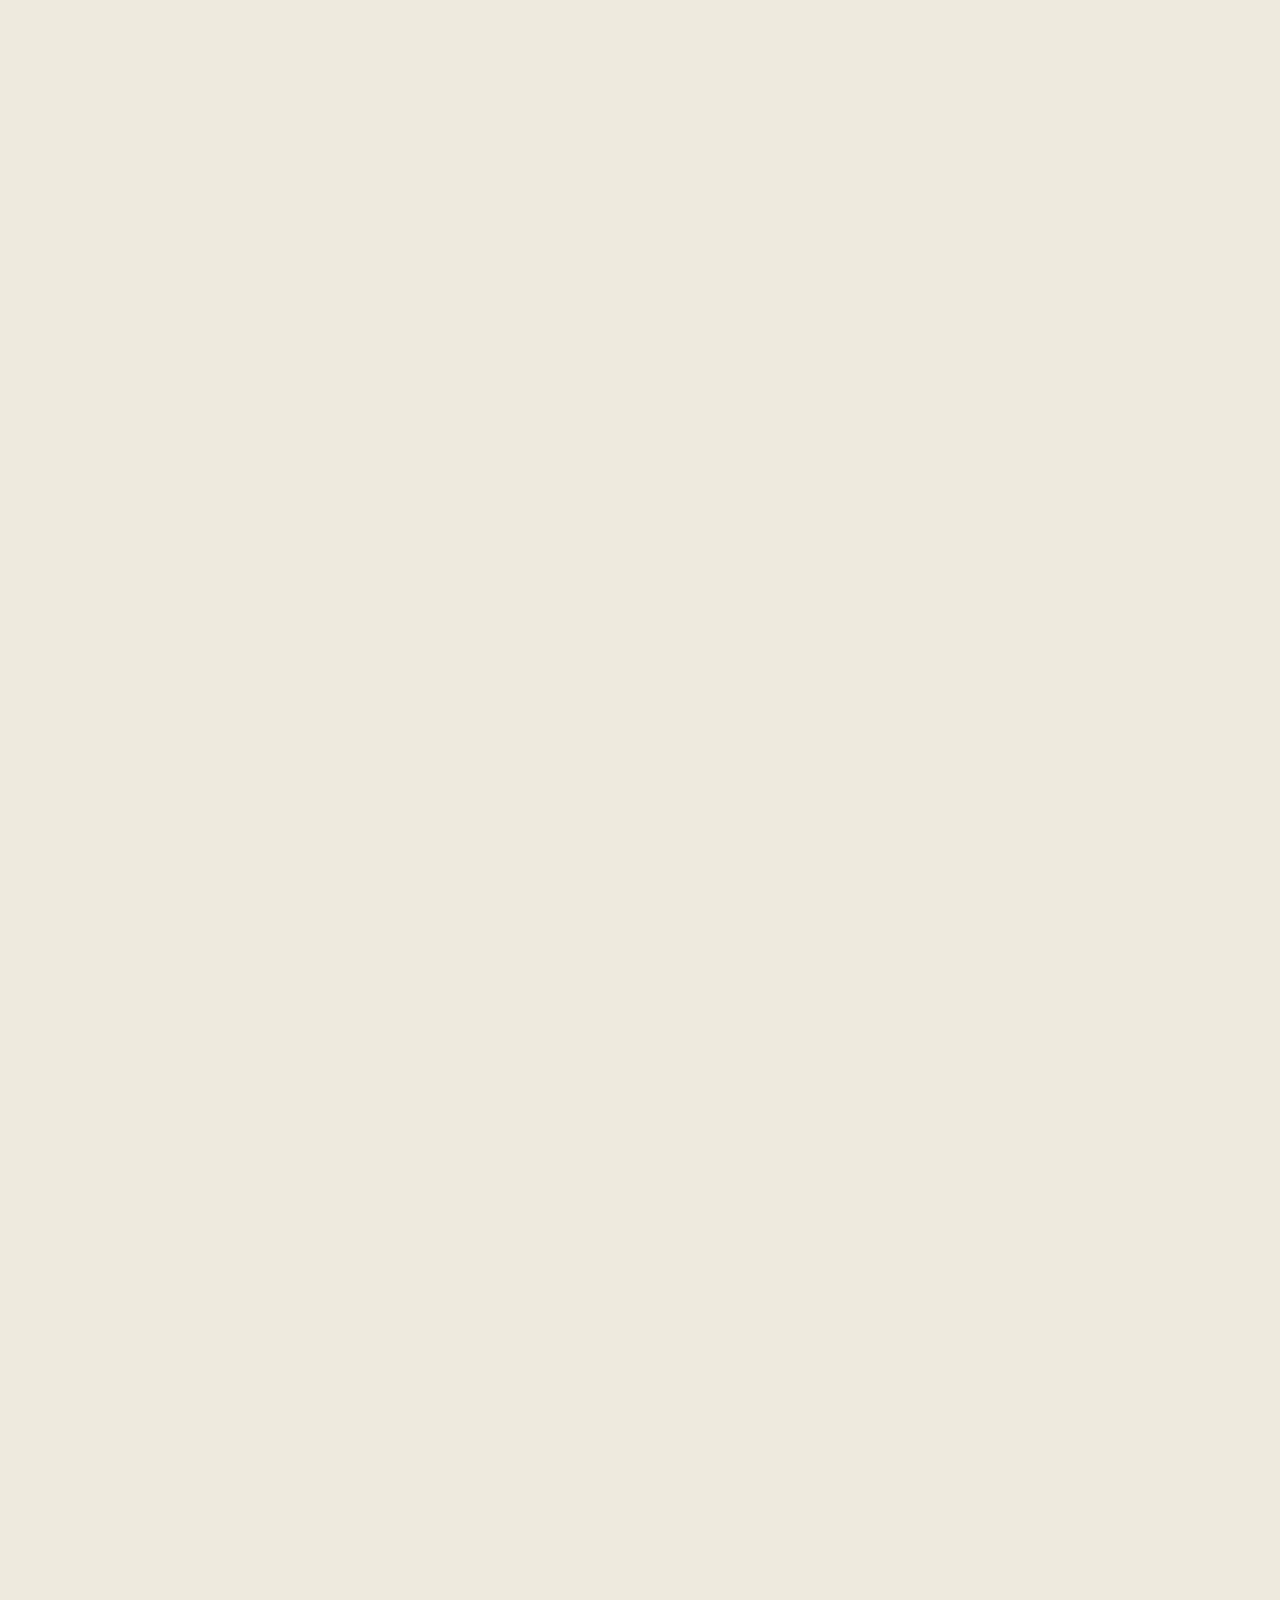
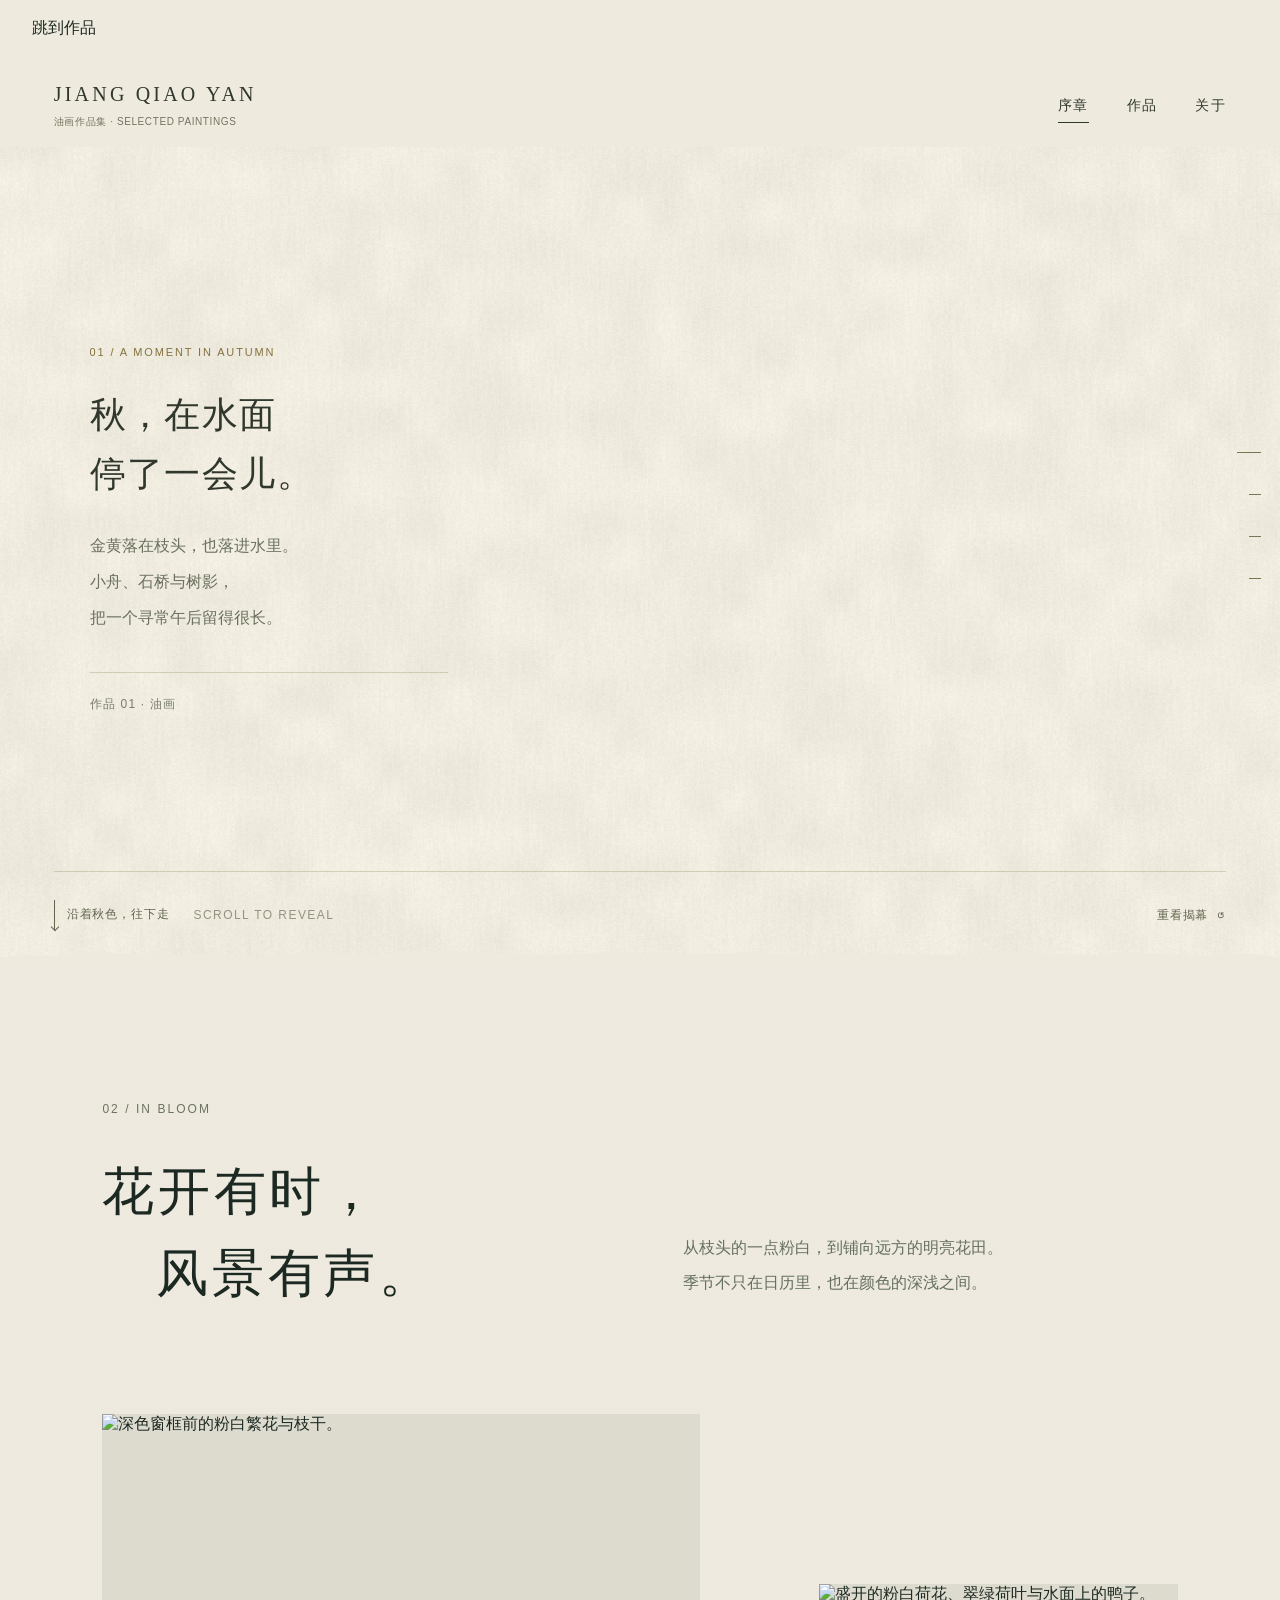
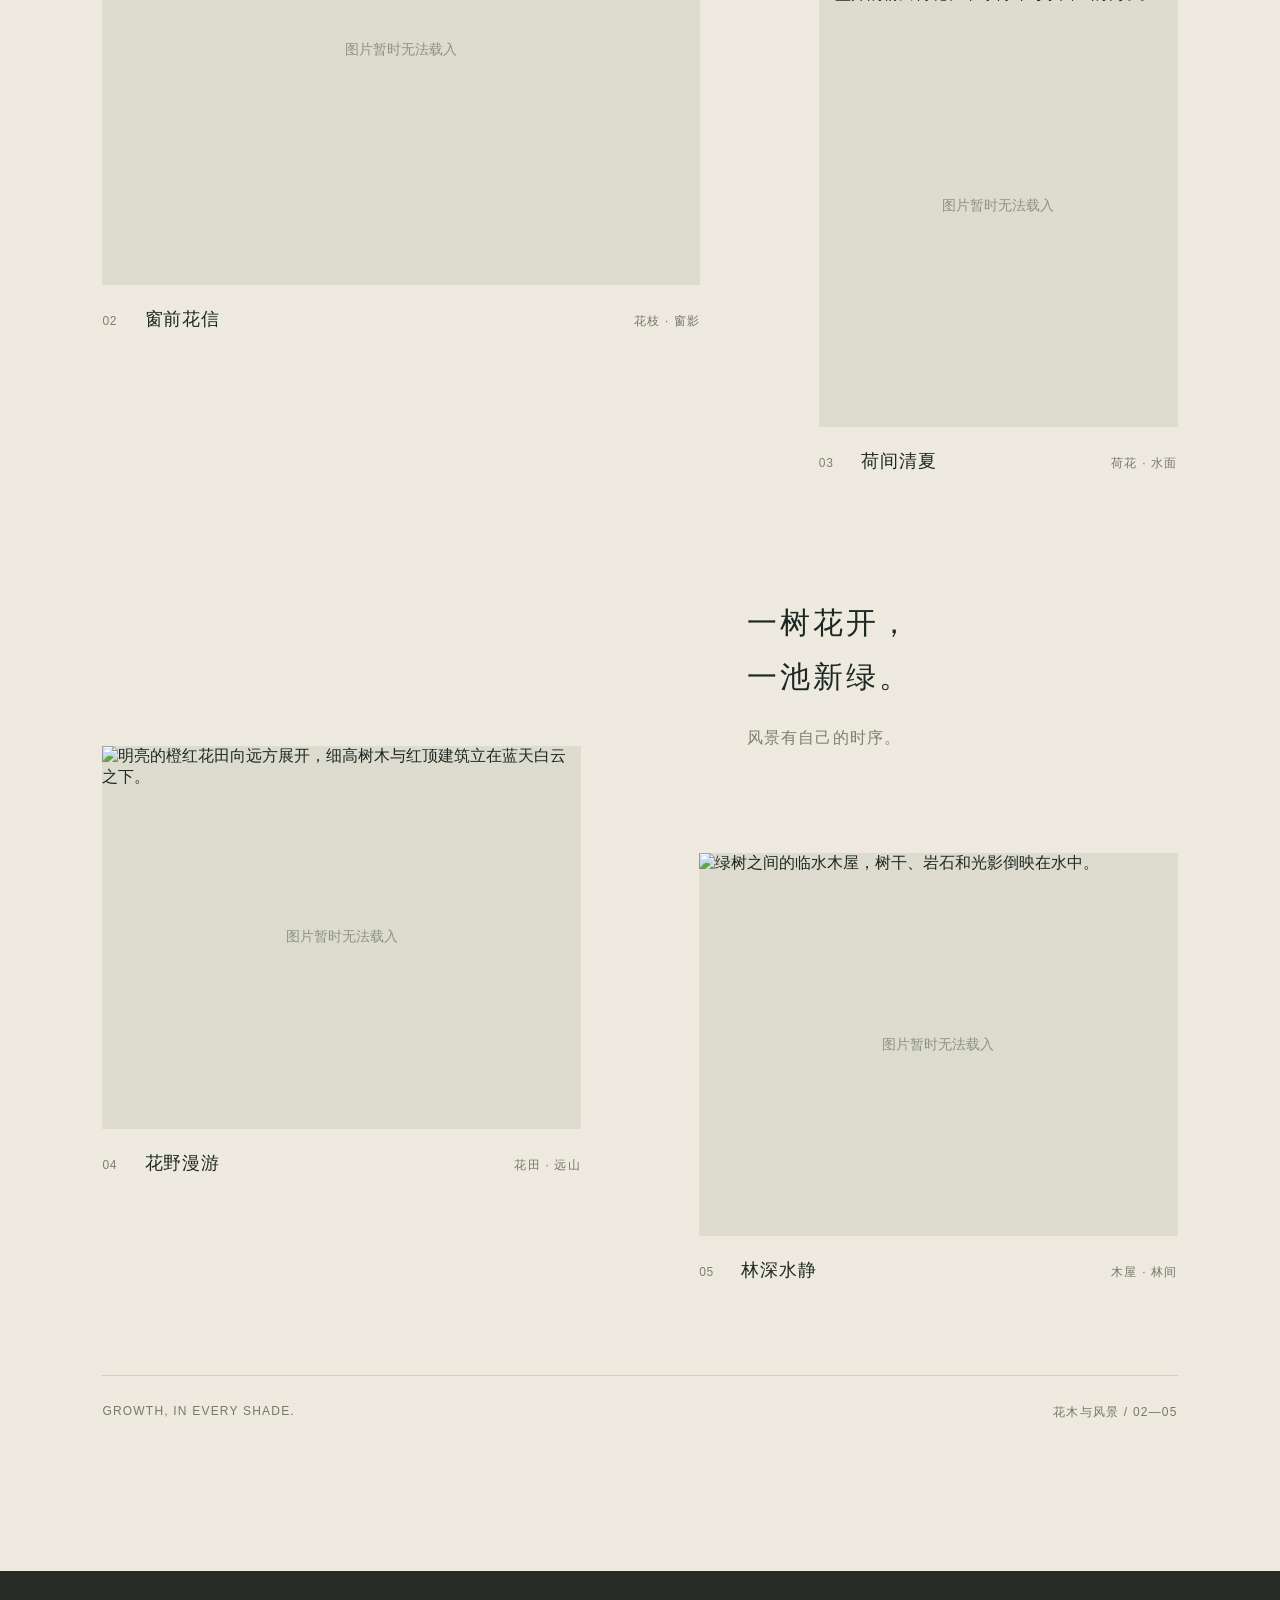
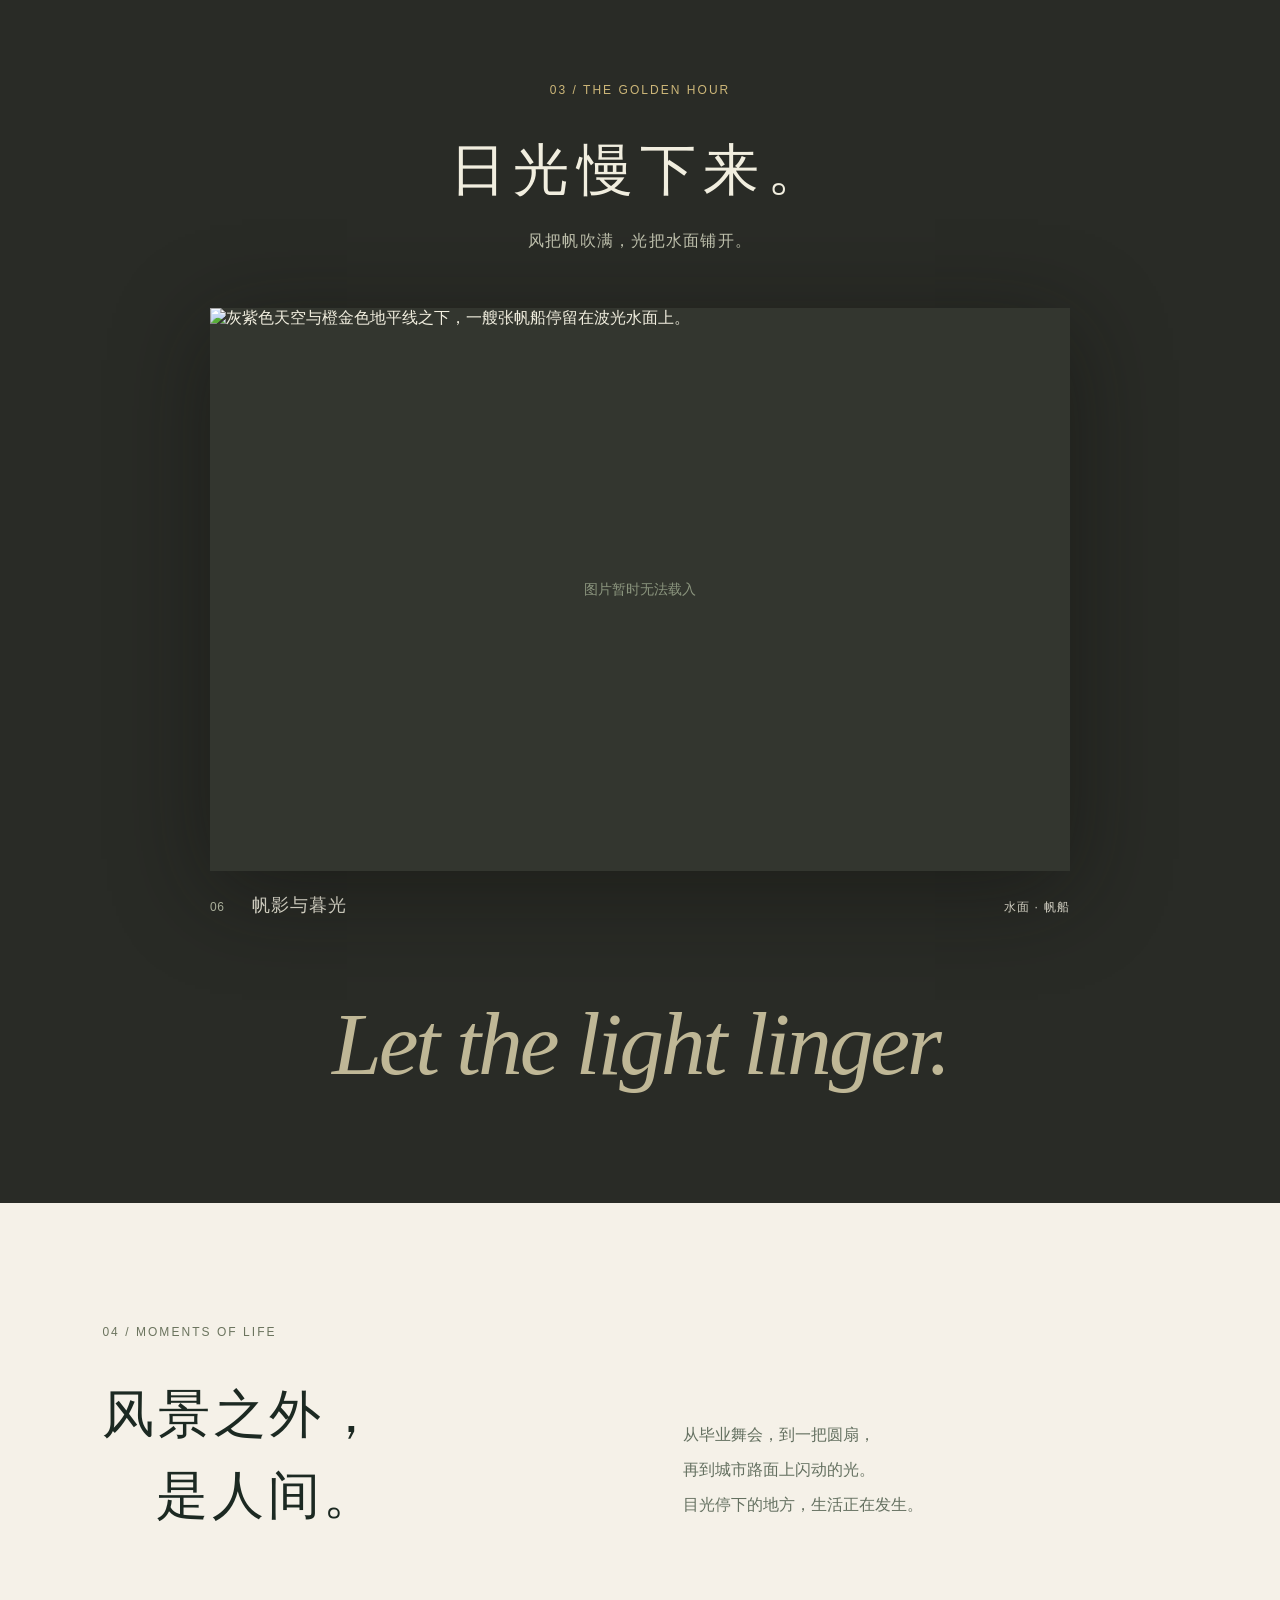
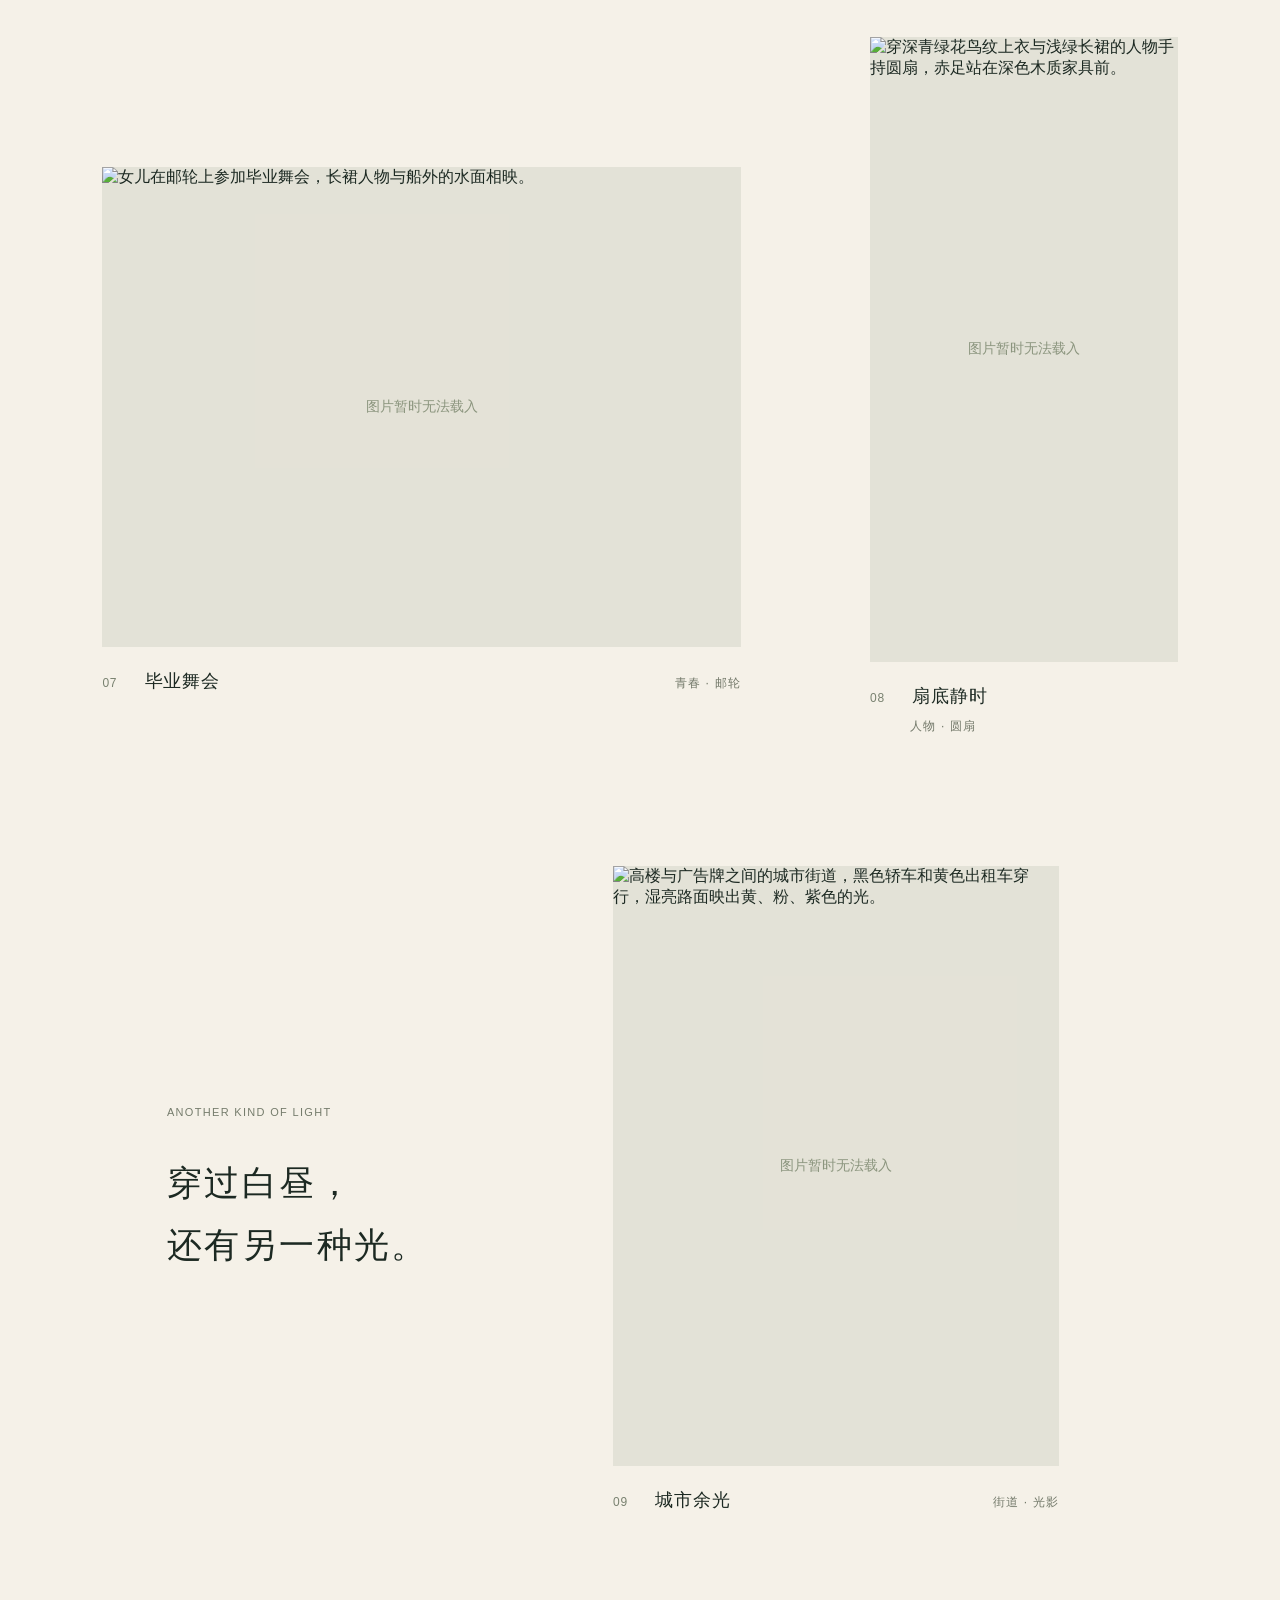
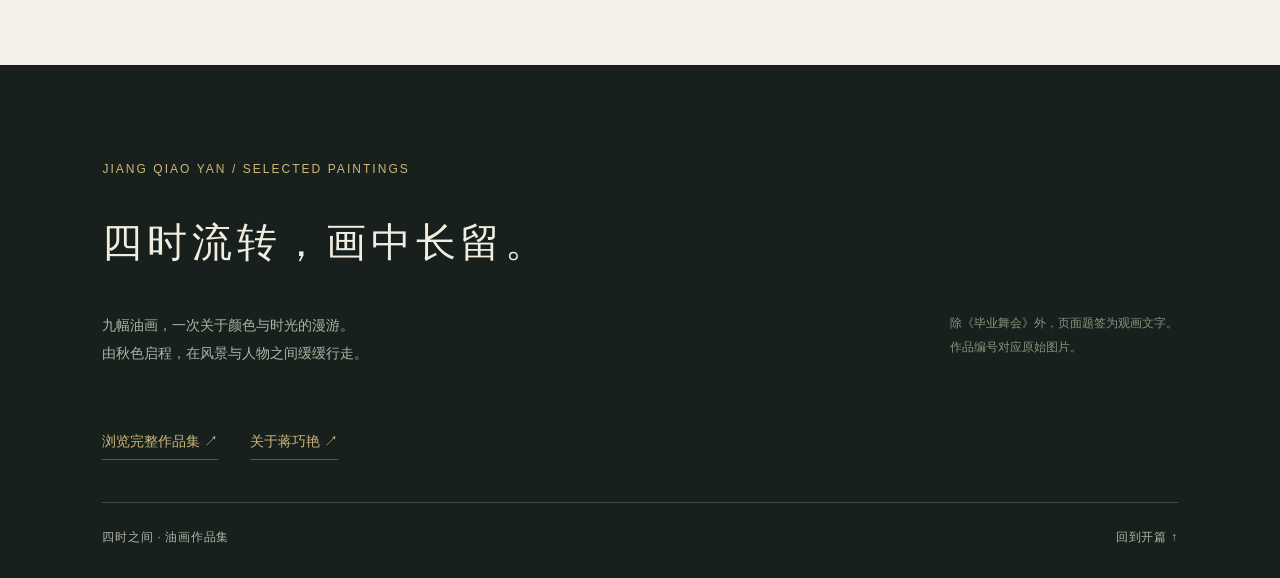
==== index.html @ 0b4175b9 "Publish gallery v7.5 pages and scripts" ====
<!doctype html>
<html lang="zh-CN" class="paper-edition">
<head>
  <meta charset="UTF-8">
  <meta name="viewport" content="width=device-width, initial-scale=1">
  <meta name="theme-color" content="#eeeade">
  <meta name="description" content="Jiang Qiao Yan 油画作品集。从一片秋色出发，在花木、水光与人间片刻里，看见四时流转。">
  <title>四时之间 · Jiang Qiao Yan</title>
  <link rel="icon" type="image/svg+xml" href="data:image/svg+xml,%3Csvg xmlns='http://www.w3.org/2000/svg' viewBox='0 0 64 64'%3E%3Crect width='64' height='64' rx='12' fill='%231c2922'/%3E%3Cpath d='M18 44V20h28v24zM25 37l7-14 7 14M28 32h8' fill='none' stroke='%23d6bc76' stroke-width='2'/%3E%3C/svg%3E">
  <link rel="preload" as="image" href="assets/work-1.webp">
  <link rel="stylesheet" href="styles.css">
  <link rel="stylesheet" href="paper-opening.css?v=7.2">
  <script defer src="paper-reveal.js?v=7.1"></script>
  <script defer src="chapter-stops.js?v=7.5"></script>
  <script defer src="opening-gesture.js?v=7.4.1"></script>
  <script defer src="app.js?v=7.4"></script>
</head>
<body>
  <a class="skip-link" href="#collection">跳到作品</a>
  <header class="site-header" id="site-header">
    <a class="wordmark" href="index.html" aria-label="Jiang Qiao Yan，回到首页"><span>JIANG QIAO YAN</span><small>油画作品集 · SELECTED PAINTINGS</small></a>
    <nav aria-label="主要导航"><a href="index.html" class="active" aria-current="page">序章</a><a href="works.html">作品</a><a href="about.html">关于</a></nav>
  </header>
  <main>
    <section class="opening" id="opening" aria-labelledby="opening-title">
      <div class="opening-stage">
        <canvas class="paper-cover" id="paper-cover" aria-hidden="true"></canvas>
        <div class="hero-copy">
          <p class="eyebrow"><span class="small-rule"></span> A STUDY OF SEASONS</p>
          <h1 id="opening-title">四时<span>之间</span><i>。</i></h1>
          <p class="hero-english">The quiet passage<br>of seasons.</p>
          <p class="hero-subtitle">把时光，留在颜色里。</p>
        </div>
        <figure class="hero-art" id="hero-art">
          <button class="art-button" data-art="1" aria-label="查看作品01完整画作">
            <img id="hero-image" src="assets/work-1.webp" alt="金黄色枝叶垂向湖面，两只小舟浮在倒影中，右侧石拱桥连向幽深树林。" width="4070" height="3214" fetchpriority="high" decoding="async">
            <span class="view-hint">细看这幅画 <span aria-hidden="true">↗</span></span>
          </button>
          <figcaption><span>01 <span class="caption-divider">/</span> 秋色入画</span><span>OIL PAINTING</span></figcaption>
        </figure>
        <div class="hero-story" aria-label="作品01观画文字"><p class="eyebrow">01 / A MOMENT IN AUTUMN</p><h2>秋，在水面<br>停了一会儿。</h2><p>金黄落在枝头，也落进水里。<br>小舟、石桥与树影，<br>把一个寻常午后留得很长。</p><span class="story-note">作品 01 · 油画</span></div>
        <div class="hero-bottom">
          <div class="scroll-prompt"><span class="scroll-line" aria-hidden="true"></span><span id="opening-cue">轻滚一下，揭开秋色</span><span>SCROLL TO REVEAL</span></div>
          <div class="hero-bottom-right"><button class="replay-button" id="skip-paper" type="button">直接看画 <span aria-hidden="true">↗</span></button><button class="replay-button" id="replay-intro" type="button" hidden>重看揭幕 <span aria-hidden="true">↺</span></button></div>
        </div>
      </div>
    </section>
    <section class="collection paper-section" id="collection" aria-labelledby="collection-title">
      <div class="section-heading reveal"><p class="eyebrow">02 / IN BLOOM</p><h2 id="collection-title">花开有时，<br><span>风景有声。</span></h2><p class="section-intro">从枝头的一点粉白，到铺向远方的明亮花田。<br>季节不只在日历里，也在颜色的深浅之间。</p></div>
      <div class="garden-grid">
        <figure class="painting painting-2"><button class="art-button" data-art="2" aria-label="查看作品02完整画作"><img src="assets/work-2.webp" loading="lazy" width="1214" height="957" alt="深色窗框前的粉白繁花与枝干。"><span class="view-hint">查看全幅 ↗</span></button><figcaption><span><small>02</small> 窗前花信</span><span>花枝 · 窗影</span></figcaption></figure>
        <figure class="painting painting-3"><button class="art-button" data-art="3" aria-label="查看作品03完整画作"><img src="assets/work-3.webp" loading="lazy" width="798" height="986" alt="盛开的粉白荷花、翠绿荷叶与水面上的鸭子。"><span class="view-hint">查看全幅 ↗</span></button><figcaption><span><small>03</small> 荷间清夏</span><span>荷花 · 水面</span></figcaption></figure>
      </div>
      <div class="landscape-grid">
        <figure class="painting painting-4"><button class="art-button" data-art="4" aria-label="查看作品04完整画作"><img src="assets/work-4-small.webp" srcset="assets/work-4-small.webp 900w, assets/work-4.webp 1900w" sizes="(max-width:700px) 84vw, 39vw" loading="lazy" width="3244" height="2595" alt="明亮的橙红花田向远方展开，细高树木与红顶建筑立在蓝天白云之下。"><span class="view-hint">查看全幅 ↗</span></button><figcaption><span><small>04</small> 花野漫游</span><span>花田 · 远山</span></figcaption></figure>
        <div class="landscape-aside"><p class="interlude-quote reveal">一树花开，<br>一池新绿。<br><em>风景有自己的时序。</em></p><figure class="painting painting-5"><button class="art-button" data-art="5" aria-label="查看作品05完整画作"><img src="assets/work-5-small.webp" srcset="assets/work-5-small.webp 900w, assets/work-5.webp 1900w" sizes="(max-width:700px) 84vw, 36vw" loading="lazy" width="4949" height="3968" alt="绿树之间的临水木屋，树干、岩石和光影倒映在水中。"><span class="view-hint">查看全幅 ↗</span></button><figcaption><span><small>05</small> 林深水静</span><span>木屋 · 林间</span></figcaption></figure></div>
      </div>
      <div class="section-end"><span>GROWTH, IN EVERY SHADE.</span><span>花木与风景 / 02—05</span></div>
    </section>
    <section class="dusk" id="dusk" aria-labelledby="dusk-title">
      <div class="dusk-heading reveal"><p class="eyebrow">03 / THE GOLDEN HOUR</p><h2 id="dusk-title">日光慢下来。</h2><p>风把帆吹满，光把水面铺开。</p></div>
      <figure class="dusk-art painting"><button class="art-button" data-art="6" aria-label="查看作品06完整画作"><img src="assets/work-6.webp" loading="lazy" width="1673" height="1096" alt="灰紫色天空与橙金色地平线之下，一艘张帆船停留在波光水面上。"><span class="view-hint">查看全幅 ↗</span></button><figcaption><span><small>06</small> 帆影与暮光</span><span>水面 · 帆船</span></figcaption></figure>
      <p class="dusk-english" aria-hidden="true">Let the light linger.</p>
    </section>
    <section class="human paper-section" id="human" aria-labelledby="human-title">
      <div class="section-heading reveal"><p class="eyebrow">04 / MOMENTS OF LIFE</p><h2 id="human-title">风景之外，<br><span>是人间。</span></h2><p class="section-intro">从毕业舞会，到一把圆扇，<br>再到城市路面上闪动的光。<br>目光停下的地方，生活正在发生。</p></div>
      <div class="human-grid">
        <figure class="painting painting-7"><button class="art-button" data-art="7" aria-label="查看作品07完整画作"><img src="assets/work-7-small.webp" srcset="assets/work-7-small.webp 900w, assets/work-7.webp 1900w" sizes="(max-width:700px) 84vw, 48vw" loading="lazy" width="3091" height="2326" alt="女儿在邮轮上参加毕业舞会，长裙人物与船外的水面相映。"><span class="view-hint">查看全幅 ↗</span></button><figcaption><span><small>07</small> 毕业舞会</span><span>青春 · 邮轮</span></figcaption></figure>
        <figure class="painting painting-8"><button class="art-button" data-art="8" aria-label="查看作品08完整画作"><img src="assets/work-8.webp" loading="lazy" width="2263" height="4604" alt="穿深青绿花鸟纹上衣与浅绿长裙的人物手持圆扇，赤足站在深色木质家具前。"><span class="view-hint">查看全幅 ↗</span></button><figcaption><span><small>08</small> 扇底静时</span><span>人物 · 圆扇</span></figcaption></figure>
        <div class="city-block"><p class="city-intro reveal"><span class="eyebrow">ANOTHER KIND OF LIGHT</span>穿过白昼，<br>还有另一种光。</p><figure class="painting painting-9"><button class="art-button" data-art="9" aria-label="查看作品09完整画作"><img src="assets/work-9-small.webp" srcset="assets/work-9-small.webp 670w, assets/work-9.webp 1414w" sizes="(max-width:700px) 78vw, 37vw" loading="lazy" width="3629" height="4876" alt="高楼与广告牌之间的城市街道，黑色轿车和黄色出租车穿行，湿亮路面映出黄、粉、紫色的光。"><span class="view-hint">查看全幅 ↗</span></button><figcaption><span><small>09</small> 城市余光</span><span>街道 · 光影</span></figcaption></figure></div>
      </div>
    </section>
  </main>
  <footer id="colophon"><p class="eyebrow">JIANG QIAO YAN / SELECTED PAINTINGS</p><p class="footer-title">四时流转，画中长留。</p><div class="footer-info"><p>九幅油画，一次关于颜色与时光的漫游。<br>由秋色启程，在风景与人物之间缓缓行走。</p><p class="editorial-note">除《毕业舞会》外，页面题签为观画文字。<br>作品编号对应原始图片。</p></div><div class="footer-links"><a href="works.html">浏览完整作品集 ↗</a><a href="about.html">关于蒋巧艳 ↗</a></div><div class="footer-bottom"><span>四时之间 · 油画作品集</span><a href="#opening">回到开篇 ↑</a></div></footer>
  <aside class="chapter-rail" aria-label="展览章节"><a href="#opening" aria-label="第一章：秋色" class="current"><span>秋色</span><i></i></a><a href="#collection" aria-label="第二章：花木"><span>花木</span><i></i></a><a href="#dusk" aria-label="第三章：水光"><span>水光</span><i></i></a><a href="#human" aria-label="第四章：人间"><span>人间</span><i></i></a></aside>
  <dialog class="art-dialog" id="art-dialog" aria-labelledby="viewer-title">
    <div class="viewer-header"><span>JIANG QIAO YAN <small> / SELECTED PAINTINGS</small></span><button class="viewer-close" id="viewer-close" type="button" aria-label="关闭画作">关闭 <span aria-hidden="true">×</span></button></div>
    <div class="viewer-image-wrap"><img id="viewer-image" src="assets/work-1.webp" alt="" width="4070" height="3214"><p id="viewer-status" role="status"></p></div>
    <div class="viewer-footer"><button id="viewer-prev" class="viewer-arrow" type="button" aria-label="上一幅作品">←</button><div class="viewer-caption"><p id="viewer-title"></p><p><span id="viewer-count"></span><span class="viewer-note">题签为观画文字</span></p></div><button id="viewer-next" class="viewer-arrow" type="button" aria-label="下一幅作品">→</button></div>
  </dialog>
  <noscript><style>.hero-story,.replay-button,.chapter-rail,.paper-cover{display:none!important}</style></noscript>
</body>
</html>
---- styles.css ----
@charset "UTF-8";
:root{--ink:#1c2922;--ink-dark:#17201c;--paper:#eeeade;--paper-light:#f5f1e8;--gold:#cdb779;--light:#f1eedf;--muted:#aeb3a5;--line:rgba(239,236,219,.22);--serif:"Noto Serif SC","Songti SC","STSong","SimSun",serif;--sans:"Helvetica Neue","PingFang SC","Microsoft YaHei",Arial,sans-serif;--scroll:0}
*{box-sizing:border-box}html{scroll-behavior:smooth;scroll-padding-top:110px}body{margin:0;background:var(--ink);color:var(--light);font-family:var(--sans);font-size:16px;-webkit-font-smoothing:antialiased}body,button,a{-webkit-tap-highlight-color:transparent}button,a{touch-action:manipulation}button{font:inherit}a{color:inherit;text-decoration:none}button{color:inherit}button:focus-visible,a:focus-visible{outline:2px solid var(--gold);outline-offset:7px}::selection{background:#b59853;color:var(--ink-dark)}img{display:block;max-width:100%;height:auto}figure,p,h1,h2,h3{margin:0}button{border:0}.skip-link{position:fixed;z-index:100;top:8px;left:20px;background:var(--paper);color:var(--ink);padding:12px;transform:translateY(-150%)}.skip-link:focus{transform:none}
.site-header{position:absolute;left:0;right:0;top:0;height:108px;padding:0 4.2%;display:flex;align-items:center;justify-content:space-between;z-index:20}.wordmark{display:flex;flex-direction:column;gap:9px}.wordmark>span{font-family:Georgia,serif;letter-spacing:.16em;font-size:20px}.wordmark small{font-size:10px;letter-spacing:.16em;color:var(--muted)}.site-header nav{display:flex;gap:38px;font-size:14px;letter-spacing:.1em}.site-header nav a{padding:12px 0;position:relative}.site-header nav a:after{content:"";position:absolute;bottom:4px;left:0;width:100%;height:1px;background:currentColor;transform:scaleX(0);transform-origin:left;transition:transform .25s}.site-header nav a:hover:after,.site-header nav a.active:after{transform:scaleX(1)}
.opening{position:relative;min-height:820px;height:100svh;background:var(--ink)}.opening-stage{position:relative;height:100svh;min-height:820px;overflow:hidden}.opening-stage:before{content:"";position:absolute;inset:0;background:radial-gradient(ellipse at 62% 40%,#39432b33,transparent 66%);pointer-events:none}.hero-copy{position:absolute;z-index:2;left:7%;top:24%;}.eyebrow{font-size:12px;line-height:1.6;letter-spacing:.17em;font-weight:400}.hero-copy .eyebrow{display:flex;gap:12px;align-items:center;color:var(--gold)}.small-rule{display:inline-block;width:27px;height:1px;background:currentColor}h1{font-family:var(--serif);font-size:clamp(72px,7.1vw,124px);line-height:1.35;font-weight:400;letter-spacing:.16em;margin:28px 0 21px;position:relative}h1>span{display:block;margin-left:.34em}h1>i{font-style:normal;font-size:.35em;position:absolute;right:-.36em;bottom:.45em;color:var(--gold)}.hero-english{font-family:Georgia,serif;font-style:italic;font-weight:400;font-size:clamp(23px,2.1vw,34px);line-height:1.2;color:var(--gold)}.hero-subtitle{font-family:var(--serif);font-size:16px;letter-spacing:.21em;color:#bcc2b4;margin-top:28px}.hero-art{position:absolute;right:5.4%;top:17.5%;width:min(59vw,calc(64svh * 1.2663));}.hero-art .art-button{box-shadow:0 26px 55px #030b083d}.art-button{display:block;background:transparent;padding:0;width:100%;position:relative;cursor:zoom-in;text-align:left}.art-button img{width:100%;transition:filter .5s}.art-button:hover img{filter:brightness(1.04)}.view-hint{position:absolute;bottom:18px;right:18px;padding:11px 16px;color:white;background:#18241dd9;backdrop-filter:blur(10px);font-size:12px;letter-spacing:.08em;opacity:0;transform:translateY(5px);transition:opacity .3s,transform .3s}.art-button:hover .view-hint,.art-button:focus-visible .view-hint{opacity:1;transform:none}figcaption{display:flex;align-items:baseline;justify-content:space-between;gap:20px;margin-top:18px;font-size:12px;line-height:1.6;letter-spacing:.1em;color:var(--muted)}.caption-divider{display:inline-block;opacity:.5;margin:0 12px}.hero-art figcaption>span:last-child{font-size:10px;letter-spacing:.15em}.hero-bottom{position:absolute;bottom:36px;left:4.2%;right:4.2%;display:flex;justify-content:space-between;align-items:center;padding-top:24px;border-top:1px solid var(--line)}.scroll-prompt{display:flex;align-items:center;gap:12px;font-size:12px;letter-spacing:.07em}.scroll-prompt>span:last-child{margin-left:12px;font-size:10px;color:var(--muted);letter-spacing:.12em}.scroll-line{display:block;height:30px;width:1px;background:var(--gold);position:relative}.scroll-line:after{content:"";position:absolute;bottom:0;left:-2px;width:5px;height:5px;border-right:1px solid var(--gold);border-bottom:1px solid var(--gold);transform:rotate(45deg)}.season-index{font-size:12px;letter-spacing:.13em;color:var(--muted)}.season-index i{font-style:normal;padding:0 17px;opacity:.6}
.paper-section{color:var(--ink);background:var(--paper);position:relative}.collection{padding:135px 8% 150px}.section-heading{display:grid;grid-template-columns:1fr 1fr;column-gap:8%;margin-bottom:100px}.section-heading .eyebrow{grid-column:1/-1;color:#6b745e;margin-bottom:32px}.section-heading h2{font-family:var(--serif);font-weight:400;font-size:clamp(38px,4.1vw,68px);line-height:1.55;letter-spacing:.07em}.section-heading h2 span{padding-left:1.03em}.section-intro{align-self:end;font-family:var(--serif);font-size:16px;line-height:2.2;color:#647060;padding-bottom:14px}.garden-grid{display:grid;grid-template-columns:1.25fr .75fr;gap:90px 11%;align-items:start}.painting-3{padding-top:170px}.painting figcaption{color:#727869;margin-top:20px}.painting figcaption>span:first-child{color:var(--ink);font-family:var(--serif);font-size:18px;letter-spacing:.05em}.painting figcaption small{font-family:var(--sans);font-size:12px;letter-spacing:.06em;margin-right:22px;color:#78816f}.painting figcaption>span:last-child{font-size:12px;white-space:nowrap}
footer{padding:95px 8% 32px;background:var(--ink-dark);position:relative}footer .eyebrow{color:var(--gold)}.footer-title{font-family:var(--serif);font-size:clamp(26px,3.1vw,48px);letter-spacing:.12em;line-height:1.5;margin:35px 0 70px}.footer-bottom{padding-top:26px;border-top:1px solid var(--line);display:flex;justify-content:space-between;font-size:12px;color:var(--muted);letter-spacing:.06em}
@media(min-width:1800px){.hero-copy{left:9%}.hero-art{right:9%}}
@media(max-width:1050px){.opening,.opening-stage{min-height:760px}.hero-copy{left:5%;top:26%}h1{font-size:80px}.hero-art{right:4%;top:24%;width:59vw}.hero-subtitle{font-size:14px}.hero-copy .eyebrow{font-size:10px}.hero-english{font-size:25px}.section-heading{column-gap:6%}.garden-grid{gap:80px 7%}.painting figcaption>span:last-child{display:none}}
@media(max-width:700px){html{scroll-padding-top:80px}.site-header{height:86px;padding:0 6%}.wordmark>span{font-size:15px;letter-spacing:.12em}.wordmark small{font-size:9px;letter-spacing:.05em}.site-header nav{gap:20px;font-size:13px}.site-header nav a:last-child{display:none}.opening,.opening-stage{min-height:800px;height:100svh}.hero-copy{left:8%;top:125px;right:8%}.hero-copy .eyebrow{font-size:10px;letter-spacing:.15em}h1{font-size:62px;letter-spacing:.08em;line-height:1.4;margin:23px 0 8px}h1>span{display:inline;margin-left:.08em}h1>i{font-size:25px;position:static;margin-left:-.6em}.hero-english{font-size:20px;line-height:1.3}.hero-english br{display:none}.hero-subtitle{display:none}.hero-art{right:8%;width:84%;top:340px}.hero-art figcaption{margin-top:15px;font-size:11px}.hero-art figcaption>span:last-child{font-size:9px}.hero-bottom{bottom:26px;left:6%;right:6%;padding-top:20px}.scroll-prompt{font-size:11px}.scroll-prompt>span:last-child{display:none}.season-index{font-size:10px;letter-spacing:.03em}.season-index i{padding:0 8px}.collection{padding:85px 8%}.section-heading{display:block;margin-bottom:60px}.section-heading .eyebrow{margin-bottom:25px}.section-heading h2{font-size:40px}.section-intro{font-size:16px;line-height:2;margin-top:30px}.section-intro br{display:none}.garden-grid{grid-template-columns:1fr;gap:60px}.painting-3{padding:0 0 0 19%}.painting figcaption{gap:8px}.painting figcaption small{margin-right:15px}.painting figcaption>span:last-child{display:block;font-size:11px}.painting figcaption>span:first-child{font-size:16px}.view-hint{display:none}footer{padding:65px 8% 28px}.footer-title{margin:30px 0 50px}.footer-bottom{font-size:11px;gap:15px}footer .eyebrow{font-size:10px}}
.site-header{position:fixed;transition:background .3s,color .3s,height .3s}.site-header.scrolled{height:82px;background:#1c2922ed;backdrop-filter:blur(14px)}.site-header.paper{color:var(--ink);background:#eeeadeee}.site-header.paper .wordmark small{color:#69725f}.site-header.scrolled .wordmark small{font-size:10px}.wordmark small{font-size:12px;letter-spacing:.06em}.hero-art figcaption>span:last-child,.scroll-prompt>span:last-child{font-size:12px}.hero-bottom-right{display:flex;gap:28px;align-items:center}.replay-button{background:none;padding:8px 0;font-size:20px;color:var(--muted);cursor:pointer}.replay-button span{font-size:12px;margin-left:5px}.replay-button:hover{color:var(--gold)}.hero-story{position:absolute;left:7%;top:35%;width:26%;opacity:0;visibility:hidden;transform:translateY(30px);pointer-events:none}.hero-story .eyebrow{color:var(--gold);font-size:11px}.hero-story h2{font-family:var(--serif);font-weight:400;font-size:clamp(27px,2.8vw,44px);line-height:1.65;letter-spacing:.04em;margin:24px 0}.hero-story>p:not(.eyebrow){font-family:var(--serif);font-size:16px;line-height:2.25;color:#b5beae}.story-note{display:block;border-top:1px solid var(--line);padding-top:23px;margin-top:36px;font-size:12px;letter-spacing:.1em;color:var(--muted)}
.motion-ready .opening{--stage-height:max(820px,100svh);height:calc(var(--stage-height) * 1.85);min-height:0}.motion-ready .opening-stage{position:sticky;top:0;height:var(--stage-height);min-height:0}.motion-ready .hero-copy{opacity:var(--copy-opacity,1);transform:translateY(var(--copy-y,0px));will-change:transform,opacity}.motion-ready .hero-story{opacity:var(--story-opacity,0);transform:translateY(var(--story-y,30px));visibility:visible}.motion-ready .hero-art{transform:translateY(var(--art-y,0px));will-change:transform}.motion-ready .hero-bottom{opacity:var(--bottom-opacity,1)}.collection:before{content:"";position:absolute;top:-17px;left:0;right:0;height:19px;background:var(--paper);clip-path:polygon(0 50%,2% 35%,5% 44%,8% 20%,12% 42%,16% 30%,20% 50%,24% 27%,29% 40%,34% 10%,38% 25%,43% 40%,48% 20%,53% 34%,59% 24%,64% 44%,69% 27%,75% 40%,80% 20%,84% 38%,89% 25%,94% 44%,97% 25%,100% 50%,100% 100%,0 100%)}
.intro-overlay{position:absolute;inset:0;z-index:30;pointer-events:none;background:var(--ink)}.intro-overlay canvas{width:100%;height:100%;display:block}.intro-note{position:absolute;left:7%;bottom:11%;color:var(--light);opacity:var(--intro-note,1)}.intro-note span{font-family:Georgia,serif;letter-spacing:.2em;font-size:13px}.intro-note p{font-family:var(--serif);font-size:18px;letter-spacing:.18em;margin-top:14px}.skip-intro{position:absolute;right:4.2%;top:38px;background:#17201ccc;color:var(--light);border:1px solid var(--line);padding:12px 20px;z-index:32;font-size:12px;letter-spacing:.1em;cursor:pointer}.skip-intro span{padding-left:12px}.intro-pending .hero-copy,.intro-playing .hero-copy{opacity:0!important}.intro-pending .hero-art,.intro-playing .hero-art{visibility:hidden}.intro-playing.intro-unveil .hero-copy{opacity:1!important;transition:opacity .55s}.intro-pending:after{content:"";position:fixed;inset:0;background:var(--ink);z-index:25;pointer-events:none}.intro-playing .intro-overlay{background:transparent}.intro-playing .hero-story{opacity:0}.intro-playing .site-header{opacity:0}.intro-playing .hero-bottom{opacity:0}.intro-playing .intro-note{transition:opacity .25s}[hidden]{display:none!important}
.landscape-grid{display:grid;grid-template-columns:1fr 1fr;gap:11%;margin-top:120px}.painting-4{margin-top:150px}.interlude-quote{font-family:var(--serif);font-size:30px;line-height:1.8;letter-spacing:.1em;margin:0 0 100px 10%}.interlude-quote em{font-size:16px;font-style:normal;display:block;letter-spacing:.07em;margin-top:20px;color:#78816e}.section-end{margin-top:90px;padding-top:28px;border-top:1px solid #a0a69066;display:flex;justify-content:space-between;gap:20px;color:#717a65;font-size:12px;letter-spacing:.1em}.dusk{background:#292b26;position:relative;padding:110px 8% 100px;overflow:hidden}.dusk-heading{display:flex;flex-direction:column;align-items:center;text-align:center;position:relative;z-index:2;margin-bottom:56px}.dusk-heading .eyebrow{color:var(--gold)}.dusk-heading h2{font-family:var(--serif);font-weight:400;font-size:clamp(38px,4.4vw,70px);letter-spacing:.13em;line-height:1.5;margin:28px 0 18px}.dusk-heading>p:last-child{font-family:var(--serif);font-size:16px;letter-spacing:.08em;color:#bec0ac}.dusk-art{width:min(80%,1100px);margin:0 auto;position:relative;z-index:1}.dusk-art figcaption,.dusk-art figcaption>span:first-child{color:var(--light)}.dusk-art figcaption small{color:#bbc0aa}.dusk-art .art-button{box-shadow:0 20px 90px #100f0c77}.dusk-english{font-family:Georgia,serif;font-size:clamp(40px,7vw,110px);font-style:italic;color:#bfb796;text-align:center;line-height:1.3;margin-top:66px;letter-spacing:-.035em}.human{padding:120px 8% 150px;background:var(--paper-light)}.human-grid{display:grid;grid-template-columns:1.35fr .65fr;gap:110px 12%;align-items:start}.painting-7{padding-top:130px}.painting-8{padding-top:0}.painting-8 figcaption{flex-direction:column;gap:6px}.painting-8 figcaption>span:last-child{padding-left:40px}.city-block{grid-column:1/-1;display:grid;grid-template-columns:.7fr 1fr;gap:15%;align-items:center;width:83%;margin-left:6%;margin-top:20px}.city-intro{font-family:var(--serif);font-size:clamp(26px,2.7vw,42px);line-height:1.8;letter-spacing:.07em}.city-intro .eyebrow{display:block;font-family:var(--sans);font-size:11px;color:#757c6c;letter-spacing:.12em;margin-bottom:30px}.footer-title{margin-bottom:38px}.footer-info{display:flex;justify-content:space-between;gap:30px;margin-bottom:66px;color:var(--muted);font-size:14px;line-height:2}.footer-info .editorial-note{font-size:12px;color:#889480}.chapter-rail{position:fixed;right:1.5%;top:50%;z-index:18;transform:translateY(-50%);display:flex;flex-direction:column;gap:4px;color:var(--gold)}.chapter-rail a{display:flex;align-items:center;justify-content:flex-end;gap:10px;min-width:48px;min-height:38px}.chapter-rail i{display:block;width:12px;height:1px;background:currentColor;opacity:.4;transition:width .3s,opacity .3s}.chapter-rail span{font-size:12px;opacity:0;transition:opacity .3s;letter-spacing:.04em}.chapter-rail a:hover span,.chapter-rail a:focus-visible span{opacity:1}.chapter-rail a.current i{width:24px;opacity:1}.chapter-rail.paper{color:#5c654f}.motion-ready .painting,.motion-ready .reveal{opacity:0;transform:translateY(35px);transition:opacity .9s,transform 1.1s cubic-bezier(.2,.6,.2,1)}.motion-ready .painting.in-view,.motion-ready .reveal.in-view{opacity:1;transform:none}
.art-dialog{position:fixed;inset:0;margin:0;width:100vw;max-width:100vw;height:100dvh;max-height:100dvh;border:0;padding:0;background:#111915;color:var(--light);overflow:hidden}.art-dialog::backdrop{background:#111915ed}.art-dialog[open]{display:grid;grid-template-rows:80px minmax(0,1fr) 96px}.viewer-header{padding:0 4%;display:flex;justify-content:space-between;align-items:center}.viewer-header>span{font-family:Georgia,serif;font-size:16px;letter-spacing:.12em}.viewer-header small{font-family:var(--sans);font-size:10px;letter-spacing:.1em;color:#a1ad99}.viewer-close{background:none;cursor:pointer;padding:10px;font-size:13px;letter-spacing:.1em;display:flex;align-items:center;gap:16px}.viewer-close>span{font-size:28px;font-weight:200}.viewer-image-wrap{position:relative;display:flex;align-items:center;justify-content:center;min-height:0;padding:5px 8%}.viewer-image-wrap img{height:100%;width:100%;object-fit:contain;transition:opacity .2s}.viewer-image-wrap.loading img{opacity:.15}#viewer-status{position:absolute;text-align:center;font-size:14px;color:var(--muted)}.viewer-footer{display:flex;align-items:center;justify-content:center;gap:50px;padding:15px 5%}.viewer-caption{text-align:center;min-width:210px}.viewer-caption>p:first-child{font-family:var(--serif);font-size:22px;letter-spacing:.1em}.viewer-caption>p:last-child{display:flex;justify-content:center;gap:20px;margin-top:9px;font-size:12px;color:var(--muted)}.viewer-note{opacity:.7}.viewer-arrow{cursor:pointer;min-width:48px;height:48px;background:transparent;border:1px solid #8a927a66;border-radius:50%;font-size:23px;transition:background .2s}.viewer-arrow:hover{background:#364236}.image-error{min-height:180px;background:#73806a22}.image-error:after{content:"图片暂时无法载入";position:absolute;inset:0;display:grid;place-items:center;color:#8b957e;font-size:14px}
@media(min-width:1800px){.hero-story{left:9%}}
@media(max-width:1050px){.hero-story{left:5%;width:27%;top:34%}.hero-story h2{font-size:29px}.hero-story>p:not(.eyebrow){font-size:15px}.hero-story .eyebrow{font-size:10px}.hero-bottom-right{gap:18px}.replay-button span{display:none}.hero-copy .eyebrow{font-size:11px}.hero-art figcaption>span:last-child{font-size:11px}.landscape-grid{gap:7%}.dusk-art{width:90%}.human-grid{gap:80px 9%}.city-block{width:90%;gap:12%}.hero-copy{top:24%}.wordmark small{font-size:11px}}
@media(max-width:700px){.site-header.scrolled{height:74px}.wordmark>span{font-size:14px}.wordmark small,.site-header.scrolled .wordmark small{font-size:10px;letter-spacing:0}.site-header nav{font-size:14px}.hero-copy{top:125px}.hero-copy .eyebrow{font-size:12px}.hero-art figcaption>span:last-child{font-size:10px}.hero-art figcaption{font-size:12px}.hero-bottom-right{gap:15px}.replay-button{padding:7px}.hero-bottom{bottom:28px}.season-index{font-size:11px}.hero-story{left:8%;right:8%;top:125px;width:auto}.hero-story .eyebrow{font-size:11px}.hero-story h2{font-size:32px;line-height:1.5;margin:16px 0 12px}.hero-story h2 br{display:initial}.hero-story>p:not(.eyebrow){font-size:14px;line-height:1.9;max-width:310px}.hero-story>p:not(.eyebrow) br{display:none}.story-note{display:none}.motion-ready .opening{--stage-height:max(800px,100svh);height:calc(var(--stage-height) * 1.65)}.landscape-grid{display:flex;flex-direction:column;gap:55px;margin-top:65px}.painting-4{margin-top:0}.landscape-aside{display:flex;flex-direction:column}.interlude-quote{font-size:27px;margin:0 0 45px 15%}.interlude-quote em{font-size:15px}.painting-5{padding-right:11%}.section-end{font-size:10px;margin-top:60px;line-height:1.7}.section-end>span:first-child{max-width:140px}.dusk{padding:75px 8% 65px}.dusk-heading{margin-bottom:35px}.dusk-heading h2{font-size:39px;letter-spacing:.04em;margin:24px 0 15px}.dusk-heading>p:last-child{font-size:14px;letter-spacing:.02em}.dusk-art{width:100%}.dusk-english{font-size:38px;margin-top:42px}.human{padding:80px 8%}.human-grid{grid-template-columns:1fr;gap:65px}.painting-7{padding-top:0}.painting-8{width:62%;margin-left:auto}.painting-8 figcaption{flex-direction:row}.painting-8 figcaption>span:last-child{display:none}.city-block{grid-column:1;display:flex;flex-direction:column;gap:34px;align-items:stretch;width:90%;margin:0}.city-intro{font-size:29px;line-height:1.65}.city-intro .eyebrow{font-size:11px;margin-bottom:20px}.footer-info{display:block;font-size:14px;margin-bottom:40px}.footer-info .editorial-note{margin-top:24px;font-size:12px}.chapter-rail{display:none}.viewer-header{padding:0 5%}.viewer-header>span{font-size:13px}.viewer-header small{display:none}.viewer-image-wrap{padding:0 4%}.viewer-footer{gap:18px}.viewer-caption{min-width:180px}.viewer-caption>p:first-child{font-size:20px}.viewer-note{display:none}.viewer-arrow{min-width:44px;height:44px}.art-dialog[open]{grid-template-rows:68px minmax(0,1fr) 100px}.skip-intro{top:27px;right:6%;padding:10px 14px}.intro-note{left:8%;bottom:15%}.intro-note p{font-size:16px}.scroll-prompt{font-size:12px}}
@media(max-width:380px){h1{font-size:54px}.hero-english{font-size:18px}.season-index{display:none}.hero-story h2{font-size:28px}.viewer-footer{gap:10px}.viewer-caption{min-width:160px}}
@media(prefers-reduced-motion:reduce){html{scroll-behavior:auto}*,*:before,*:after{animation:none!important;transition:none!important}.hero-story{display:none}.intro-overlay,.skip-intro,.replay-button{display:none!important}.intro-pending:after{display:none}.intro-pending .hero-art,.intro-playing .hero-art{visibility:visible}.intro-pending .hero-copy,.intro-playing .hero-copy{opacity:1!important}}
.footer-links{display:flex;gap:32px;margin:15px 0 42px;font-size:14px;color:var(--gold)}
.footer-links a{padding-bottom:8px;border-bottom:1px solid #cdb77966}
@media(max-width:700px){.site-header nav a:last-child{display:block}.site-header nav{gap:16px}.wordmark>span{font-size:13px;letter-spacing:.08em}.wordmark small{font-size:10px}.footer-links{gap:22px;font-size:13px}}
---- paper-opening.css ----
/* A scroll-led prelude; the exhibition below keeps its original layout. */
html.paper-edition{scroll-behavior:auto}
.paper-edition body{background:#eeeade}
.paper-edition .opening,.paper-edition .opening-stage{background-color:#eeeade;background-image:url('assets/aged-paper.webp');background-size:1024px 1024px;color:#30372d}
.paper-edition .opening{height:100svh;min-height:0}
.paper-edition .opening-stage{height:100svh;min-height:0;overflow:hidden;isolation:isolate}
.paper-edition .opening-stage:before{display:none}
.paper-edition.paper-scroll-ready .opening{height:285svh;min-height:0}
.paper-edition.paper-scroll-ready .opening-stage{position:sticky;top:0;height:100svh;min-height:0}
.paper-edition .hero-art{position:absolute;inset:auto;left:43%;top:17.5%;width:51%;height:64%;margin:0;z-index:1;transform:none;will-change:left,top,width,height}
.paper-edition .hero-art .art-button{height:100%;overflow:hidden;box-shadow:0 20px 46px rgb(56 42 24 / var(--paper-frame-shadow,.17))}
.paper-edition .hero-art img{width:100%;height:100%;object-fit:cover;object-position:52% 50%;transition:none}
.paper-edition .hero-art .art-button:hover img{filter:none}
.paper-edition .hero-art .art-button[inert]{cursor:default}
.paper-edition .hero-art figcaption{opacity:var(--paper-caption-opacity,1);color:#68705d;font-size:12px;margin-top:16px}
.paper-edition .hero-copy{z-index:4;opacity:var(--paper-copy-opacity,1);transform:translateY(var(--paper-copy-y,0px));color:#30372d;top:25%;pointer-events:none}
.paper-edition .hero-copy .eyebrow,.paper-edition .hero-english,.paper-edition h1>i{color:#85723f}
.paper-edition .hero-subtitle{color:#73745f}
.paper-edition .hero-story{z-index:4;top:31%;color:#30372d;opacity:var(--paper-story-opacity,0);transform:translateY(var(--paper-story-y,16px));visibility:visible;width:28%}
.paper-edition .hero-story .eyebrow{color:#85723f}
.paper-edition .hero-story>p:not(.eyebrow){color:#6b715e}
.paper-edition .story-note{border-color:#a59d7a66;color:#787d69}
.paper-edition .paper-cover{position:absolute;inset:0;display:block;width:100%;height:100%;z-index:3;pointer-events:none;background-color:#eeeade;background-image:url('assets/aged-paper.webp');background-size:1024px 1024px}
.paper-edition .paper-cover[data-renderer]{background:transparent}
.paper-edition:not(.paper-scroll-ready) .paper-cover{display:none}
.paper-edition .hero-bottom{z-index:5;opacity:1;color:#62664f;border-color:#a59d7a66;bottom:32px}
.paper-edition .hero-bottom .scroll-prompt>span:last-child{color:inherit;opacity:.65}
.paper-edition .scroll-line{background:currentColor}
.paper-edition .scroll-line:after{border-color:currentColor}
.paper-edition .hero-bottom-right{gap:20px}
.paper-edition .replay-button{font-size:12px;letter-spacing:.07em;color:inherit;padding:9px 0}
.paper-edition .replay-button span{font-size:15px;display:inline}
.paper-edition .replay-button:hover{color:#927943}
.paper-edition .site-header.paper{color:#30372d}
.paper-edition .site-header.paper:not(.scrolled){background:transparent}
.paper-edition .site-header.paper .wordmark small{color:#73745f}
.paper-edition .site-header.scrolled.paper{background:rgb(238 234 222 / .93)}
.paper-edition .site-header.over-painting{color:#fff9e8;background:linear-gradient(#1c2419a8,transparent);backdrop-filter:none;text-shadow:0 1px 10px #111a10a8}
.paper-edition .site-header.over-painting .wordmark small{color:#f0ebdb}
.paper-edition .opening-stage.over-painting .hero-bottom{color:#fff9e8;border-color:#fff9e850;text-shadow:0 1px 8px #111a10}
.paper-edition .opening-stage.over-painting .hero-bottom:before{content:"";position:absolute;z-index:-1;inset:-36px -5vw -35px;background:linear-gradient(transparent,#1b23177d)}
.paper-edition .collection{background-image:linear-gradient(#eeeadeec,#eeeadeec),url('assets/aged-paper.webp');background-size:auto,1024px 1024px}
.paper-edition .chapter-rail{color:#fff9e8}
.paper-edition .chapter-rail.paper{color:#787653}
.paper-edition:not(.paper-scroll-ready) .hero-story{display:none}
.paper-edition.paper-image-error .hero-art{background:#d8d0b9}
@media(min-width:1800px){.paper-edition .hero-copy,.paper-edition .hero-story{left:7%}}
@media(max-height:720px) and (min-width:701px){
 .paper-edition .hero-copy{top:21%}
 .paper-edition h1{font-size:clamp(64px,7vw,96px);margin:16px 0 12px;line-height:1.2}
 .paper-edition .hero-subtitle{margin-top:16px}
 .paper-edition .hero-story{top:26%}
 .paper-edition .hero-story h2{font-size:30px;margin:15px 0}
 .paper-edition .hero-story>p:not(.eyebrow){font-size:14px;line-height:1.9}
 .paper-edition .story-note{padding-top:15px;margin-top:18px}
 .paper-edition .hero-bottom{bottom:22px;padding-top:17px}
}
@media(max-width:700px){
 .paper-edition.paper-scroll-ready .opening{height:275svh}
 .paper-edition .hero-copy{left:8%;top:25%;right:8%}
 .paper-edition h1{font-size:clamp(52px,14vw,76px);line-height:1.4;margin:22px 0 16px}
 .paper-edition h1>span{display:block;margin-left:.5em}
 .paper-edition h1>i{position:absolute;font-size:25px;left:4.6em;right:auto;bottom:.45em}
 .paper-edition .hero-english{font-size:21px;line-height:1.5;max-width:250px}
 .paper-edition .hero-english br{display:block}
 .paper-edition .hero-copy .eyebrow{font-size:10px;letter-spacing:.1em}
 .paper-edition .hero-subtitle{display:block;font-size:13px;margin-top:20px}
 .paper-edition .hero-story{left:8%;right:8%;width:auto;top:100px}
 .paper-edition .hero-story h2{font-size:29px;line-height:1.4;margin:12px 0 10px}
 .paper-edition .hero-story>p:not(.eyebrow){font-size:13px;line-height:1.8;max-width:340px}
 .paper-edition .hero-story>p:not(.eyebrow) br{display:none}
 .paper-edition .hero-story .eyebrow{font-size:10px}
 .paper-edition .story-note{display:none}
 .paper-edition .hero-art figcaption{font-size:11px;margin-top:11px;gap:12px}
 .paper-edition .hero-art figcaption>span:last-child{font-size:10px}
 .paper-edition .hero-bottom{left:6%;right:6%;bottom:22px;padding-top:18px}
 .paper-edition .hero-bottom .scroll-prompt{font-size:11px;gap:10px}
 .paper-edition .hero-bottom .scroll-prompt>span:last-child{display:none}
 .paper-edition .replay-button{font-size:11px;white-space:nowrap}
 .paper-edition .hero-bottom-right{gap:0}
 .paper-edition:not(.paper-scroll-ready) .hero-copy{top:100px}
 .paper-edition:not(.paper-scroll-ready) h1{font-size:48px;line-height:1.1;margin:14px 0 10px}
 .paper-edition:not(.paper-scroll-ready) h1>span{display:inline;margin-left:.08em}
 .paper-edition:not(.paper-scroll-ready) h1>i{position:static;margin-left:-.4em}
 .paper-edition:not(.paper-scroll-ready) .hero-english{font-size:17px;max-width:none}
 .paper-edition:not(.paper-scroll-ready) .hero-english br{display:none}
 .paper-edition:not(.paper-scroll-ready) .hero-subtitle{display:none}
 .paper-edition:not(.paper-scroll-ready) .hero-art{left:8%;width:84%;top:48%;height:35%}
}
@media(max-height:650px) and (max-width:700px){
 .paper-edition .hero-story{top:86px}
 .paper-edition .hero-story h2{font-size:25px;margin:9px 0}
 .paper-edition .hero-story>p:not(.eyebrow){font-size:12px;line-height:1.7}
 .paper-edition .hero-copy{top:22%}
 .paper-edition h1{font-size:54px;margin:15px 0 12px}
 .paper-edition .hero-subtitle{display:none}
}
@media(prefers-reduced-motion:reduce){
 .paper-edition .opening{height:100svh!important;min-height:0!important}
 .paper-edition .paper-cover{display:none!important}
 .paper-edition .hero-copy{opacity:1;transform:none}
 .paper-edition .hero-story{display:none}
}
@media(max-height:500px) and (min-width:701px){
 .paper-edition .site-header,.paper-edition .site-header.scrolled{height:64px}
 .paper-edition .wordmark small{display:none}
 .paper-edition .hero-copy{top:23%}
 .paper-edition h1{font-size:48px;line-height:1.1;margin:10px 0 12px}
 .paper-edition h1>span{display:inline;margin-left:.12em}
 .paper-edition h1>i{position:static;font-size:20px;margin-left:-.6em}
 .paper-edition .hero-english{font-size:20px;line-height:1.25}
 .paper-edition .hero-subtitle,.paper-edition .story-note{display:none}
 .paper-edition .hero-story{top:22%}
 .paper-edition .hero-story h2{font-size:23px;line-height:1.4;margin:10px 0}
 .paper-edition .hero-story>p:not(.eyebrow){font-size:12px;line-height:1.7}
 .paper-edition .hero-story .eyebrow{font-size:9px}
 .paper-edition .hero-bottom{bottom:14px;padding-top:10px}
 .paper-edition .hero-bottom .scroll-prompt{font-size:11px}
 .paper-edition .hero-bottom .scroll-prompt>span:last-child{display:none}
 .paper-edition .hero-art figcaption{font-size:10px;margin-top:8px}
 .paper-edition:not(.paper-scroll-ready) .hero-art{height:55%}
}
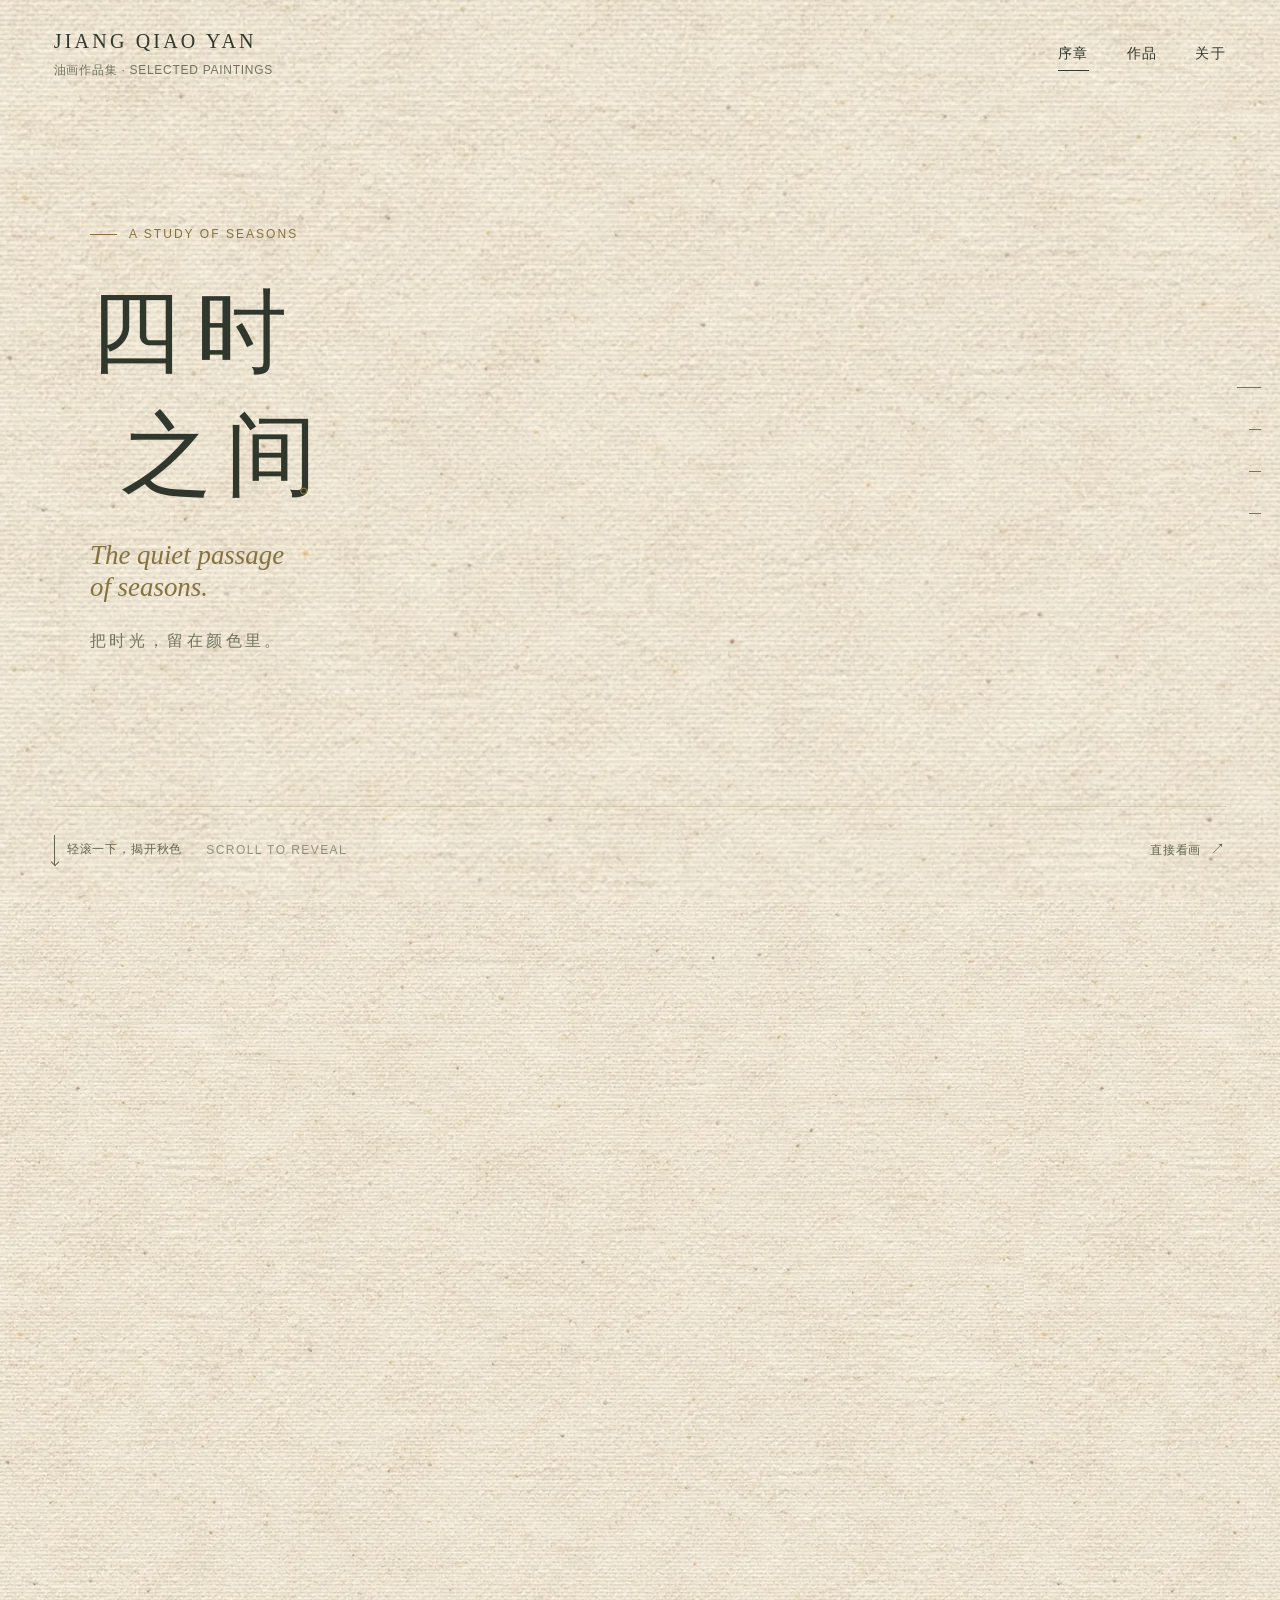
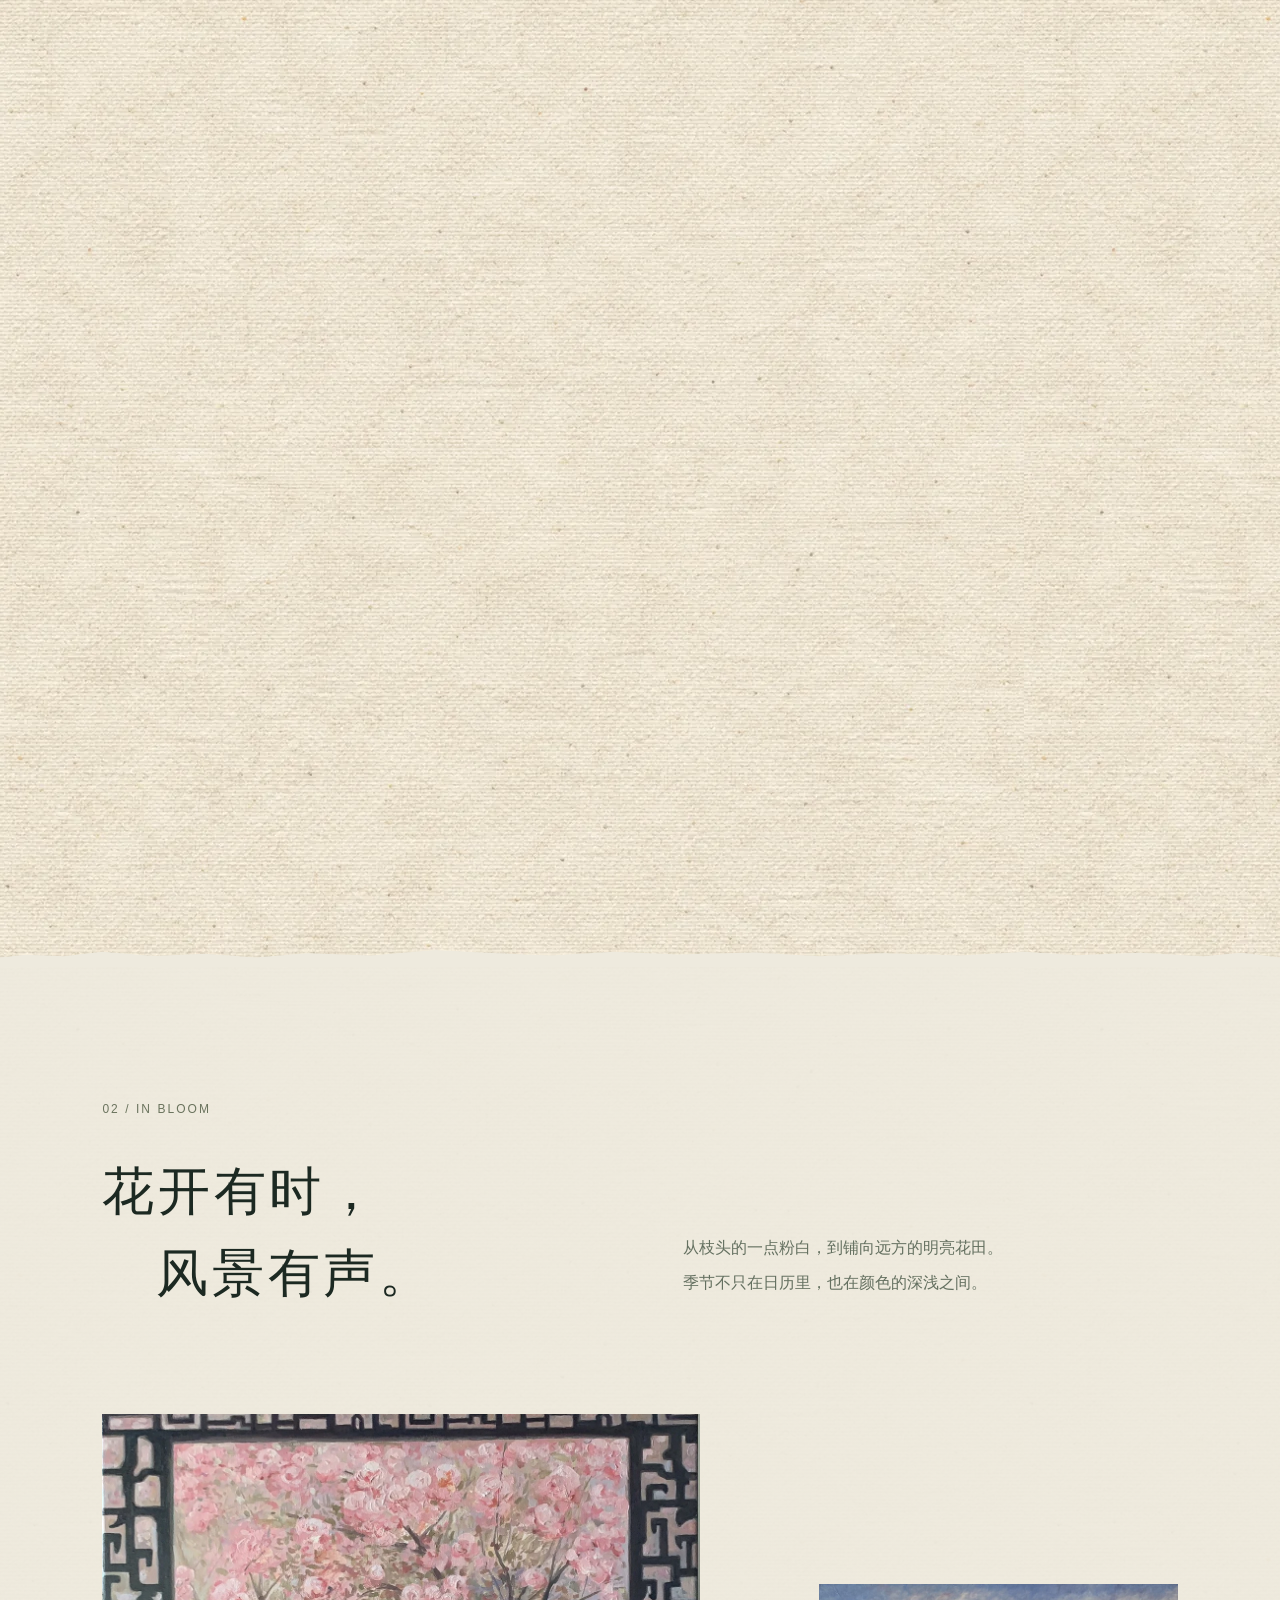
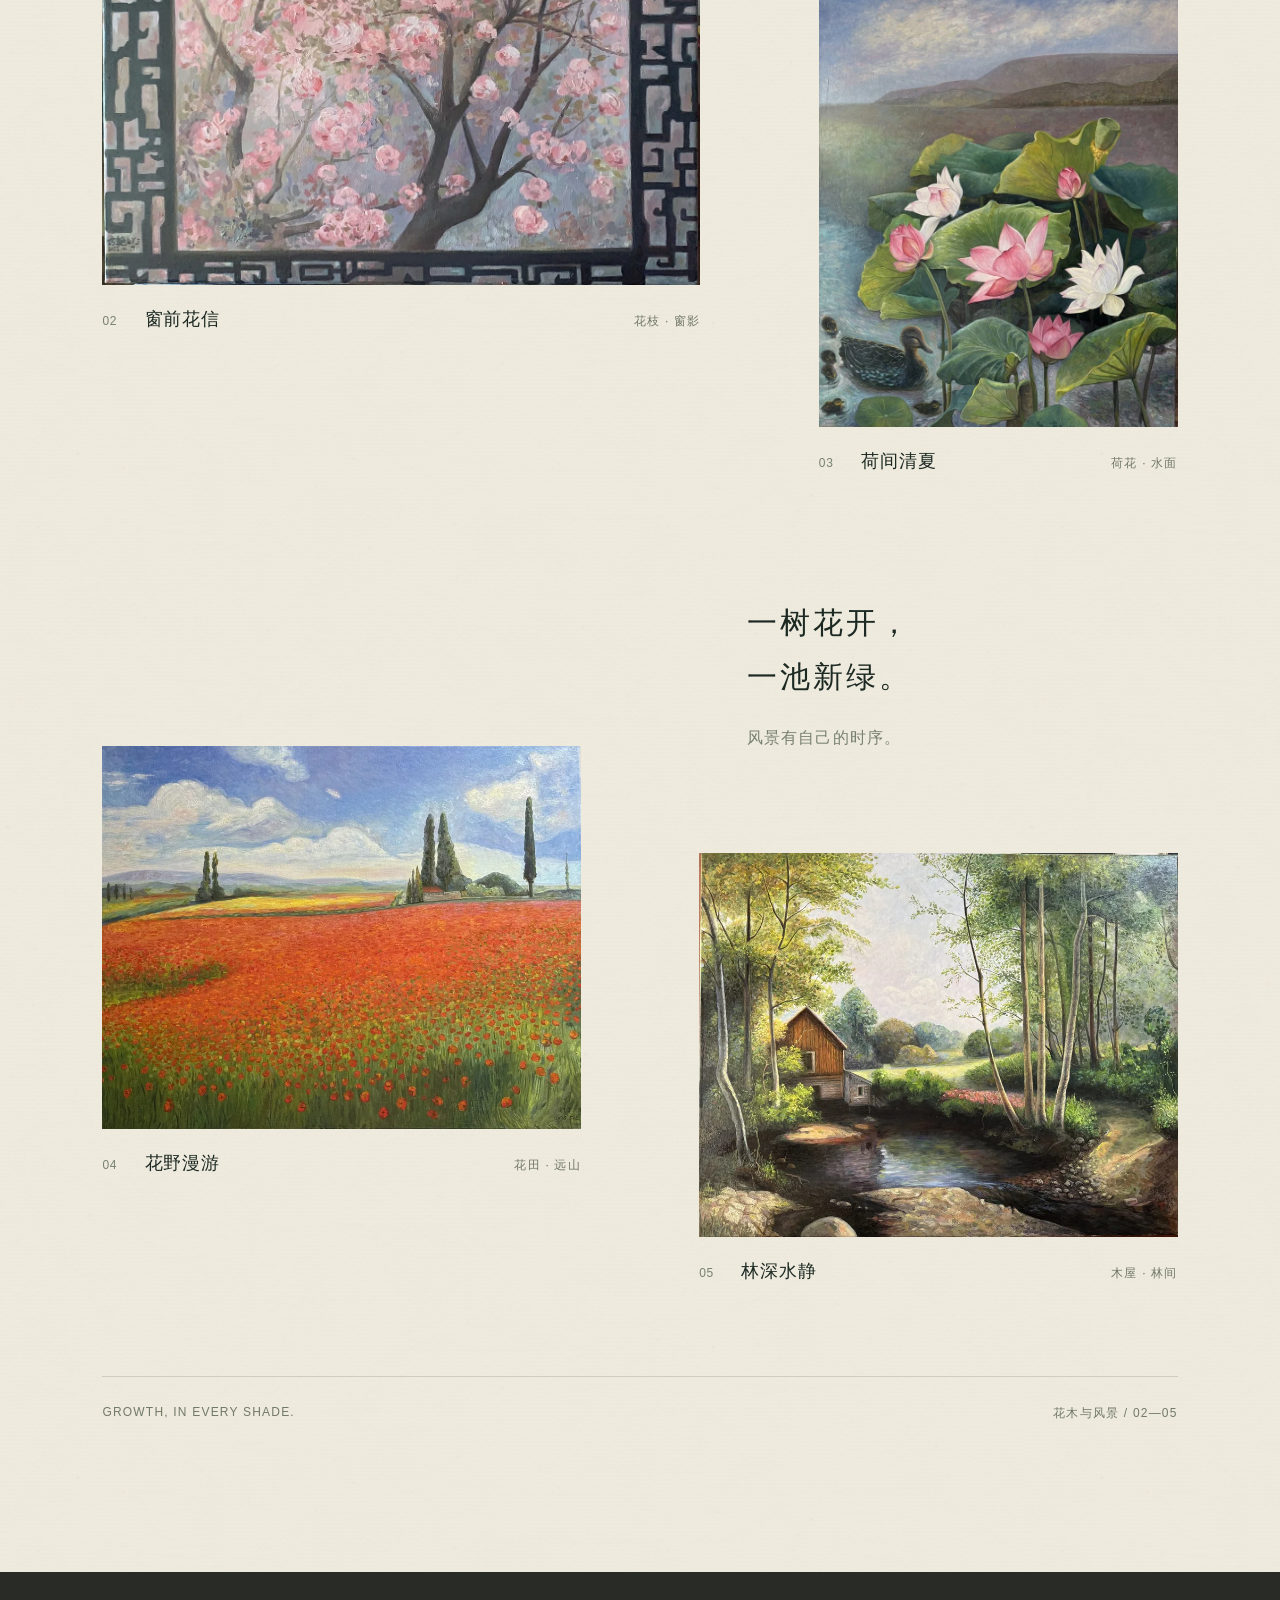
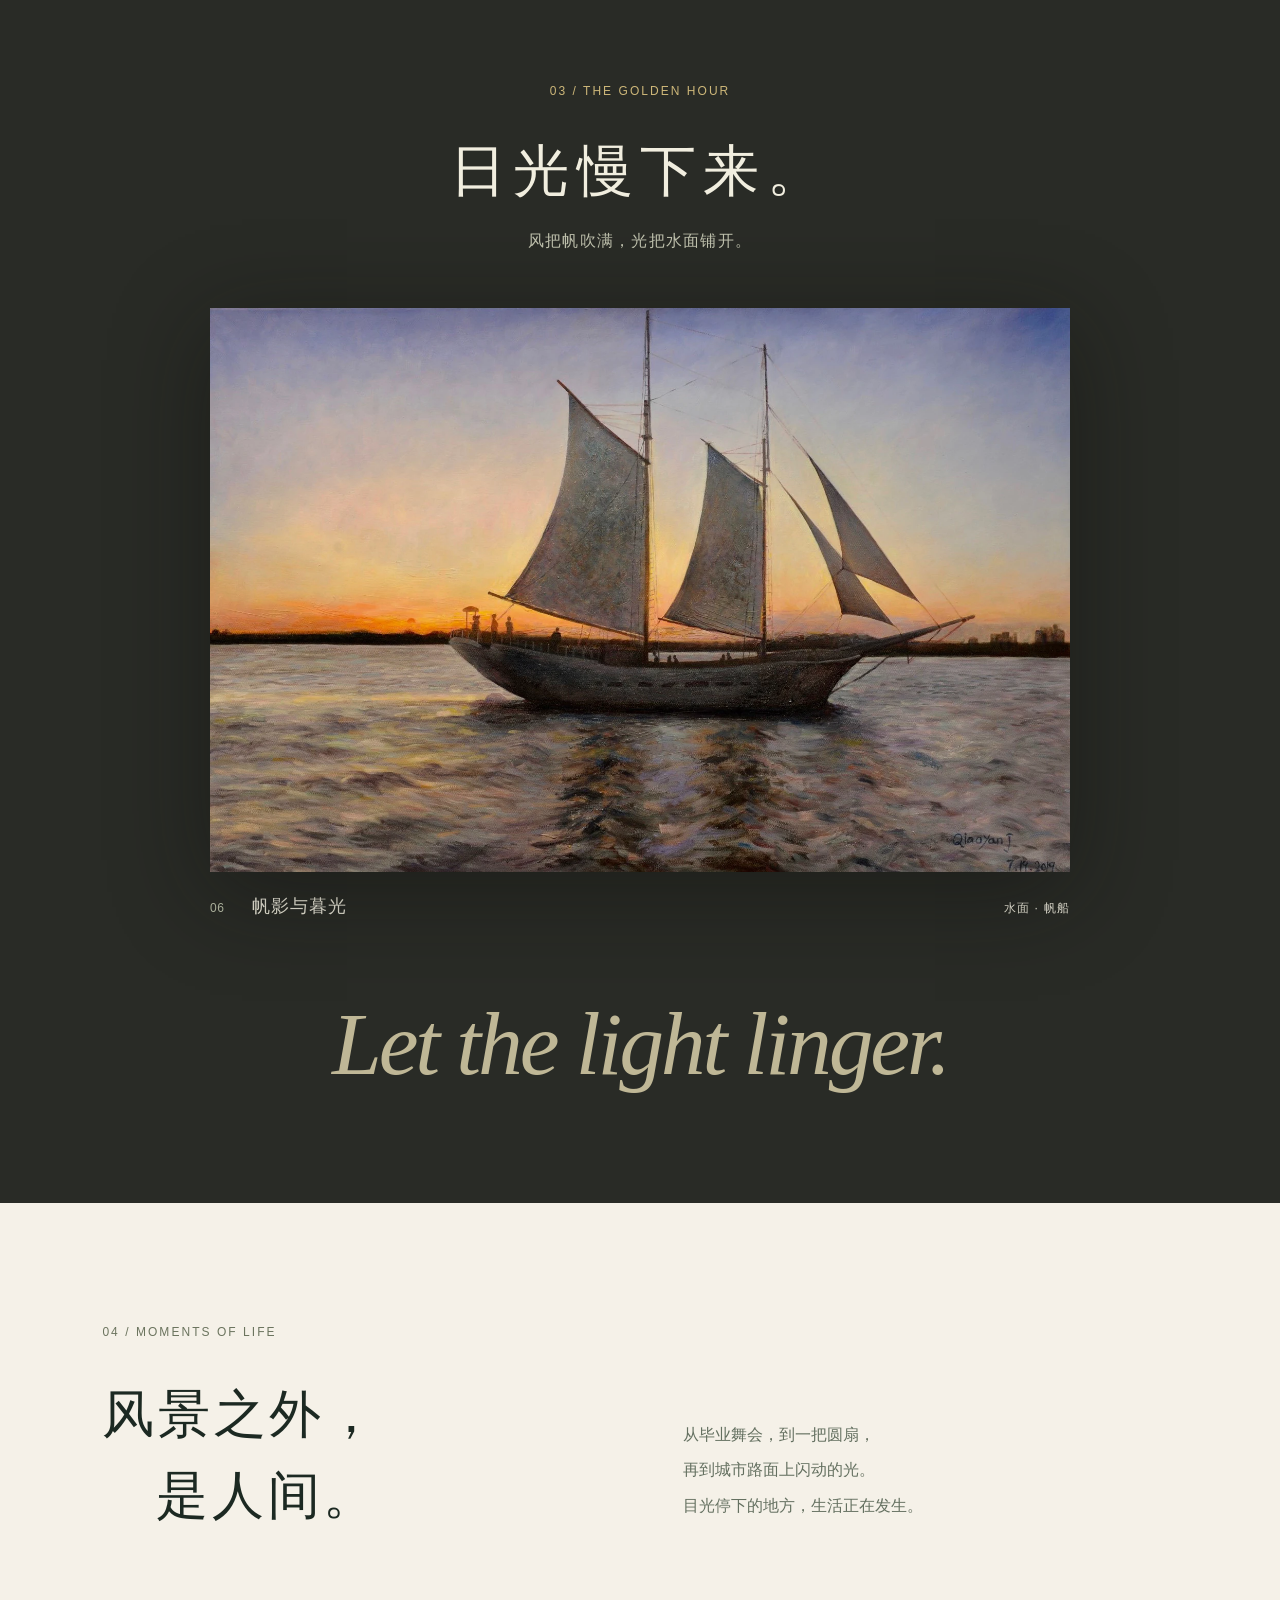
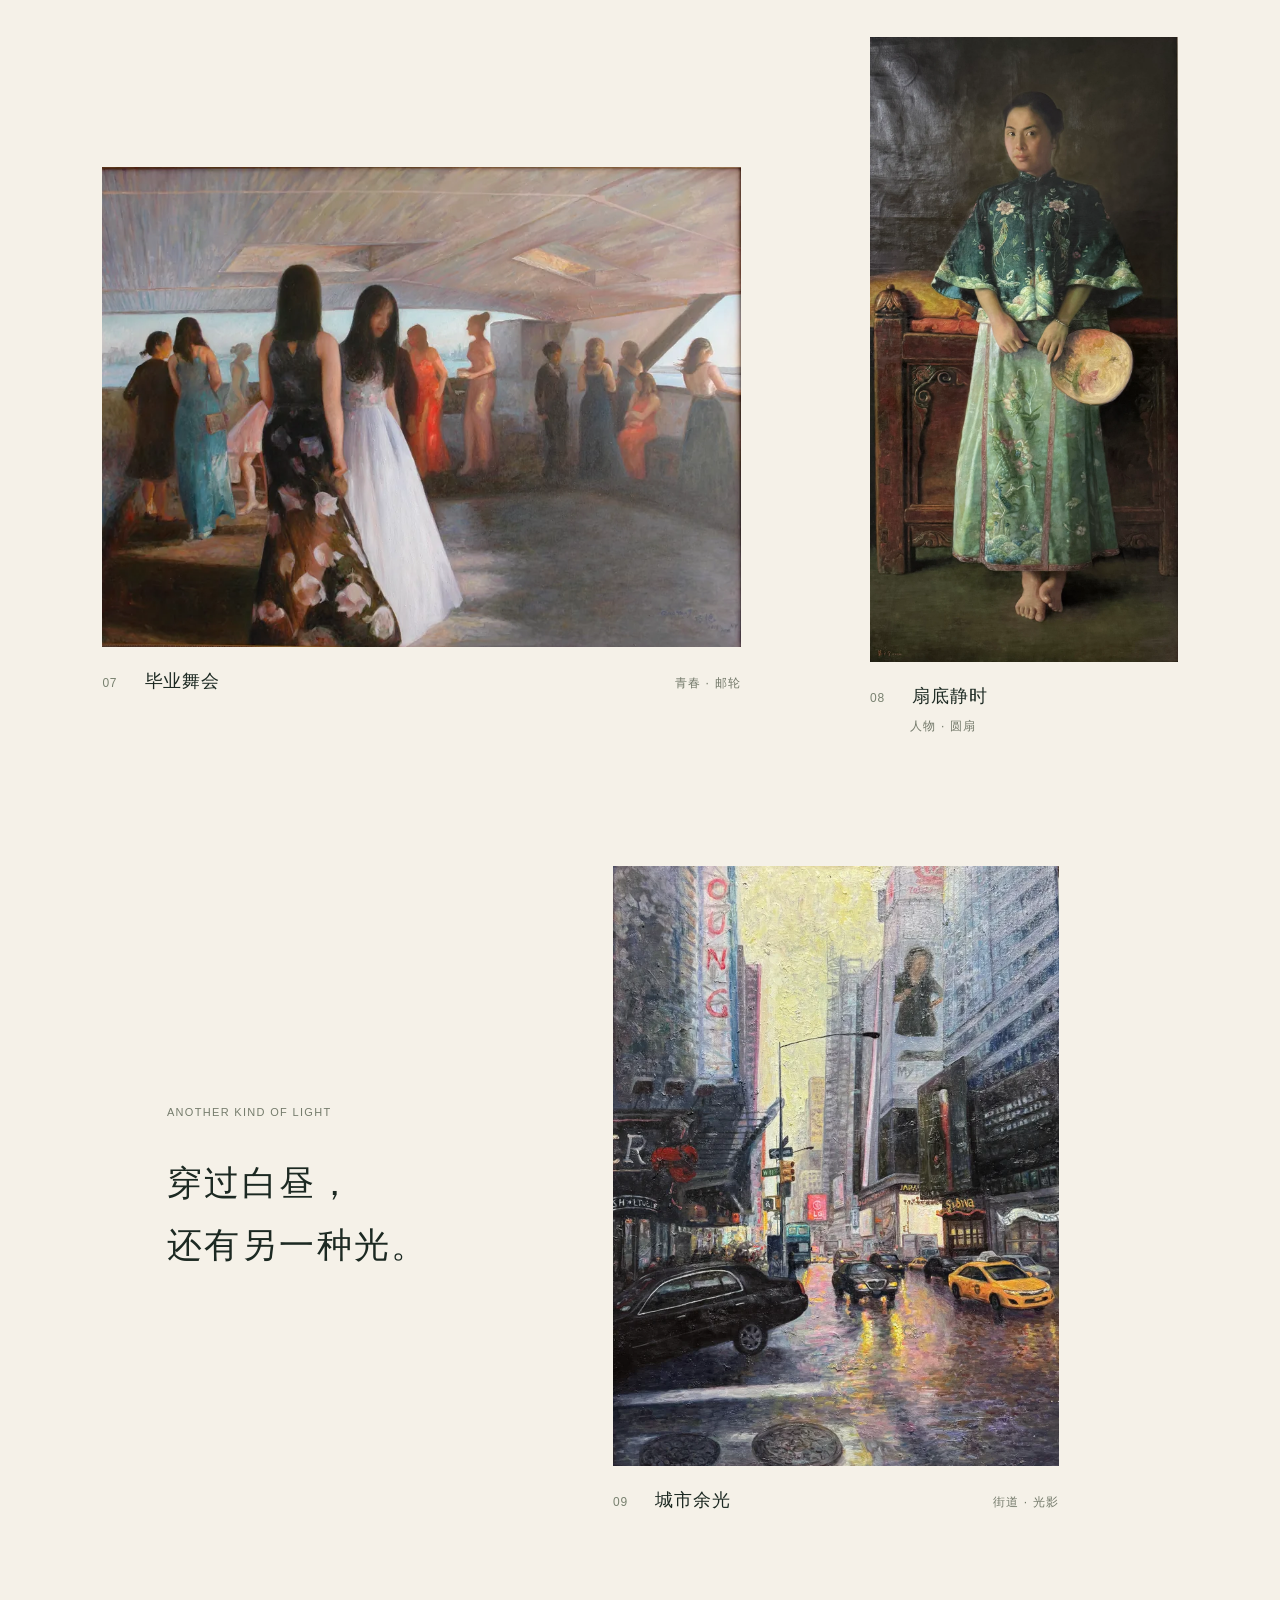
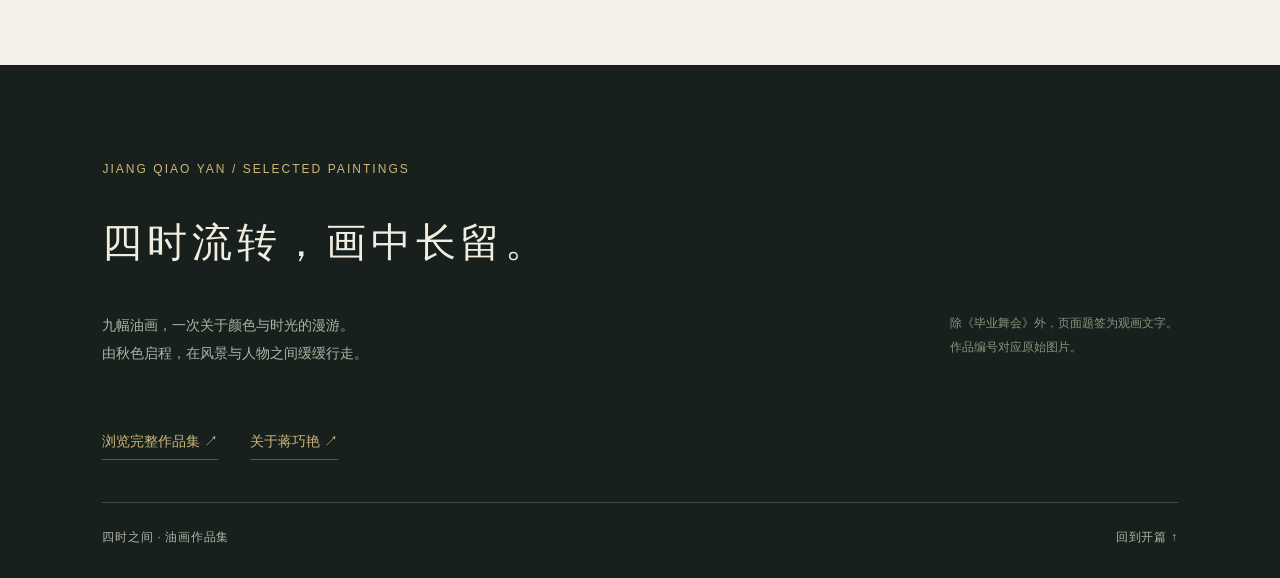
==== commit e62ed417: "Optimize homepage hero with responsive image sizes Add 900/1600/2400px selection and matching respon" ====
--- a/index.html
+++ b/index.html
@@ -7,7 +7,7 @@
   <meta name="description" content="Jiang Qiao Yan 油画作品集。从一片秋色出发，在花木、水光与人间片刻里，看见四时流转。">
   <title>四时之间 · Jiang Qiao Yan</title>
   <link rel="icon" type="image/svg+xml" href="data:image/svg+xml,%3Csvg xmlns='http://www.w3.org/2000/svg' viewBox='0 0 64 64'%3E%3Crect width='64' height='64' rx='12' fill='%231c2922'/%3E%3Cpath d='M18 44V20h28v24zM25 37l7-14 7 14M28 32h8' fill='none' stroke='%23d6bc76' stroke-width='2'/%3E%3C/svg%3E">
-  <link rel="preload" as="image" href="assets/work-1.webp">
+  <link rel="preload" as="image" href="assets/work-1-medium.webp" imagesrcset="assets/work-1-small.webp 900w, assets/work-1-medium.webp 1600w, assets/work-1.webp 2400w" imagesizes="100vw" fetchpriority="high">
   <link rel="stylesheet" href="styles.css">
   <link rel="stylesheet" href="paper-opening.css?v=7.2">
   <script defer src="paper-reveal.js?v=7.1"></script>
@@ -33,7 +33,7 @@
         </div>
         <figure class="hero-art" id="hero-art">
           <button class="art-button" data-art="1" aria-label="查看作品01完整画作">
-            <img id="hero-image" src="assets/work-1.webp" alt="金黄色枝叶垂向湖面，两只小舟浮在倒影中，右侧石拱桥连向幽深树林。" width="4070" height="3214" fetchpriority="high" decoding="async">
+            <img id="hero-image" src="assets/work-1-medium.webp" srcset="assets/work-1-small.webp 900w, assets/work-1-medium.webp 1600w, assets/work-1.webp 2400w" sizes="100vw" alt="金黄色枝叶垂向湖面，两只小舟浮在倒影中，右侧石拱桥连向幽深树林。" width="4070" height="3214" fetchpriority="high" decoding="async">
             <span class="view-hint">细看这幅画 <span aria-hidden="true">↗</span></span>
           </button>
           <figcaption><span>01 <span class="caption-divider">/</span> 秋色入画</span><span>OIL PAINTING</span></figcaption>
@@ -75,7 +75,7 @@
   <aside class="chapter-rail" aria-label="展览章节"><a href="#opening" aria-label="第一章：秋色" class="current"><span>秋色</span><i></i></a><a href="#collection" aria-label="第二章：花木"><span>花木</span><i></i></a><a href="#dusk" aria-label="第三章：水光"><span>水光</span><i></i></a><a href="#human" aria-label="第四章：人间"><span>人间</span><i></i></a></aside>
   <dialog class="art-dialog" id="art-dialog" aria-labelledby="viewer-title">
     <div class="viewer-header"><span>JIANG QIAO YAN <small> / SELECTED PAINTINGS</small></span><button class="viewer-close" id="viewer-close" type="button" aria-label="关闭画作">关闭 <span aria-hidden="true">×</span></button></div>
-    <div class="viewer-image-wrap"><img id="viewer-image" src="assets/work-1.webp" alt="" width="4070" height="3214"><p id="viewer-status" role="status"></p></div>
+    <div class="viewer-image-wrap"><img id="viewer-image" alt="" width="4070" height="3214"><p id="viewer-status" role="status"></p></div>
     <div class="viewer-footer"><button id="viewer-prev" class="viewer-arrow" type="button" aria-label="上一幅作品">←</button><div class="viewer-caption"><p id="viewer-title"></p><p><span id="viewer-count"></span><span class="viewer-note">题签为观画文字</span></p></div><button id="viewer-next" class="viewer-arrow" type="button" aria-label="下一幅作品">→</button></div>
   </dialog>
   <noscript><style>.hero-story,.replay-button,.chapter-rail,.paper-cover{display:none!important}</style></noscript>
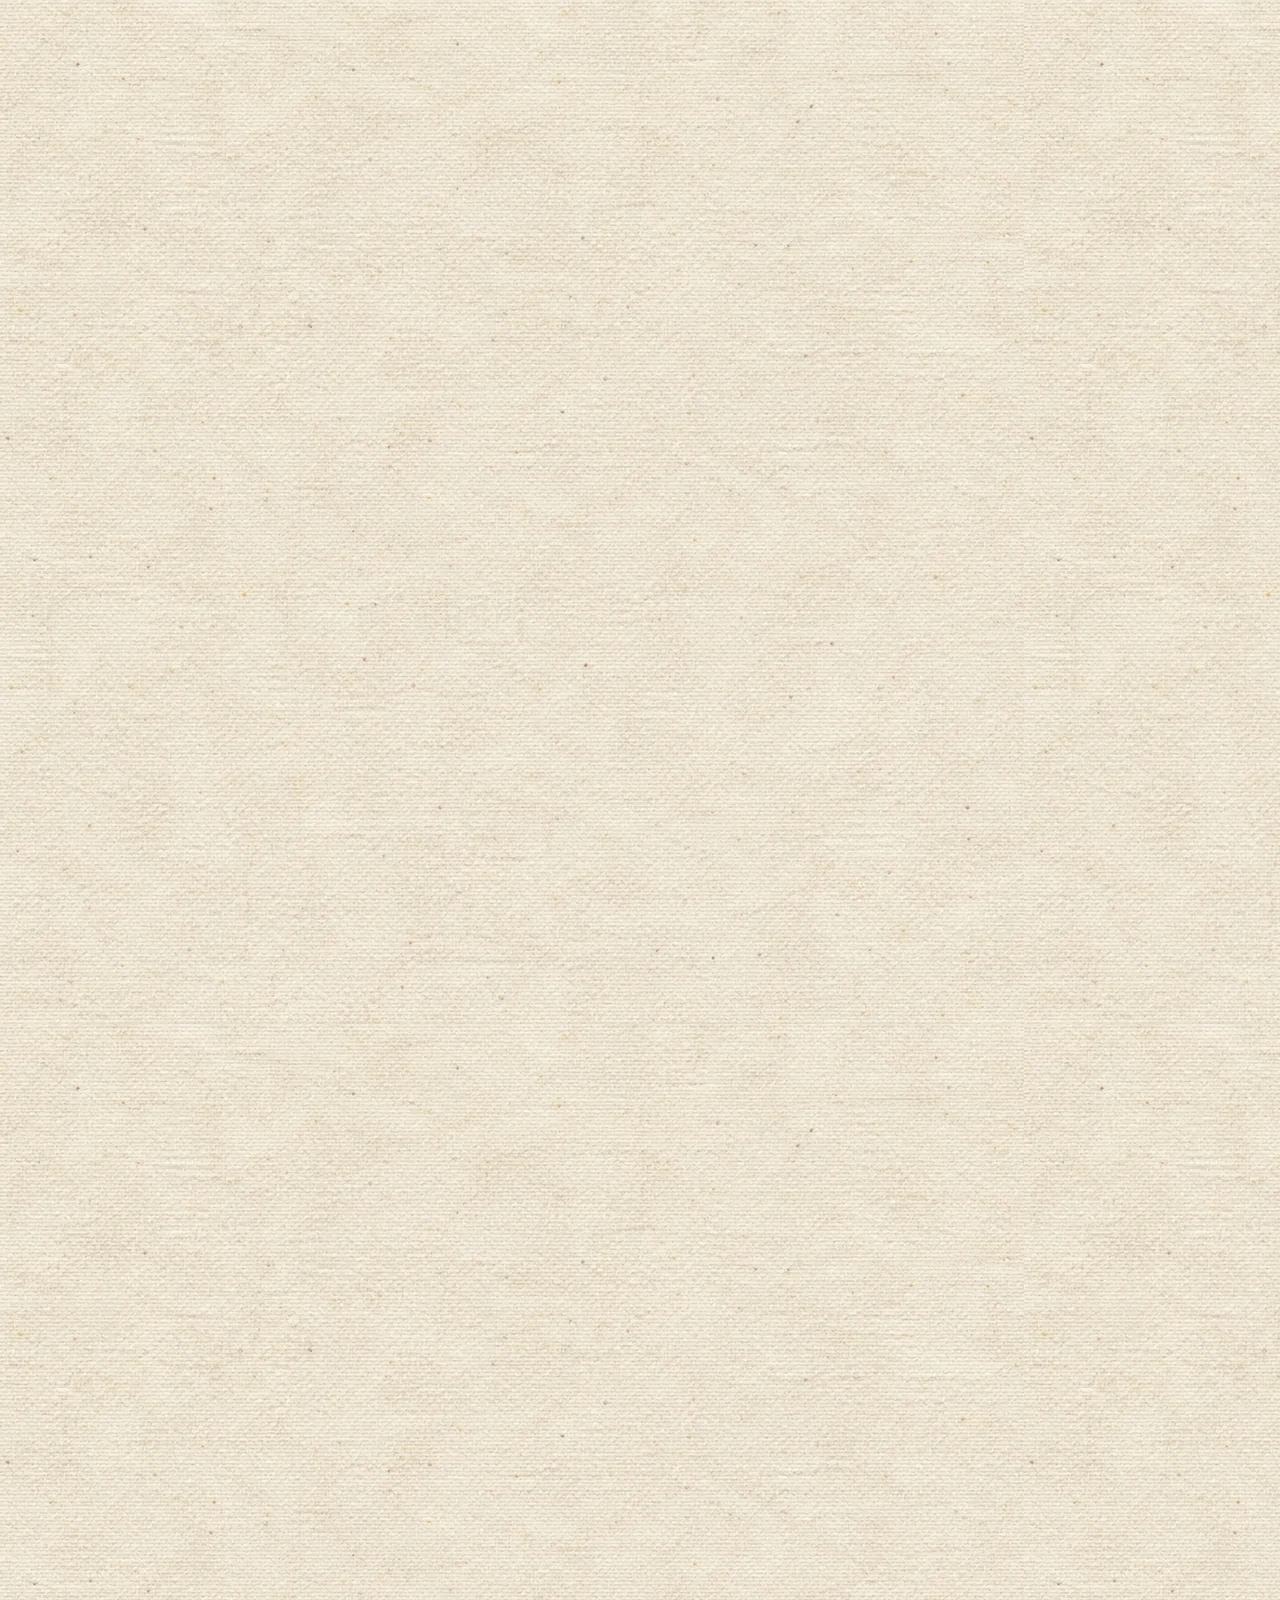
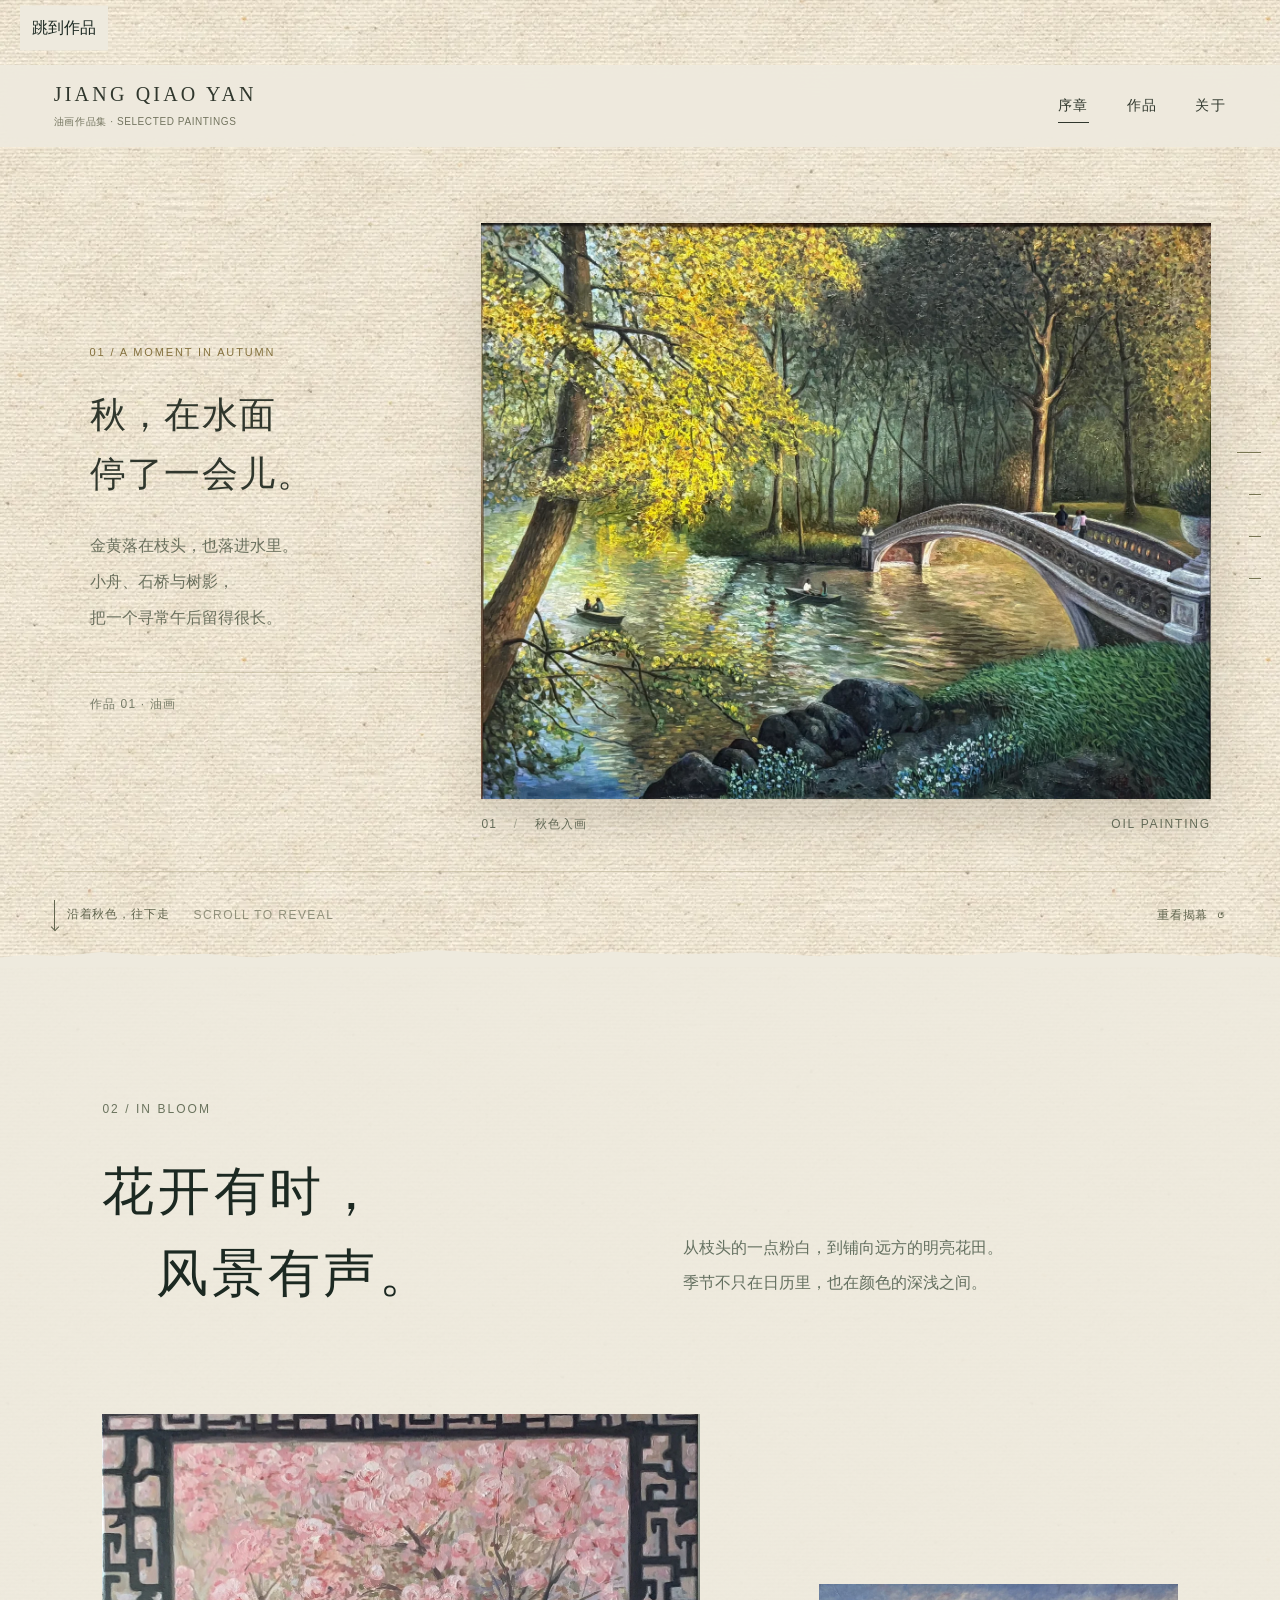
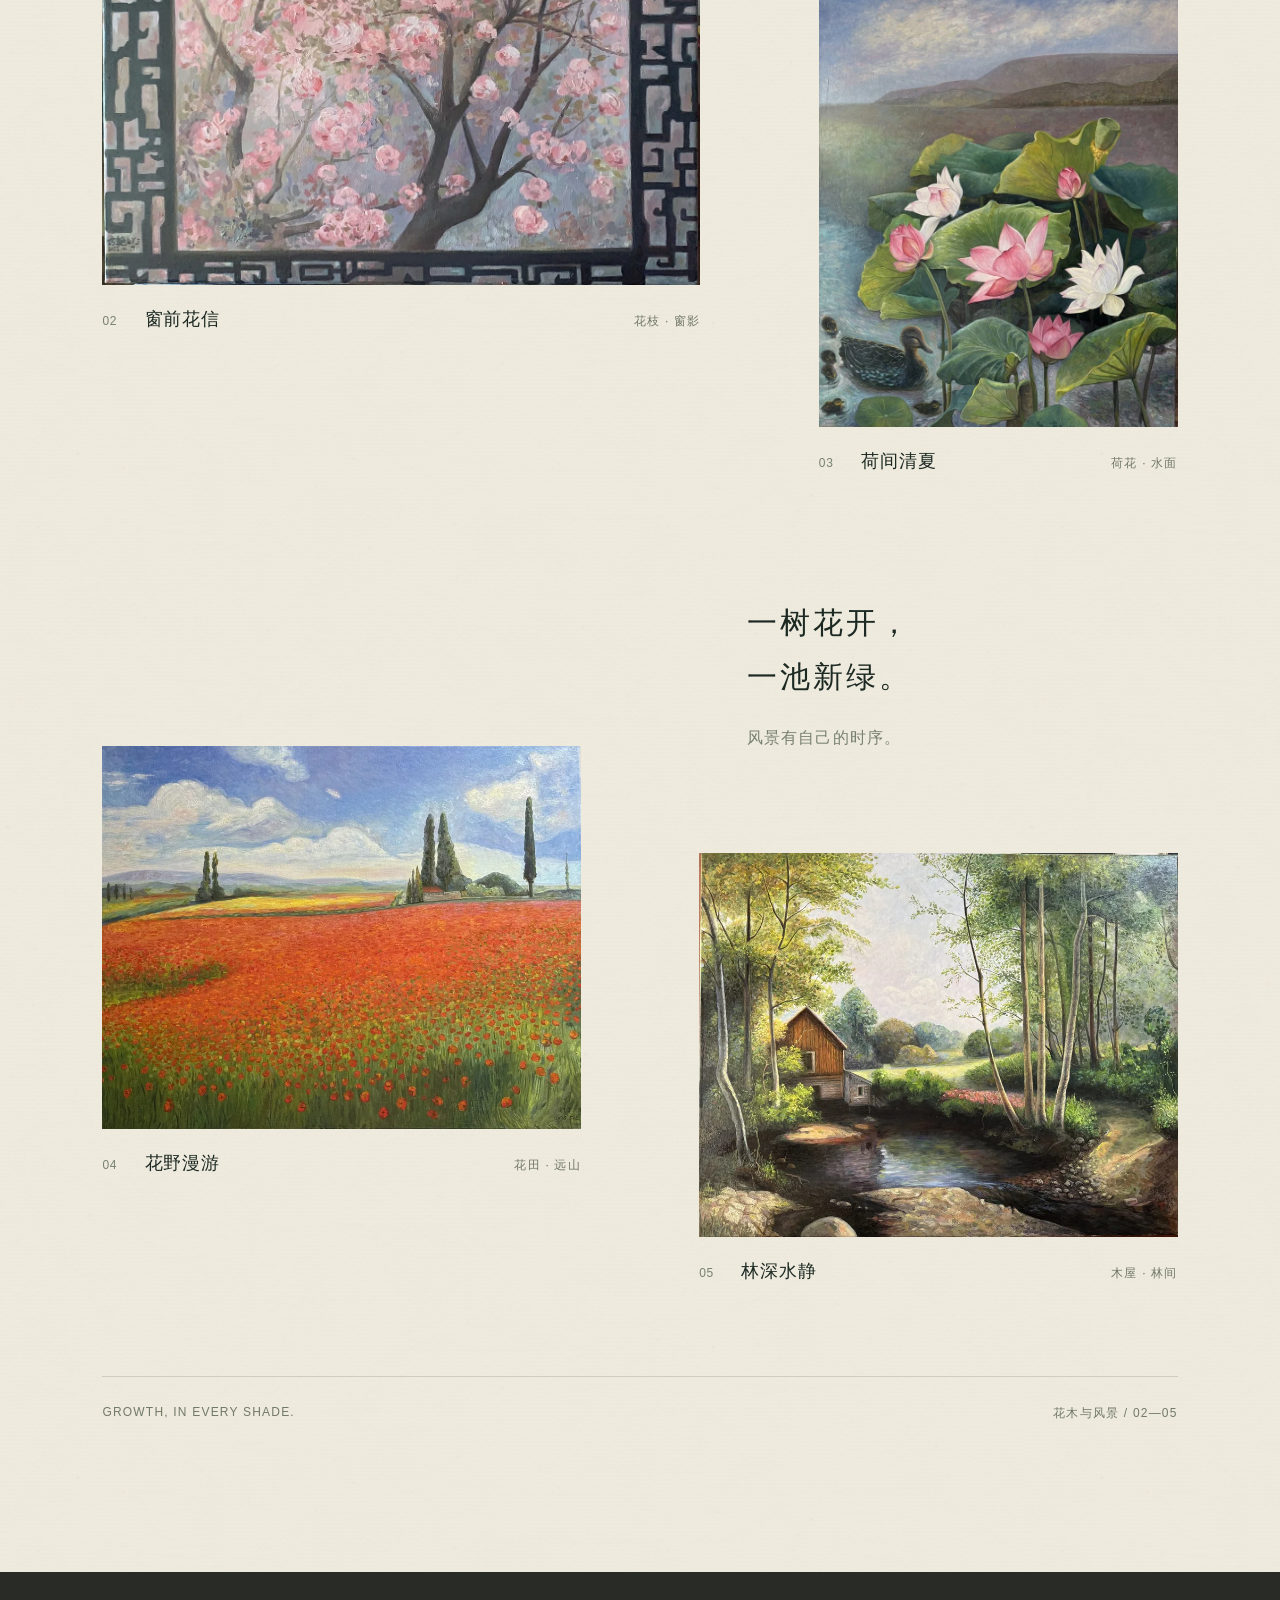
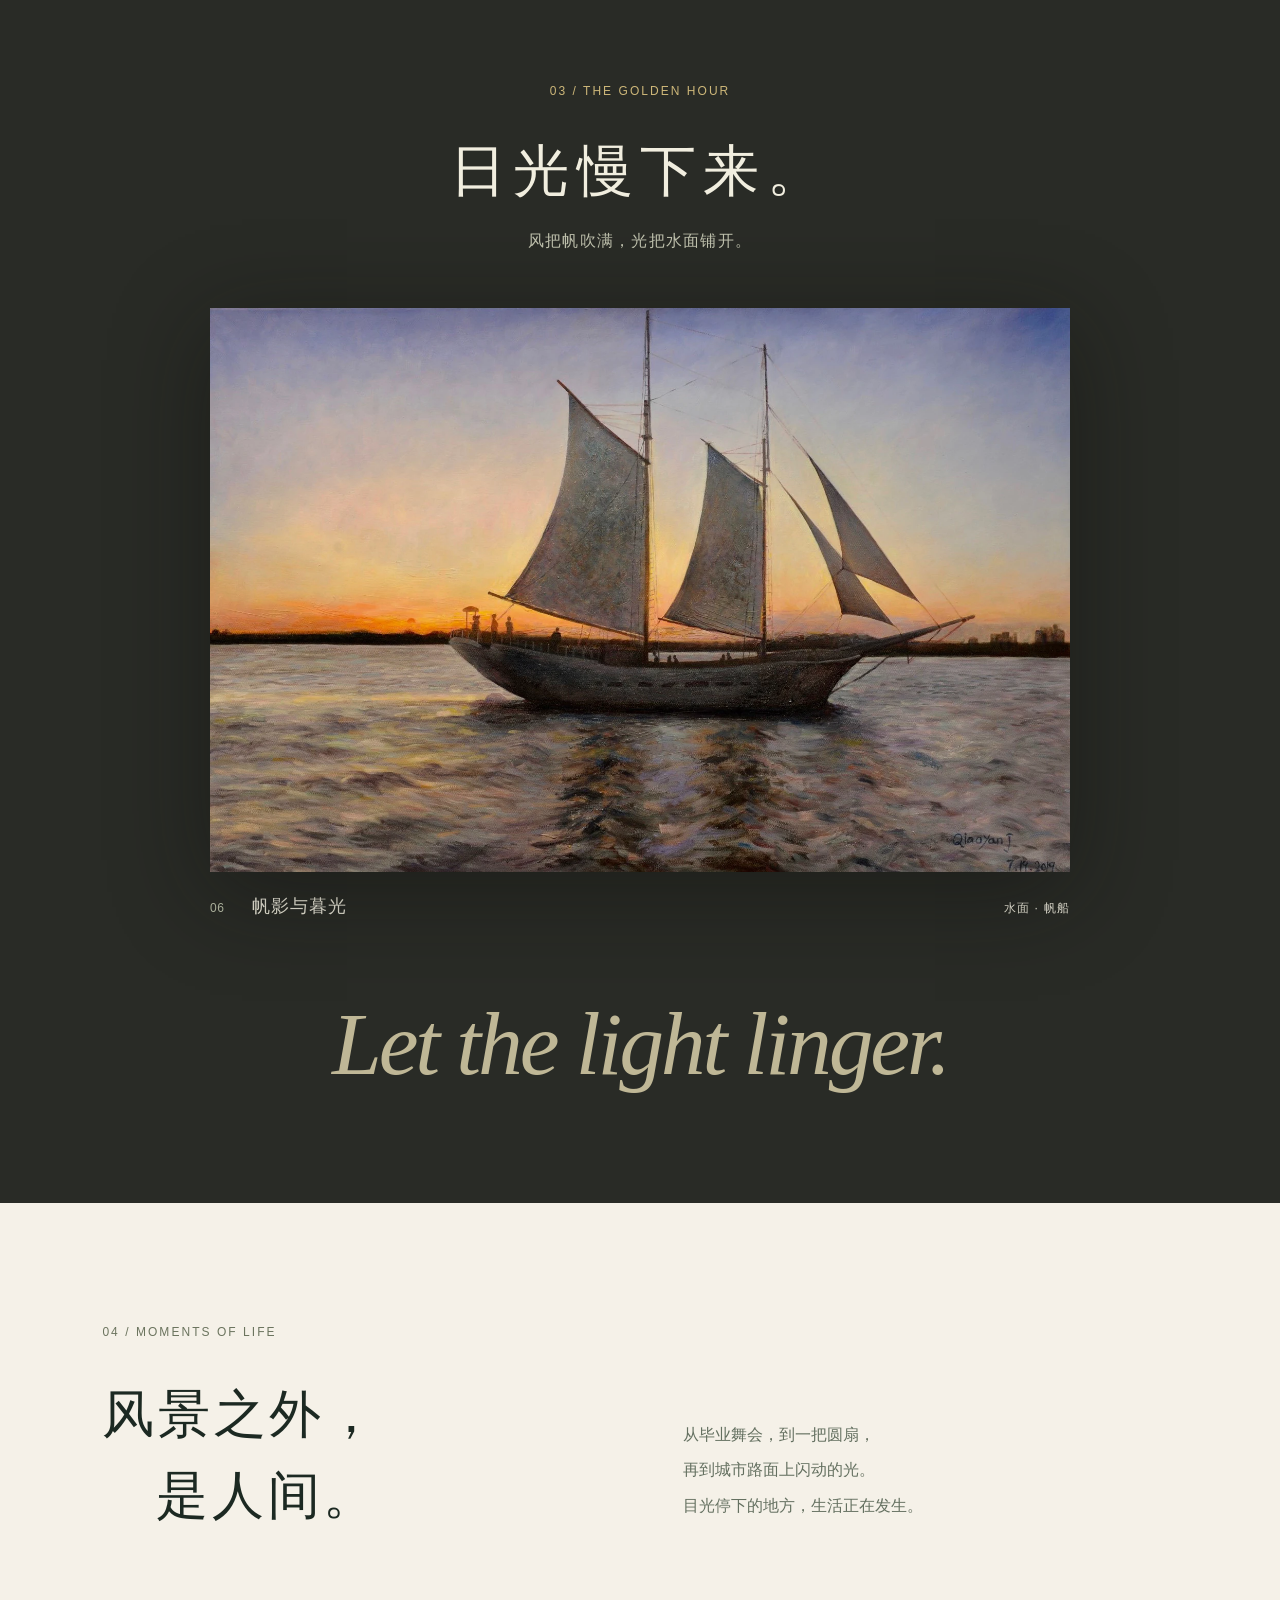
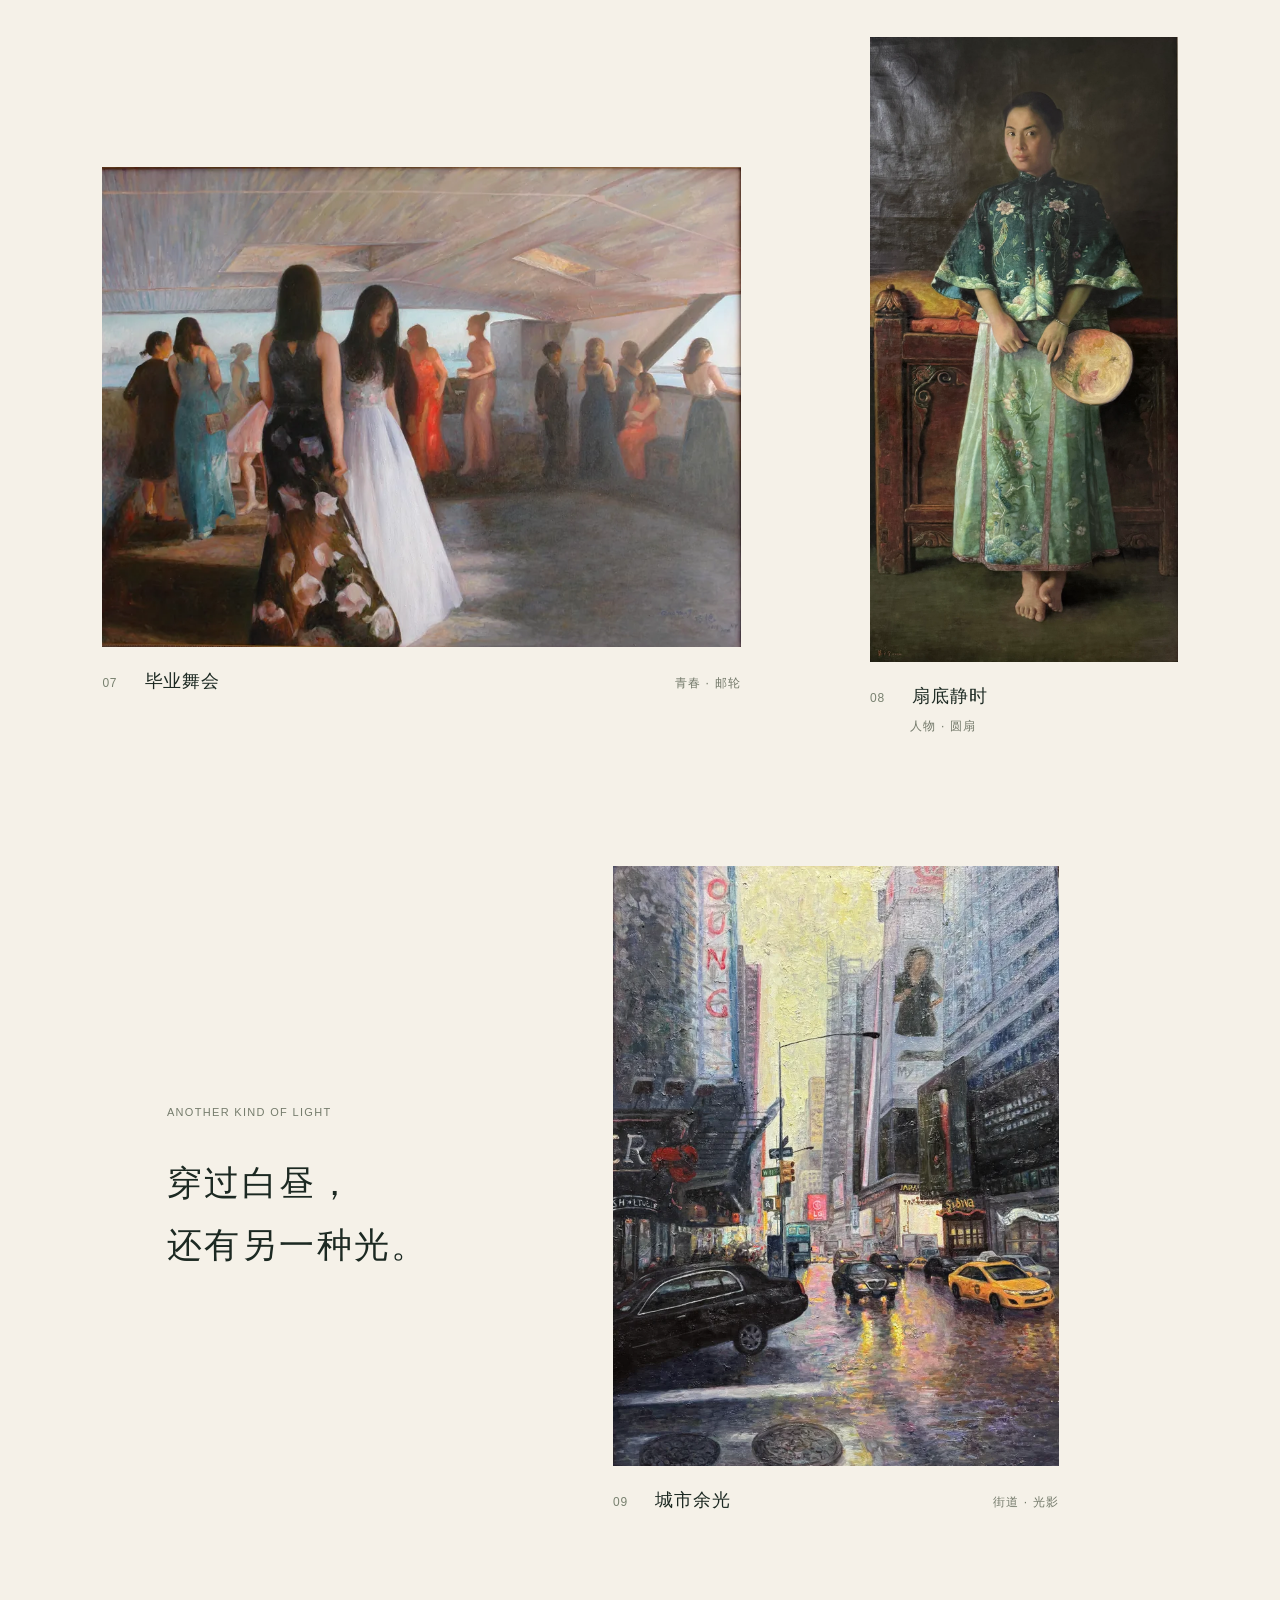
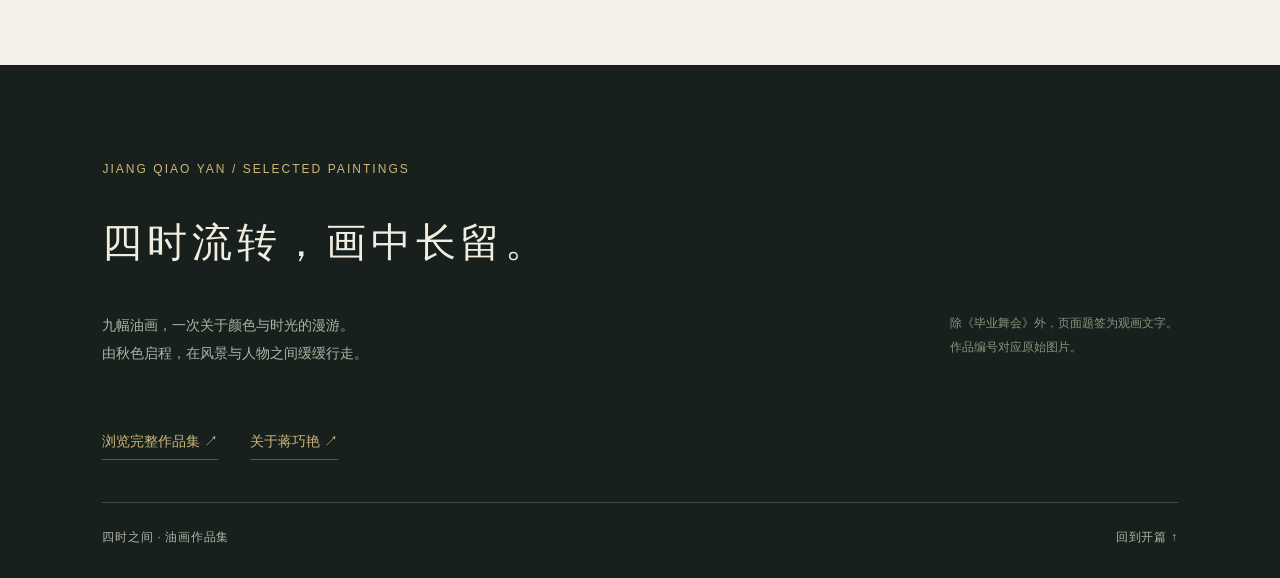
==== commit 4aef37a8: "Fix bidirectional chapter scroll handoffs Trigger at visible content boundaries and catch wheel step" ====
--- a/index.html
+++ b/index.html
@@ -11,9 +11,9 @@
   <link rel="stylesheet" href="styles.css">
   <link rel="stylesheet" href="paper-opening.css?v=7.2">
   <script defer src="paper-reveal.js?v=7.1"></script>
-  <script defer src="chapter-stops.js?v=7.5"></script>
-  <script defer src="opening-gesture.js?v=7.4.1"></script>
-  <script defer src="app.js?v=7.4"></script>
+  <script defer src="chapter-stops.js?v=7.6"></script>
+  <script defer src="opening-gesture.js?v=7.6"></script>
+  <script defer src="app.js?v=7.6"></script>
 </head>
 <body>
   <a class="skip-link" href="#collection">跳到作品</a>
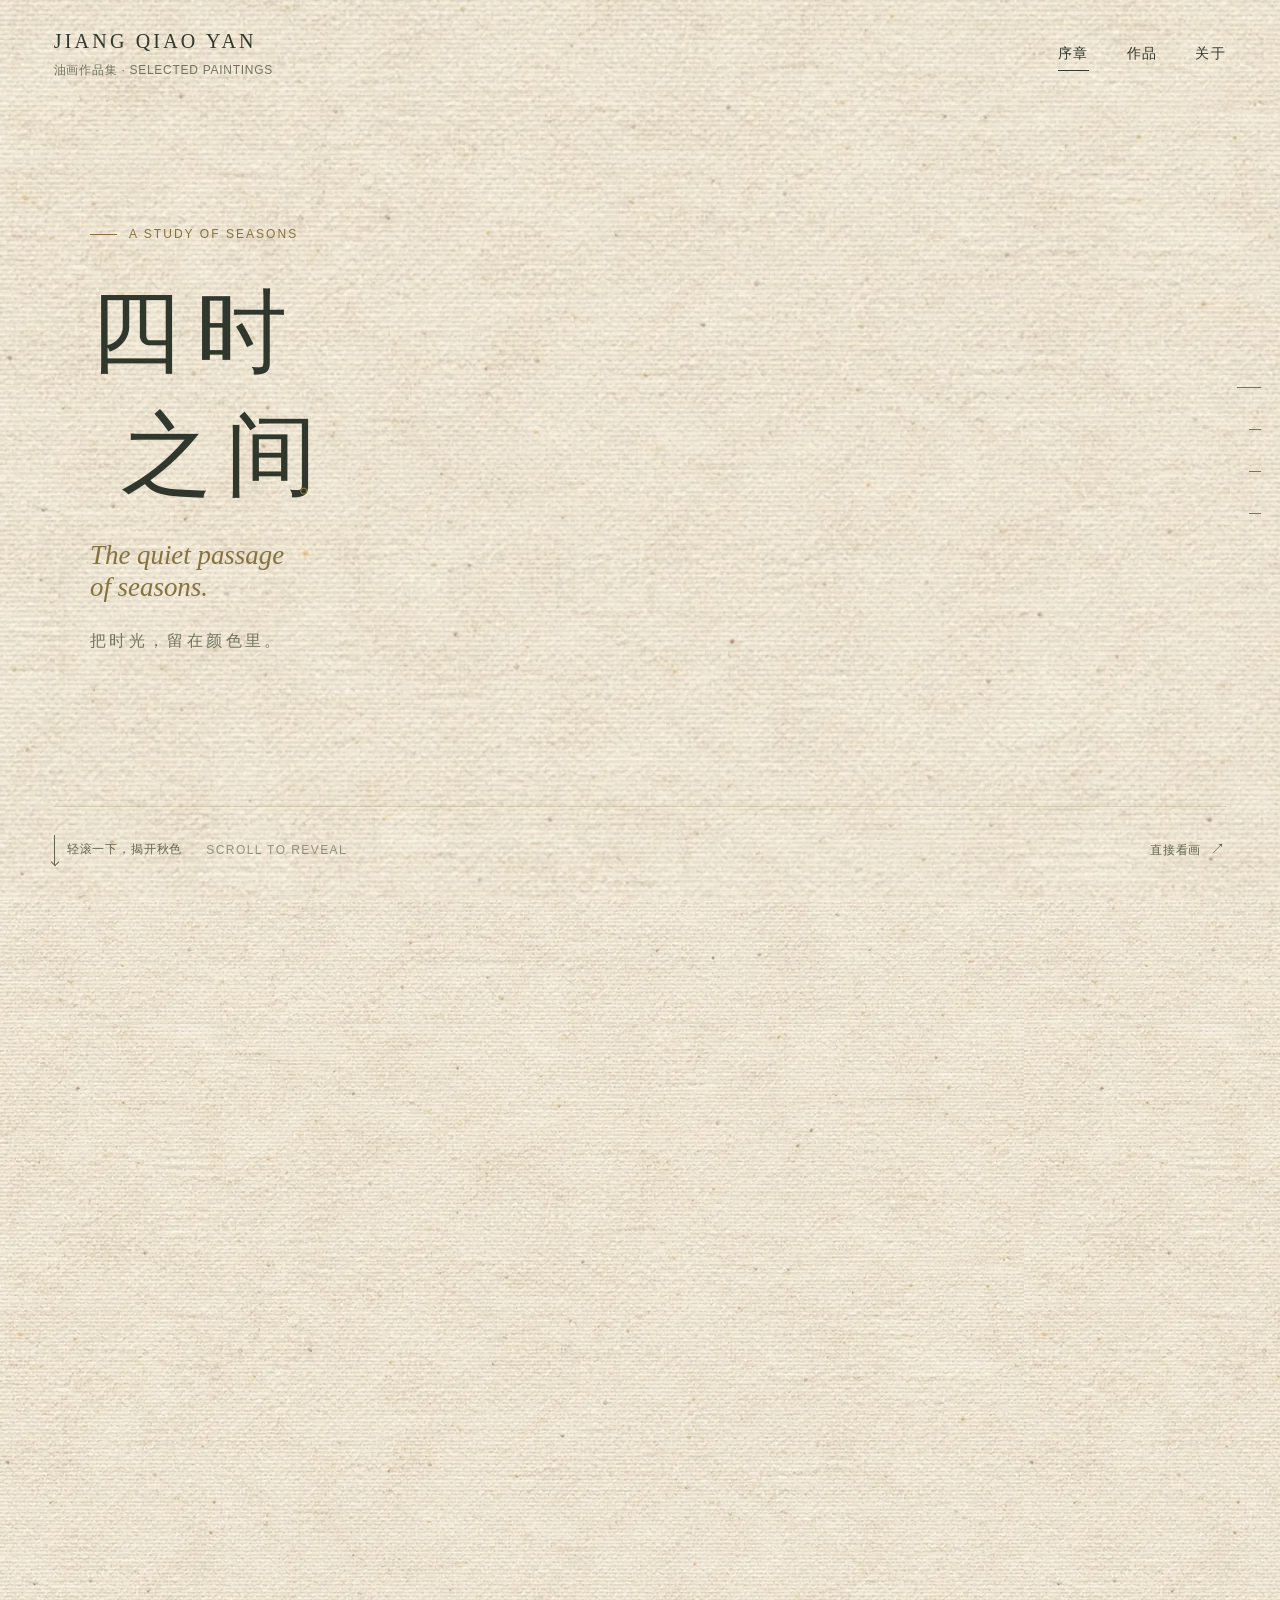
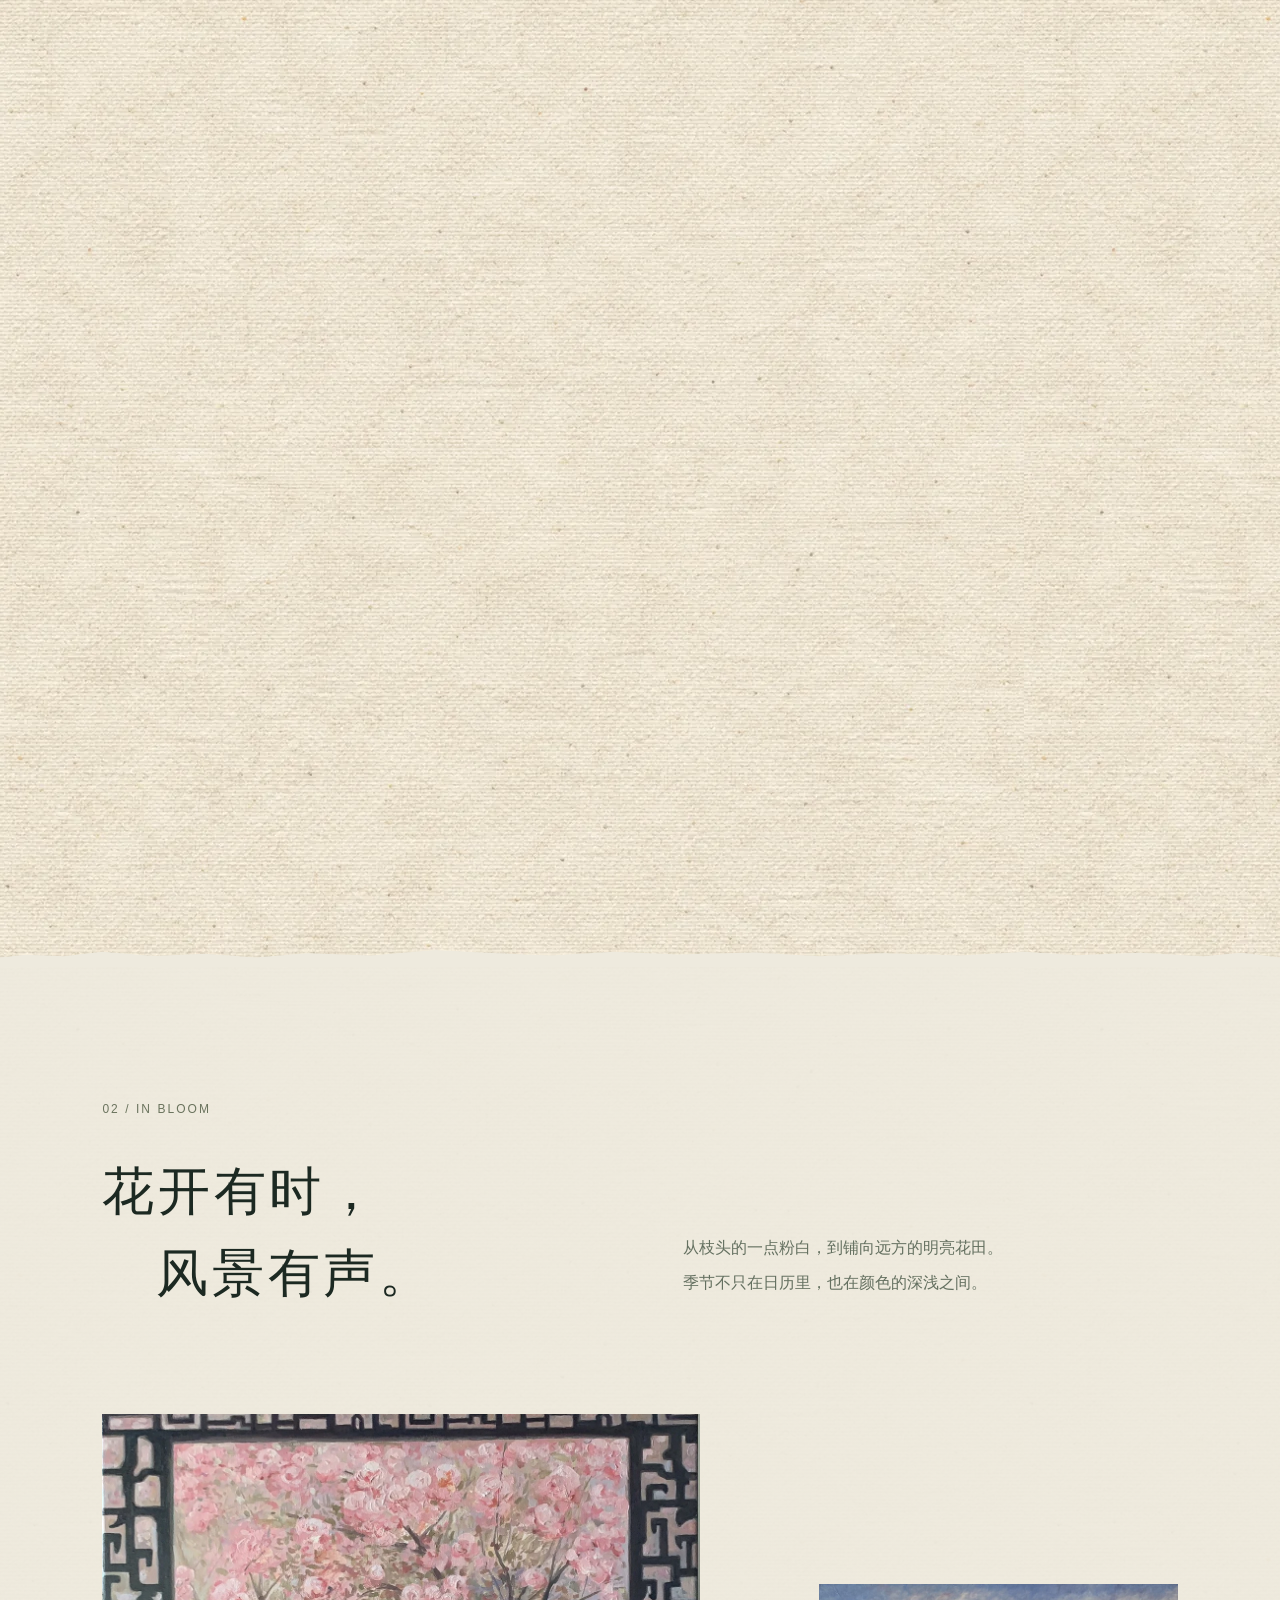
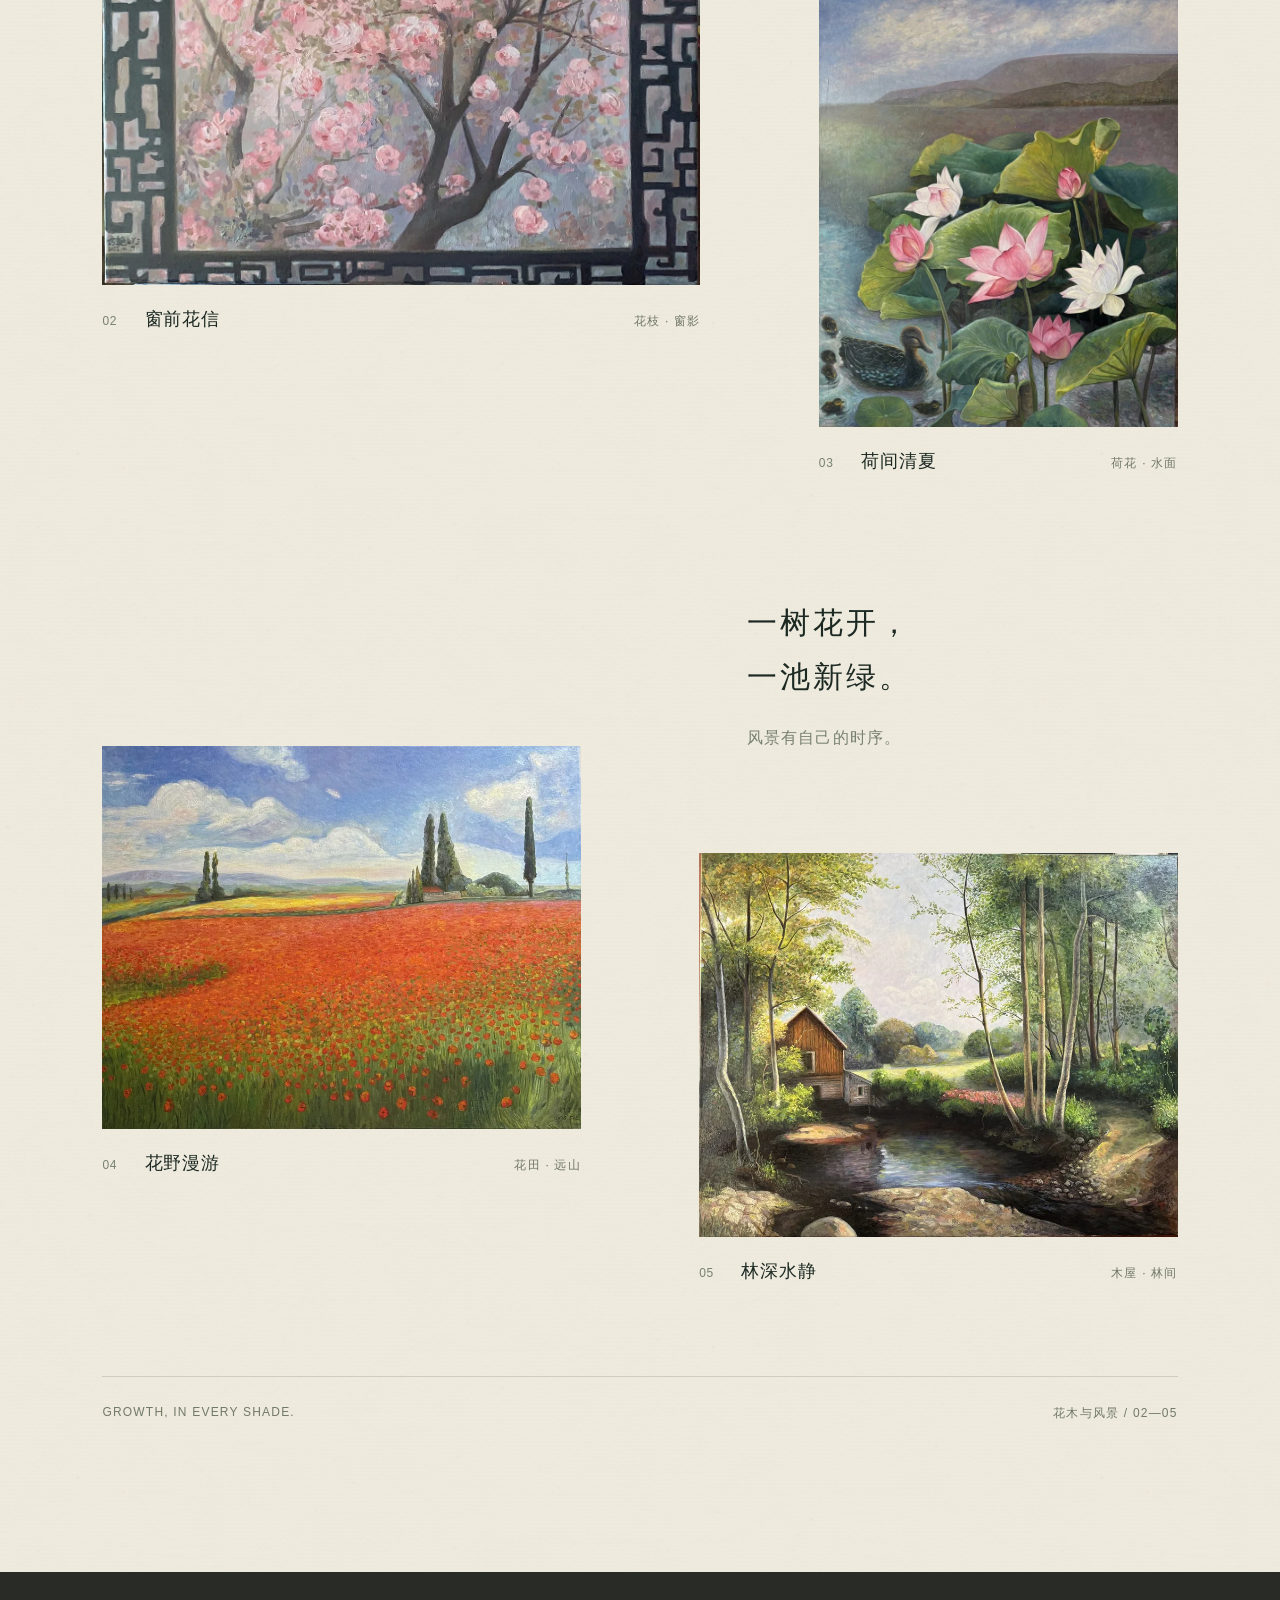
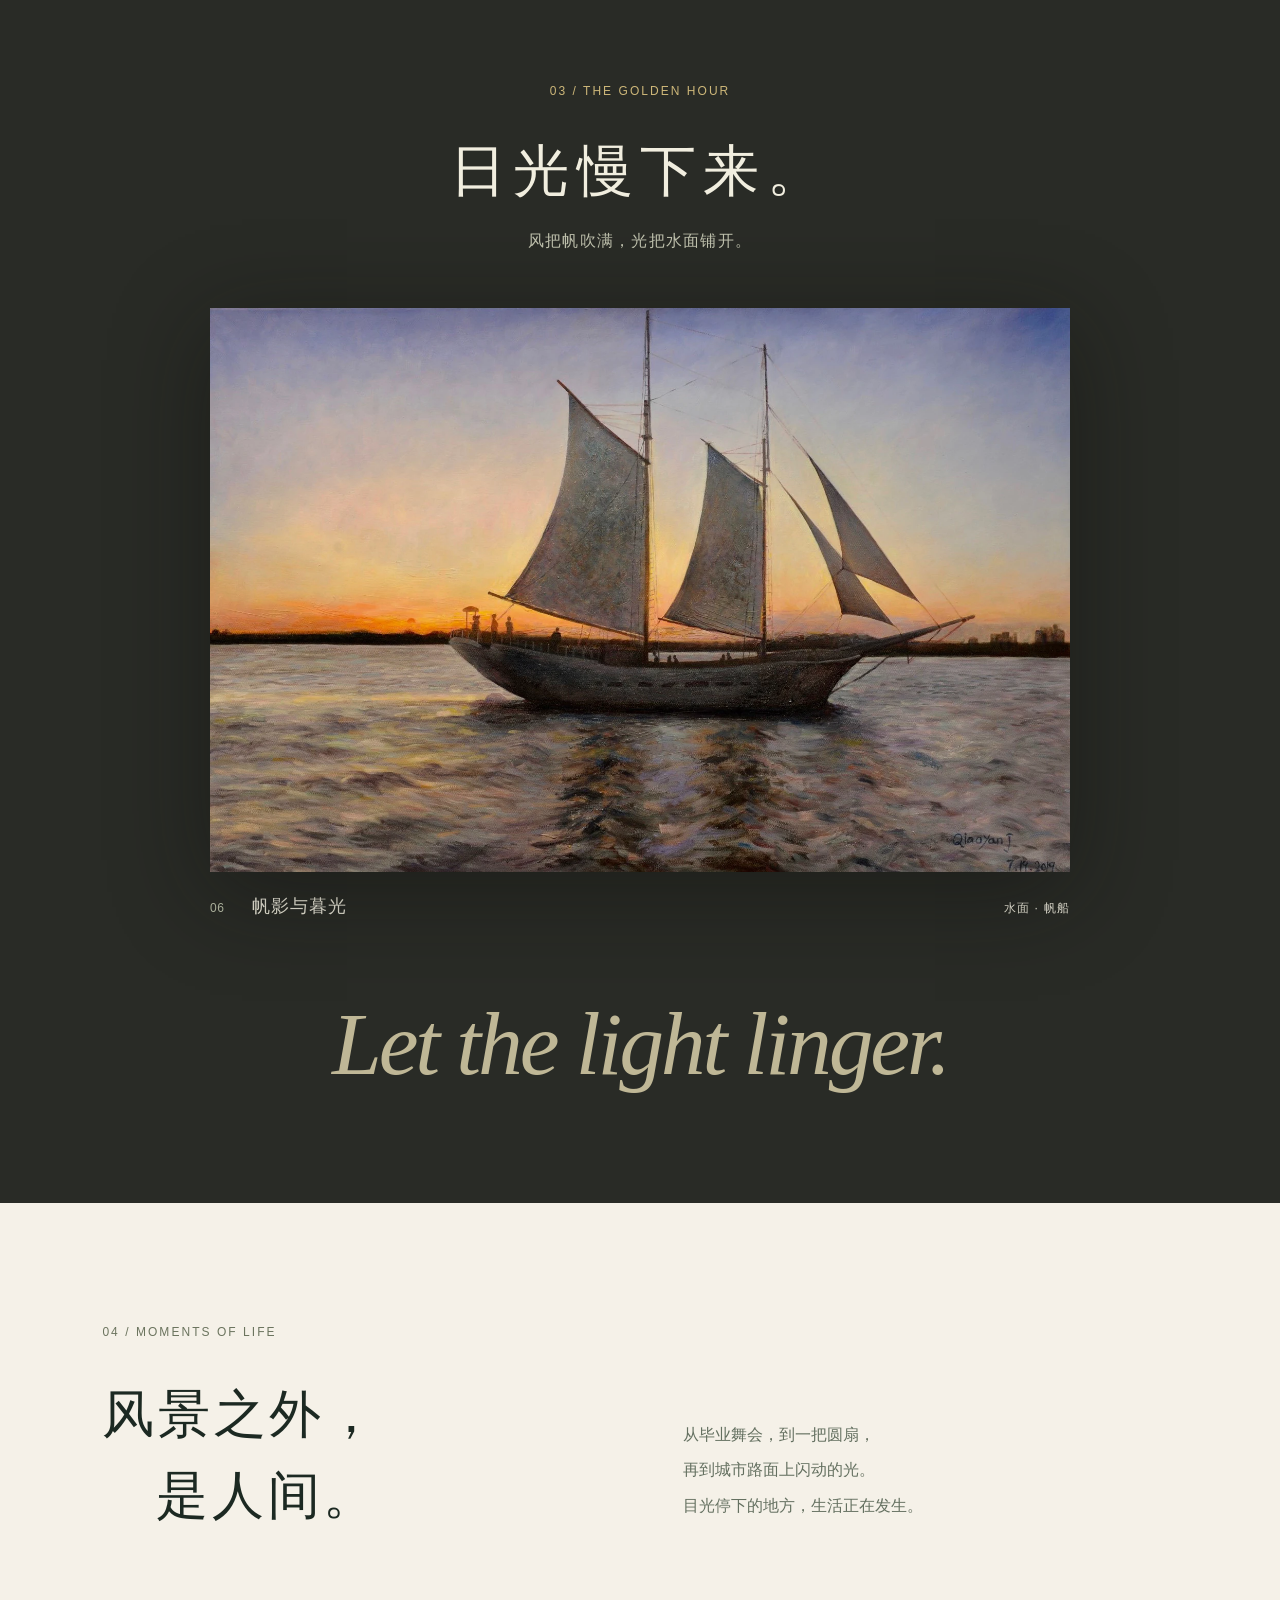
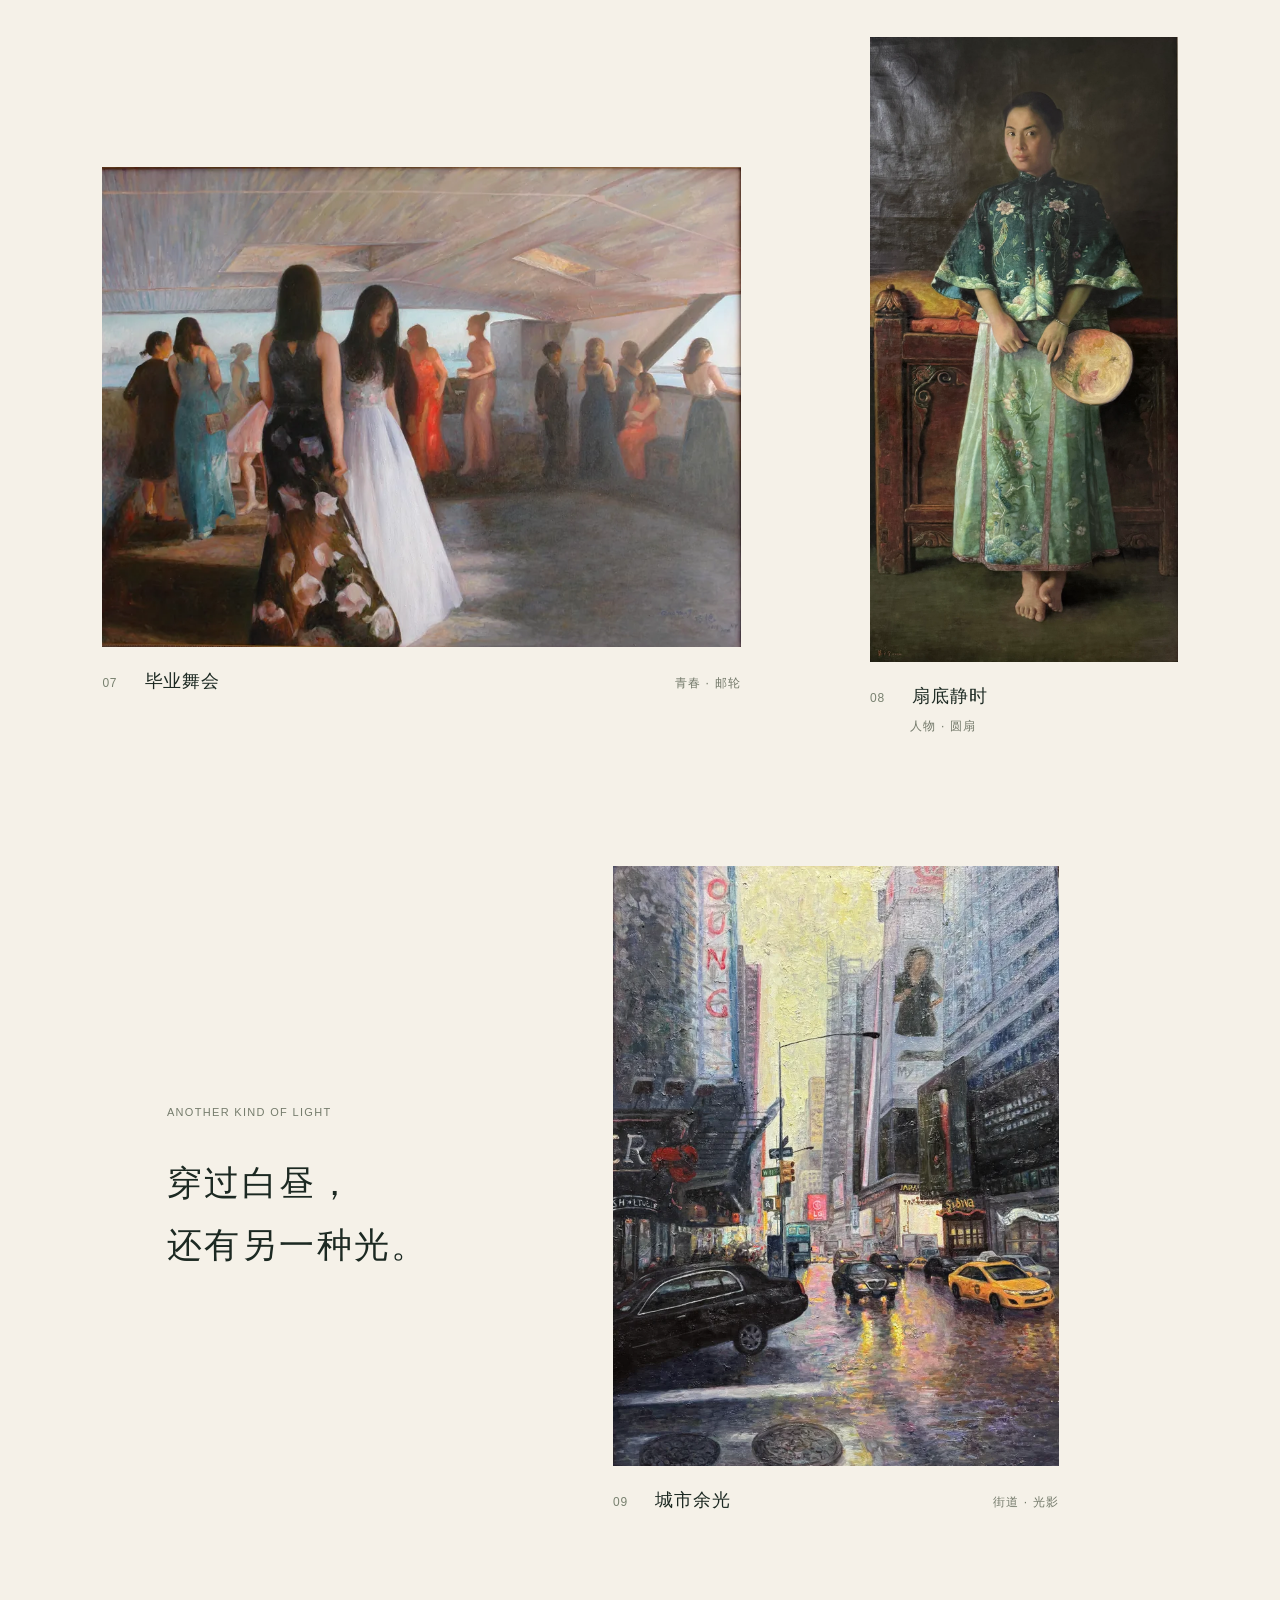
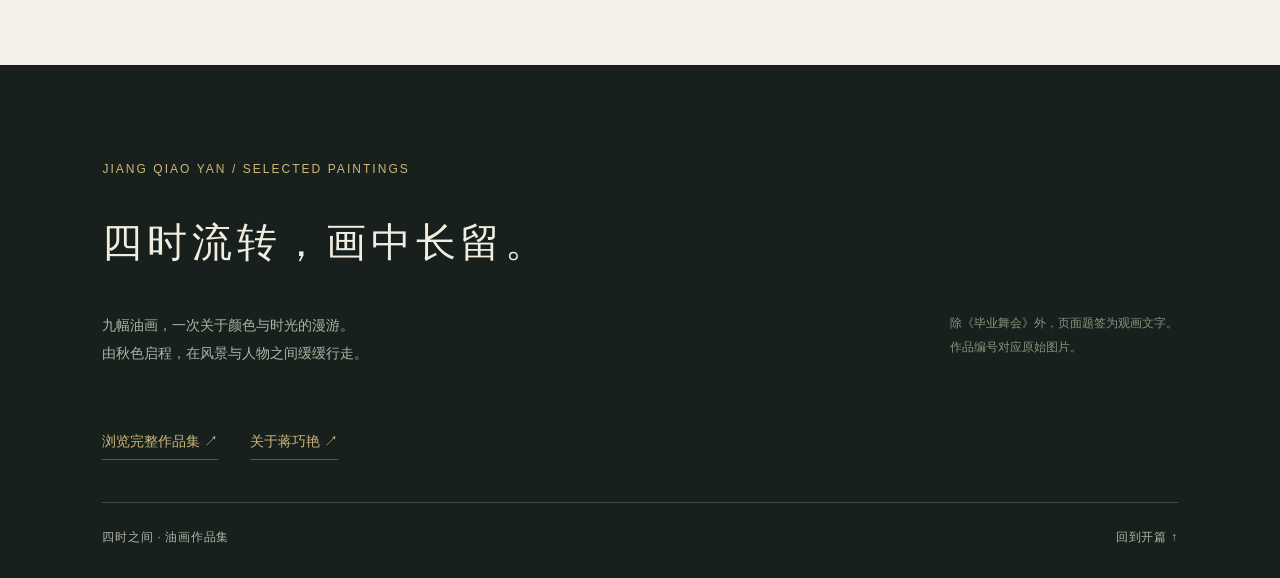
==== commit 2c7e2bd0: "Recover chapter transitions from fast native wheel scrolling Track actual wheel-origin scroll crossi" ====
--- a/index.html
+++ b/index.html
@@ -12,7 +12,7 @@
   <link rel="stylesheet" href="paper-opening.css?v=7.2">
   <script defer src="paper-reveal.js?v=7.1"></script>
   <script defer src="chapter-stops.js?v=7.6"></script>
-  <script defer src="opening-gesture.js?v=7.6"></script>
+  <script defer src="opening-gesture.js?v=7.7"></script>
   <script defer src="app.js?v=7.6"></script>
 </head>
 <body>
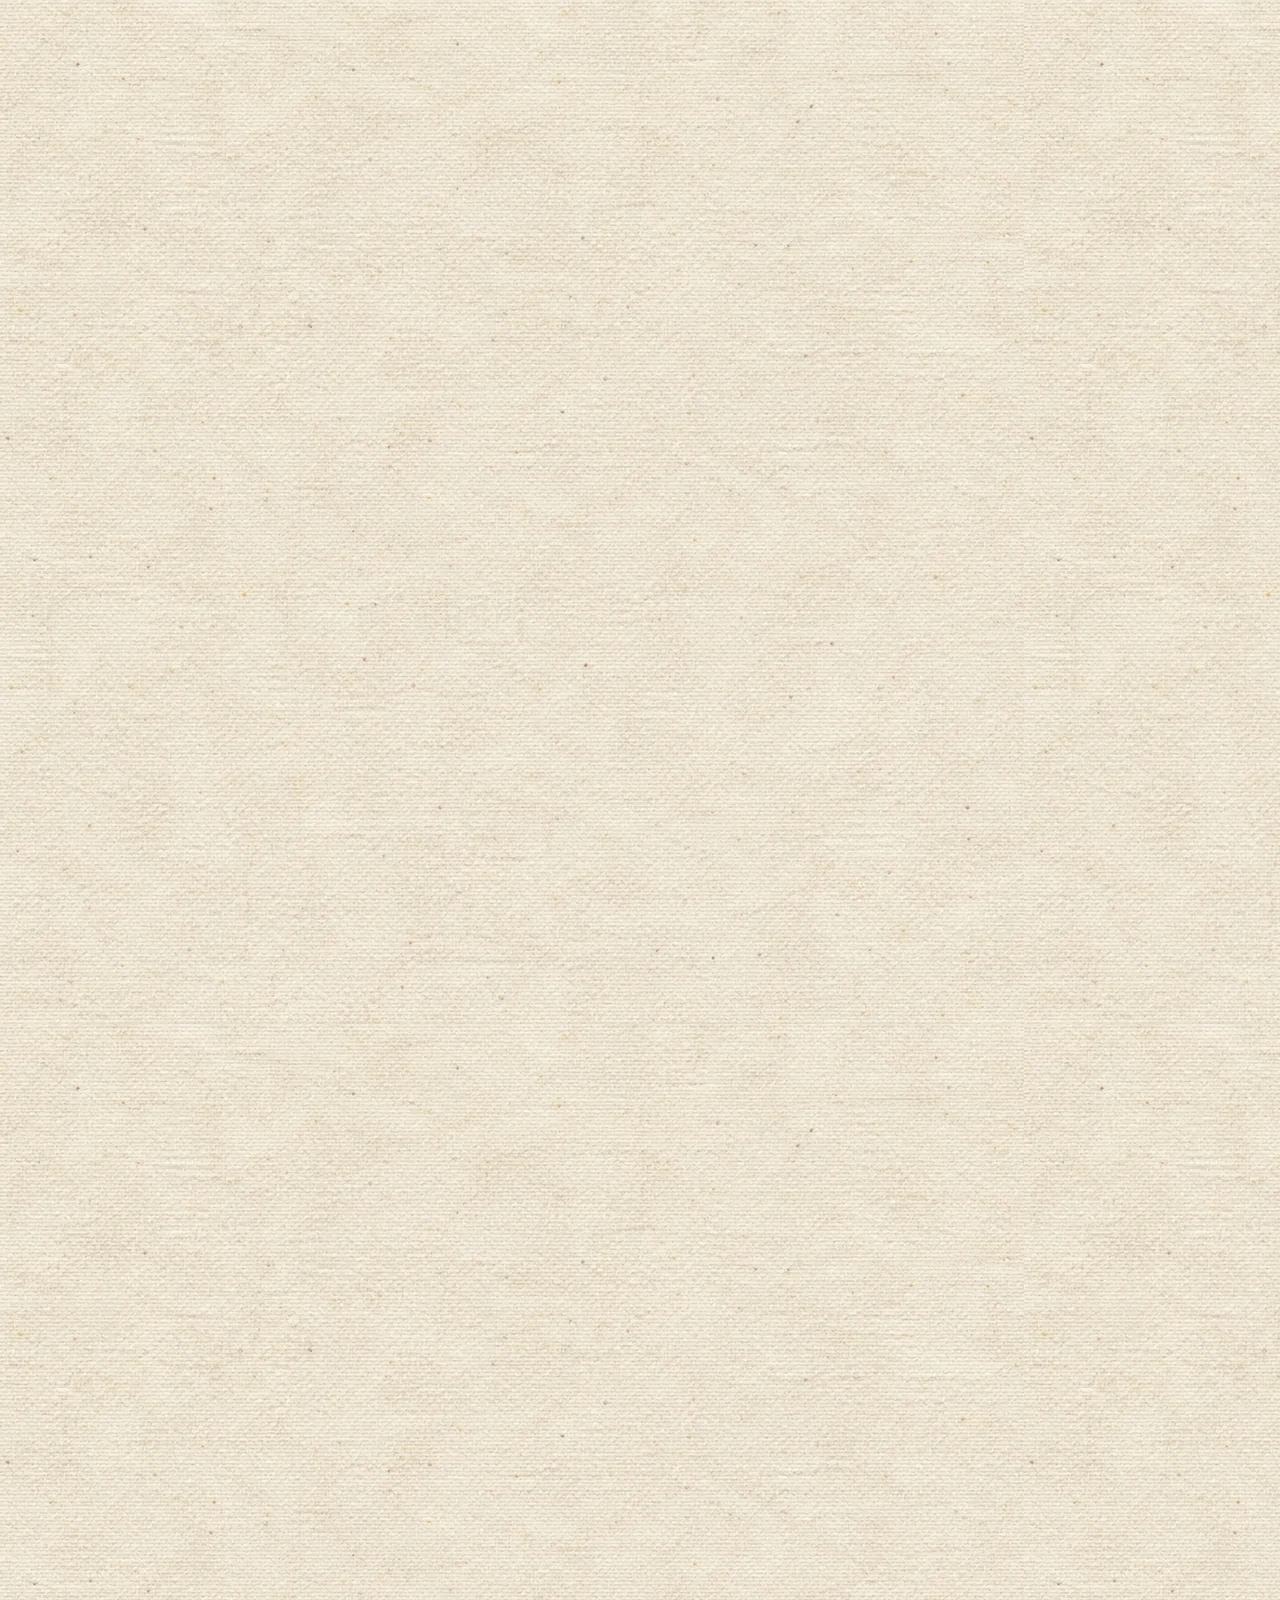
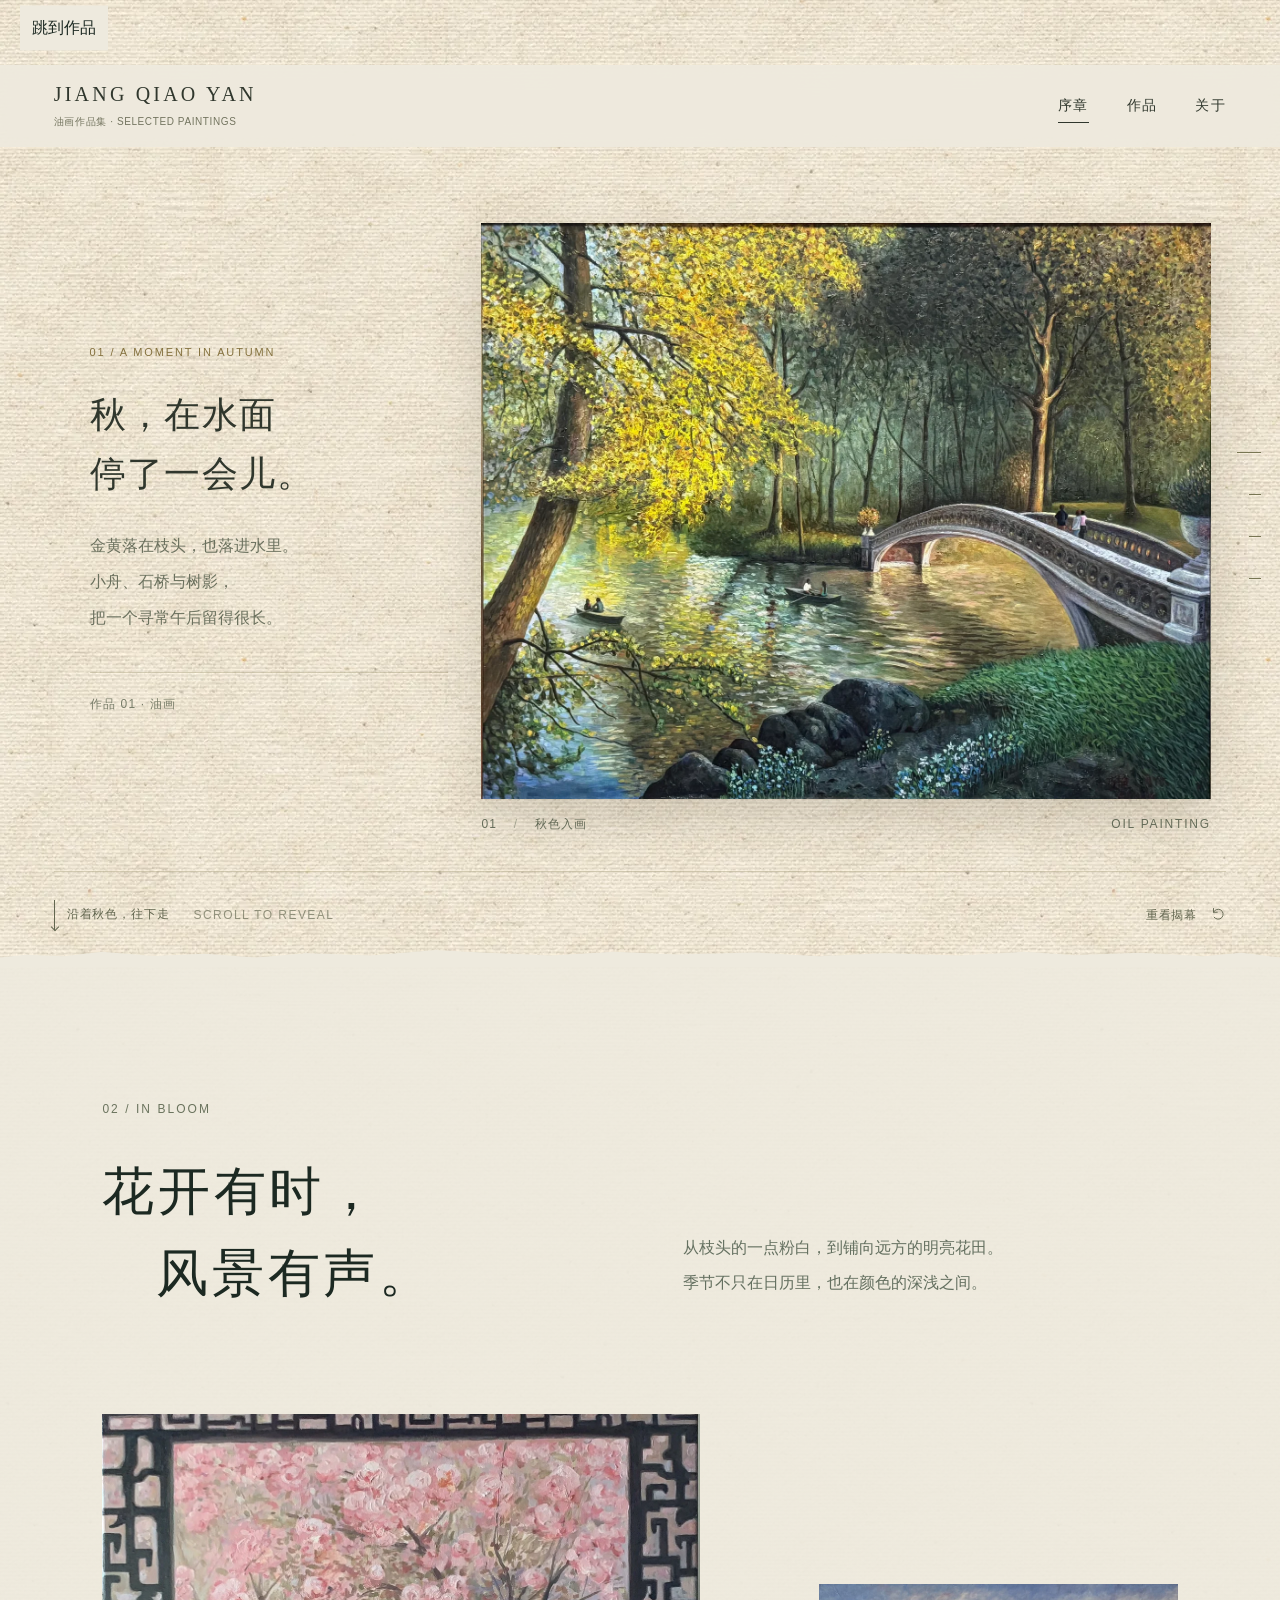
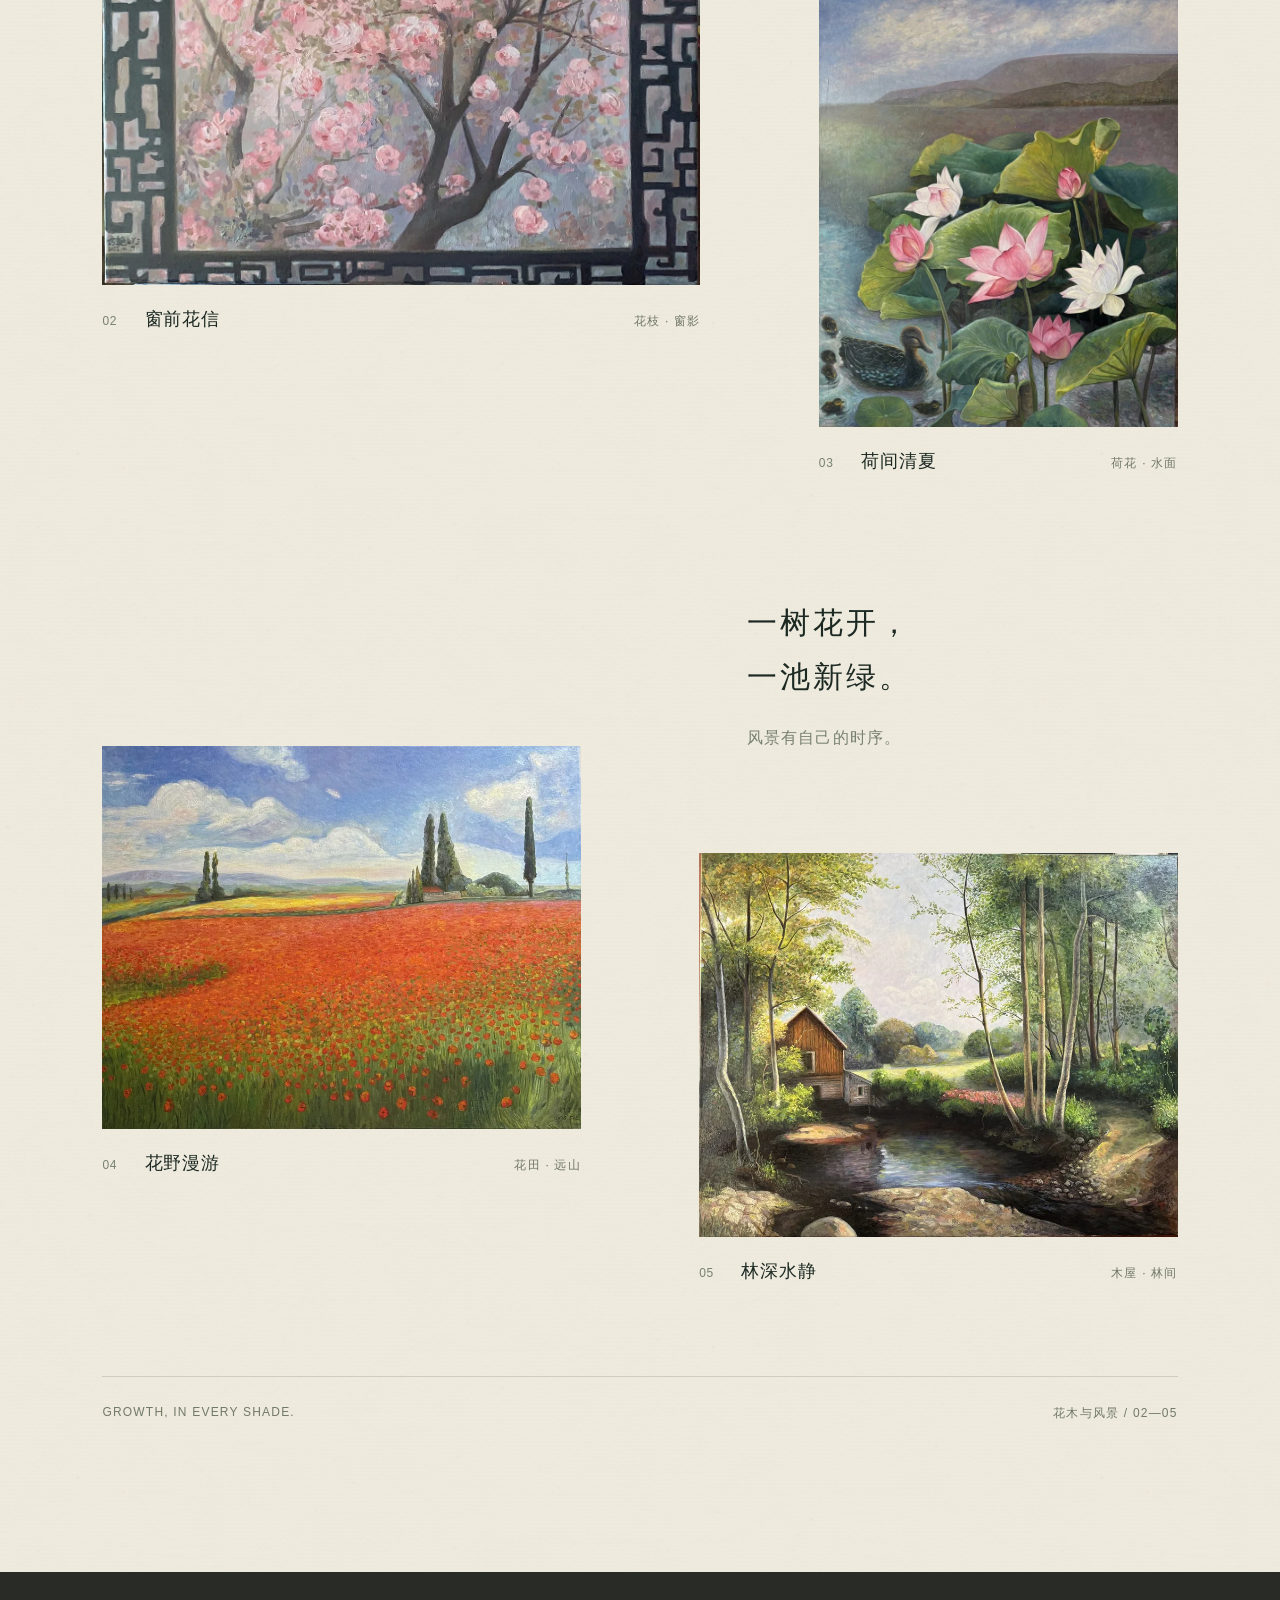
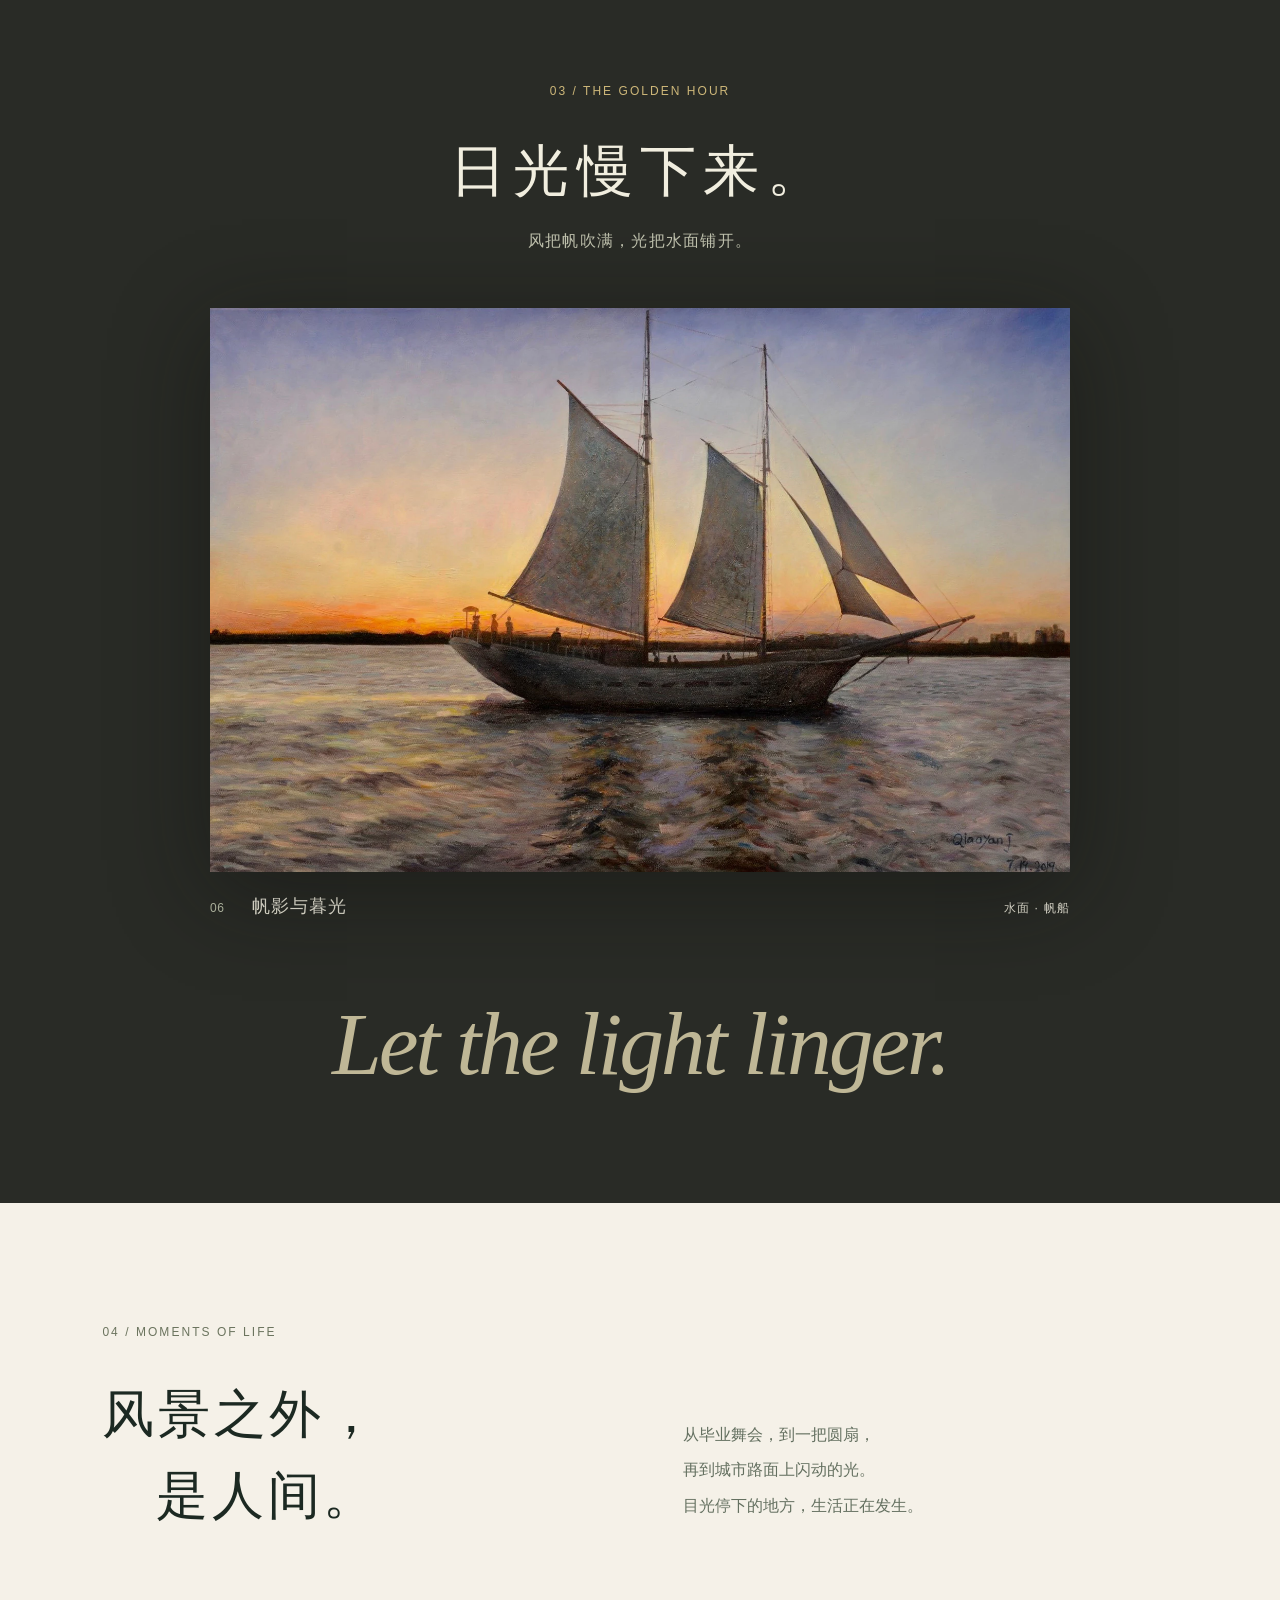
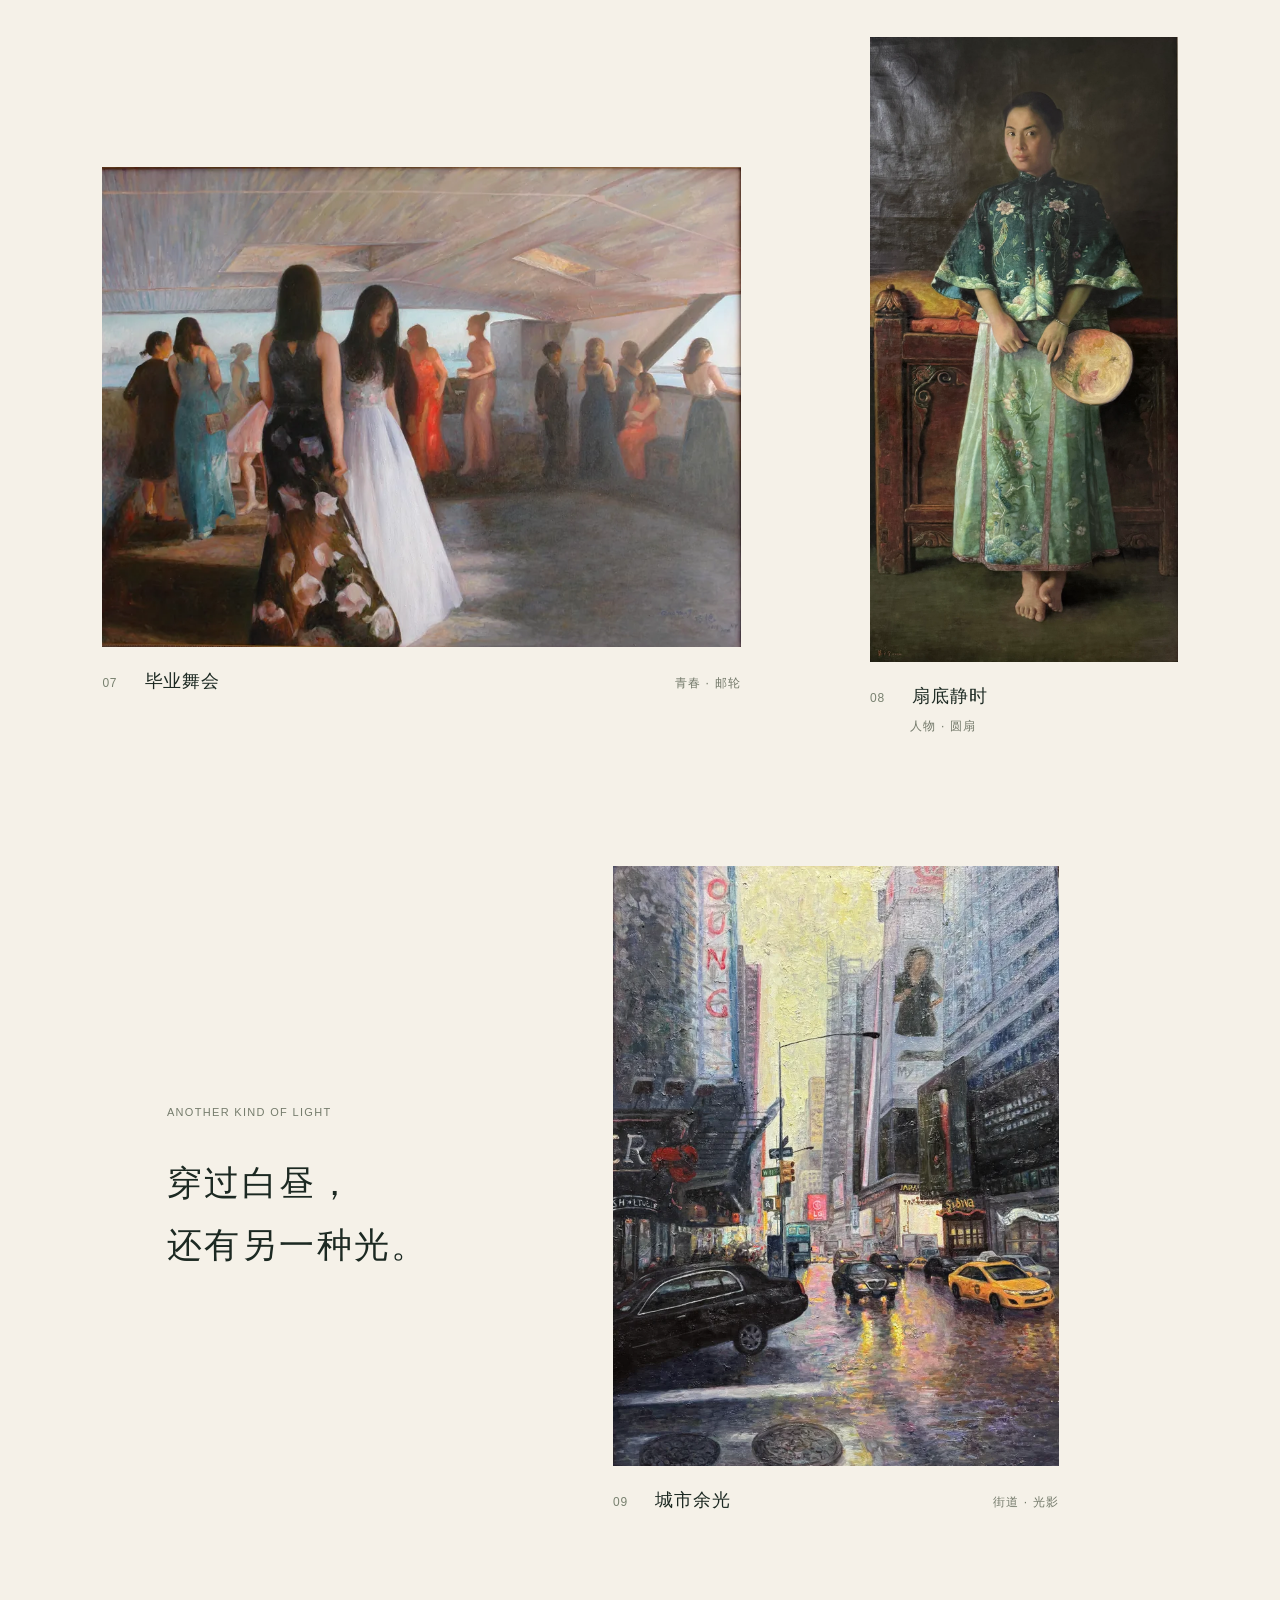
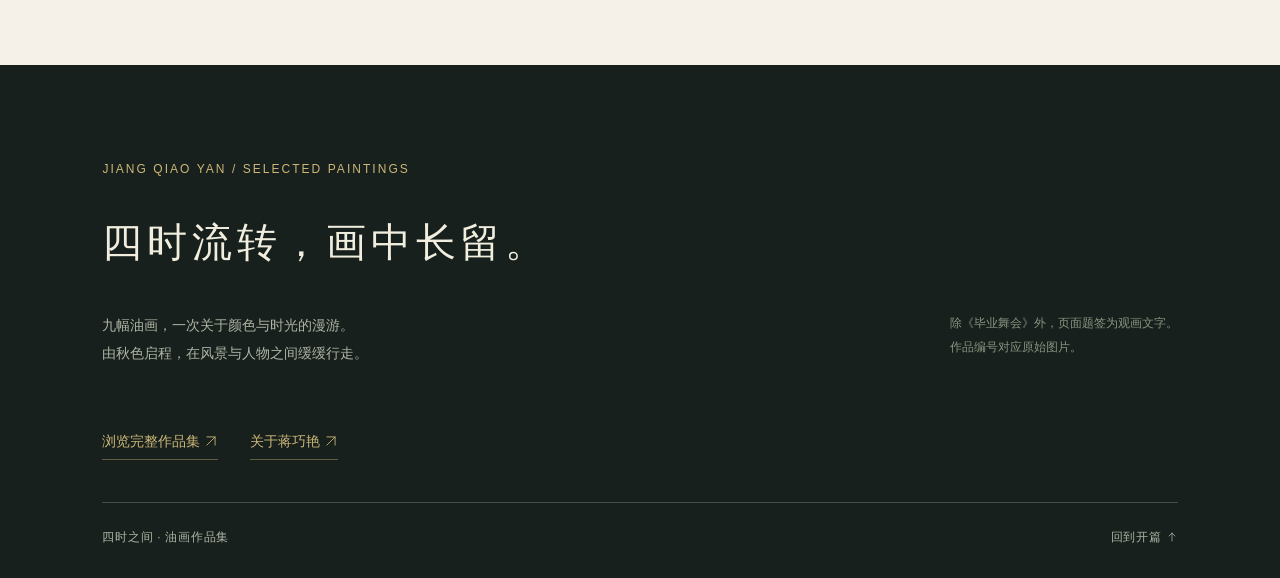
==== commit 32a6aed7: "Add artwork details and Qiuqiu; refine mobile controls and chapter anchors" ====
--- a/index.html
+++ b/index.html
@@ -8,12 +8,12 @@
   <title>四时之间 · Jiang Qiao Yan</title>
   <link rel="icon" type="image/svg+xml" href="data:image/svg+xml,%3Csvg xmlns='http://www.w3.org/2000/svg' viewBox='0 0 64 64'%3E%3Crect width='64' height='64' rx='12' fill='%231c2922'/%3E%3Cpath d='M18 44V20h28v24zM25 37l7-14 7 14M28 32h8' fill='none' stroke='%23d6bc76' stroke-width='2'/%3E%3C/svg%3E">
   <link rel="preload" as="image" href="assets/work-1-medium.webp" imagesrcset="assets/work-1-small.webp 900w, assets/work-1-medium.webp 1600w, assets/work-1.webp 2400w" imagesizes="100vw" fetchpriority="high">
-  <link rel="stylesheet" href="styles.css">
-  <link rel="stylesheet" href="paper-opening.css?v=7.2">
-  <script defer src="paper-reveal.js?v=7.1"></script>
+  <link rel="stylesheet" href="styles.css?v=7.8">
+  <link rel="stylesheet" href="paper-opening.css?v=7.8">
+  <link rel="stylesheet" href="artwork-details.css?v=7.8"><script defer src="artwork-details.js?v=7.8"></script><script defer src="catalog-data.js?v=7.8"></script><script defer src="paper-reveal.js?v=7.1"></script>
   <script defer src="chapter-stops.js?v=7.6"></script>
   <script defer src="opening-gesture.js?v=7.7"></script>
-  <script defer src="app.js?v=7.6"></script>
+  <script defer src="app.js?v=7.8"></script>
 </head>
 <body>
   <a class="skip-link" href="#collection">跳到作品</a>
@@ -27,56 +27,56 @@
         <canvas class="paper-cover" id="paper-cover" aria-hidden="true"></canvas>
         <div class="hero-copy">
           <p class="eyebrow"><span class="small-rule"></span> A STUDY OF SEASONS</p>
-          <h1 id="opening-title">四时<span>之间</span><i>。</i></h1>
+          <h1 id="opening-title">四时<span>之间<i class="title-period">。</i></span></h1>
           <p class="hero-english">The quiet passage<br>of seasons.</p>
           <p class="hero-subtitle">把时光，留在颜色里。</p>
         </div>
         <figure class="hero-art" id="hero-art">
           <button class="art-button" data-art="1" aria-label="查看作品01完整画作">
             <img id="hero-image" src="assets/work-1-medium.webp" srcset="assets/work-1-small.webp 900w, assets/work-1-medium.webp 1600w, assets/work-1.webp 2400w" sizes="100vw" alt="金黄色枝叶垂向湖面，两只小舟浮在倒影中，右侧石拱桥连向幽深树林。" width="4070" height="3214" fetchpriority="high" decoding="async">
-            <span class="view-hint">细看这幅画 <span aria-hidden="true">↗</span></span>
+            <span class="view-hint">细看这幅画 <span aria-hidden="true"><svg class="ui-icon" viewBox="0 0 24 24" aria-hidden="true" focusable="false"><path d="M5 19 19 5M5 5h14v14"/></svg></span></span>
           </button>
           <figcaption><span>01 <span class="caption-divider">/</span> 秋色入画</span><span>OIL PAINTING</span></figcaption>
         </figure>
         <div class="hero-story" aria-label="作品01观画文字"><p class="eyebrow">01 / A MOMENT IN AUTUMN</p><h2>秋，在水面<br>停了一会儿。</h2><p>金黄落在枝头，也落进水里。<br>小舟、石桥与树影，<br>把一个寻常午后留得很长。</p><span class="story-note">作品 01 · 油画</span></div>
         <div class="hero-bottom">
           <div class="scroll-prompt"><span class="scroll-line" aria-hidden="true"></span><span id="opening-cue">轻滚一下，揭开秋色</span><span>SCROLL TO REVEAL</span></div>
-          <div class="hero-bottom-right"><button class="replay-button" id="skip-paper" type="button">直接看画 <span aria-hidden="true">↗</span></button><button class="replay-button" id="replay-intro" type="button" hidden>重看揭幕 <span aria-hidden="true">↺</span></button></div>
+          <div class="hero-bottom-right"><button class="replay-button" id="skip-paper" type="button">直接看画 <span aria-hidden="true"><svg class="ui-icon" viewBox="0 0 24 24" aria-hidden="true" focusable="false"><path d="M5 19 19 5M5 5h14v14"/></svg></span></button><button class="replay-button" id="replay-intro" type="button" hidden>重看揭幕 <span aria-hidden="true"><svg class="ui-icon" viewBox="0 0 24 24" aria-hidden="true" focusable="false"><path d="M4 10a8 8 0 1 1 1 8M4 4v6h6"/></svg></span></button></div>
         </div>
       </div>
     </section>
     <section class="collection paper-section" id="collection" aria-labelledby="collection-title">
       <div class="section-heading reveal"><p class="eyebrow">02 / IN BLOOM</p><h2 id="collection-title">花开有时，<br><span>风景有声。</span></h2><p class="section-intro">从枝头的一点粉白，到铺向远方的明亮花田。<br>季节不只在日历里，也在颜色的深浅之间。</p></div>
       <div class="garden-grid">
-        <figure class="painting painting-2"><button class="art-button" data-art="2" aria-label="查看作品02完整画作"><img src="assets/work-2.webp" loading="lazy" width="1214" height="957" alt="深色窗框前的粉白繁花与枝干。"><span class="view-hint">查看全幅 ↗</span></button><figcaption><span><small>02</small> 窗前花信</span><span>花枝 · 窗影</span></figcaption></figure>
-        <figure class="painting painting-3"><button class="art-button" data-art="3" aria-label="查看作品03完整画作"><img src="assets/work-3.webp" loading="lazy" width="798" height="986" alt="盛开的粉白荷花、翠绿荷叶与水面上的鸭子。"><span class="view-hint">查看全幅 ↗</span></button><figcaption><span><small>03</small> 荷间清夏</span><span>荷花 · 水面</span></figcaption></figure>
+        <figure class="painting painting-2"><button class="art-button" data-art="2" aria-label="查看作品02完整画作"><img src="assets/work-2.webp" loading="lazy" width="1214" height="957" alt="深色窗框前的粉白繁花与枝干。"><span class="view-hint">查看全幅 <svg class="ui-icon" viewBox="0 0 24 24" aria-hidden="true" focusable="false"><path d="M5 19 19 5M5 5h14v14"/></svg></span></button><figcaption><span><small>02</small> 窗前花信</span><span>花枝 · 窗影</span></figcaption></figure>
+        <figure class="painting painting-3"><button class="art-button" data-art="3" aria-label="查看作品03完整画作"><img src="assets/work-3.webp" loading="lazy" width="798" height="986" alt="盛开的粉白荷花、翠绿荷叶与水面上的鸭子。"><span class="view-hint">查看全幅 <svg class="ui-icon" viewBox="0 0 24 24" aria-hidden="true" focusable="false"><path d="M5 19 19 5M5 5h14v14"/></svg></span></button><figcaption><span><small>03</small> 荷间清夏</span><span>荷花 · 水面</span></figcaption></figure>
       </div>
       <div class="landscape-grid">
-        <figure class="painting painting-4"><button class="art-button" data-art="4" aria-label="查看作品04完整画作"><img src="assets/work-4-small.webp" srcset="assets/work-4-small.webp 900w, assets/work-4.webp 1900w" sizes="(max-width:700px) 84vw, 39vw" loading="lazy" width="3244" height="2595" alt="明亮的橙红花田向远方展开，细高树木与红顶建筑立在蓝天白云之下。"><span class="view-hint">查看全幅 ↗</span></button><figcaption><span><small>04</small> 花野漫游</span><span>花田 · 远山</span></figcaption></figure>
-        <div class="landscape-aside"><p class="interlude-quote reveal">一树花开，<br>一池新绿。<br><em>风景有自己的时序。</em></p><figure class="painting painting-5"><button class="art-button" data-art="5" aria-label="查看作品05完整画作"><img src="assets/work-5-small.webp" srcset="assets/work-5-small.webp 900w, assets/work-5.webp 1900w" sizes="(max-width:700px) 84vw, 36vw" loading="lazy" width="4949" height="3968" alt="绿树之间的临水木屋，树干、岩石和光影倒映在水中。"><span class="view-hint">查看全幅 ↗</span></button><figcaption><span><small>05</small> 林深水静</span><span>木屋 · 林间</span></figcaption></figure></div>
+        <figure class="painting painting-4"><button class="art-button" data-art="4" aria-label="查看作品04完整画作"><img src="assets/work-4-small.webp" srcset="assets/work-4-small.webp 900w, assets/work-4.webp 1900w" sizes="(max-width:700px) 84vw, 39vw" loading="lazy" width="3244" height="2595" alt="明亮的橙红花田向远方展开，细高树木与红顶建筑立在蓝天白云之下。"><span class="view-hint">查看全幅 <svg class="ui-icon" viewBox="0 0 24 24" aria-hidden="true" focusable="false"><path d="M5 19 19 5M5 5h14v14"/></svg></span></button><figcaption><span><small>04</small> 花野漫游</span><span>花田 · 远山</span></figcaption></figure>
+        <div class="landscape-aside"><p class="interlude-quote reveal">一树花开，<br>一池新绿。<br><em>风景有自己的时序。</em></p><figure class="painting painting-5"><button class="art-button" data-art="5" aria-label="查看作品05完整画作"><img src="assets/work-5-small.webp" srcset="assets/work-5-small.webp 900w, assets/work-5.webp 1900w" sizes="(max-width:700px) 84vw, 36vw" loading="lazy" width="4949" height="3968" alt="绿树之间的临水木屋，树干、岩石和光影倒映在水中。"><span class="view-hint">查看全幅 <svg class="ui-icon" viewBox="0 0 24 24" aria-hidden="true" focusable="false"><path d="M5 19 19 5M5 5h14v14"/></svg></span></button><figcaption><span><small>05</small> 林深水静</span><span>木屋 · 林间</span></figcaption></figure></div>
       </div>
       <div class="section-end"><span>GROWTH, IN EVERY SHADE.</span><span>花木与风景 / 02—05</span></div>
     </section>
     <section class="dusk" id="dusk" aria-labelledby="dusk-title">
       <div class="dusk-heading reveal"><p class="eyebrow">03 / THE GOLDEN HOUR</p><h2 id="dusk-title">日光慢下来。</h2><p>风把帆吹满，光把水面铺开。</p></div>
-      <figure class="dusk-art painting"><button class="art-button" data-art="6" aria-label="查看作品06完整画作"><img src="assets/work-6.webp" loading="lazy" width="1673" height="1096" alt="灰紫色天空与橙金色地平线之下，一艘张帆船停留在波光水面上。"><span class="view-hint">查看全幅 ↗</span></button><figcaption><span><small>06</small> 帆影与暮光</span><span>水面 · 帆船</span></figcaption></figure>
+      <figure class="dusk-art painting"><button class="art-button" data-art="6" aria-label="查看作品06完整画作"><img src="assets/work-6.webp" loading="lazy" width="1673" height="1096" alt="灰紫色天空与橙金色地平线之下，一艘张帆船停留在波光水面上。"><span class="view-hint">查看全幅 <svg class="ui-icon" viewBox="0 0 24 24" aria-hidden="true" focusable="false"><path d="M5 19 19 5M5 5h14v14"/></svg></span></button><figcaption><span><small>06</small> 帆影与暮光</span><span>水面 · 帆船</span></figcaption></figure>
       <p class="dusk-english" aria-hidden="true">Let the light linger.</p>
     </section>
     <section class="human paper-section" id="human" aria-labelledby="human-title">
       <div class="section-heading reveal"><p class="eyebrow">04 / MOMENTS OF LIFE</p><h2 id="human-title">风景之外，<br><span>是人间。</span></h2><p class="section-intro">从毕业舞会，到一把圆扇，<br>再到城市路面上闪动的光。<br>目光停下的地方，生活正在发生。</p></div>
       <div class="human-grid">
-        <figure class="painting painting-7"><button class="art-button" data-art="7" aria-label="查看作品07完整画作"><img src="assets/work-7-small.webp" srcset="assets/work-7-small.webp 900w, assets/work-7.webp 1900w" sizes="(max-width:700px) 84vw, 48vw" loading="lazy" width="3091" height="2326" alt="女儿在邮轮上参加毕业舞会，长裙人物与船外的水面相映。"><span class="view-hint">查看全幅 ↗</span></button><figcaption><span><small>07</small> 毕业舞会</span><span>青春 · 邮轮</span></figcaption></figure>
-        <figure class="painting painting-8"><button class="art-button" data-art="8" aria-label="查看作品08完整画作"><img src="assets/work-8.webp" loading="lazy" width="2263" height="4604" alt="穿深青绿花鸟纹上衣与浅绿长裙的人物手持圆扇，赤足站在深色木质家具前。"><span class="view-hint">查看全幅 ↗</span></button><figcaption><span><small>08</small> 扇底静时</span><span>人物 · 圆扇</span></figcaption></figure>
-        <div class="city-block"><p class="city-intro reveal"><span class="eyebrow">ANOTHER KIND OF LIGHT</span>穿过白昼，<br>还有另一种光。</p><figure class="painting painting-9"><button class="art-button" data-art="9" aria-label="查看作品09完整画作"><img src="assets/work-9-small.webp" srcset="assets/work-9-small.webp 670w, assets/work-9.webp 1414w" sizes="(max-width:700px) 78vw, 37vw" loading="lazy" width="3629" height="4876" alt="高楼与广告牌之间的城市街道，黑色轿车和黄色出租车穿行，湿亮路面映出黄、粉、紫色的光。"><span class="view-hint">查看全幅 ↗</span></button><figcaption><span><small>09</small> 城市余光</span><span>街道 · 光影</span></figcaption></figure></div>
+        <figure class="painting painting-7"><button class="art-button" data-art="7" aria-label="查看作品07完整画作"><img src="assets/work-7-small.webp" srcset="assets/work-7-small.webp 900w, assets/work-7.webp 1900w" sizes="(max-width:700px) 84vw, 48vw" loading="lazy" width="3091" height="2326" alt="女儿在邮轮上参加毕业舞会，长裙人物与船外的水面相映。"><span class="view-hint">查看全幅 <svg class="ui-icon" viewBox="0 0 24 24" aria-hidden="true" focusable="false"><path d="M5 19 19 5M5 5h14v14"/></svg></span></button><figcaption><span><small>07</small> 毕业舞会</span><span>青春 · 邮轮</span></figcaption></figure>
+        <figure class="painting painting-8"><button class="art-button" data-art="8" aria-label="查看作品08完整画作"><img src="assets/work-8.webp" loading="lazy" width="2263" height="4604" alt="穿深青绿花鸟纹上衣与浅绿长裙的人物手持圆扇，赤足站在深色木质家具前。"><span class="view-hint">查看全幅 <svg class="ui-icon" viewBox="0 0 24 24" aria-hidden="true" focusable="false"><path d="M5 19 19 5M5 5h14v14"/></svg></span></button><figcaption><span><small>08</small> 扇底静时</span><span>人物 · 圆扇</span></figcaption></figure>
+        <div class="city-block"><p class="city-intro reveal"><span class="eyebrow">ANOTHER KIND OF LIGHT</span>穿过白昼，<br>还有另一种光。</p><figure class="painting painting-9"><button class="art-button" data-art="9" aria-label="查看作品09完整画作"><img src="assets/work-9-small.webp" srcset="assets/work-9-small.webp 670w, assets/work-9.webp 1414w" sizes="(max-width:700px) 78vw, 37vw" loading="lazy" width="3629" height="4876" alt="高楼与广告牌之间的城市街道，黑色轿车和黄色出租车穿行，湿亮路面映出黄、粉、紫色的光。"><span class="view-hint">查看全幅 <svg class="ui-icon" viewBox="0 0 24 24" aria-hidden="true" focusable="false"><path d="M5 19 19 5M5 5h14v14"/></svg></span></button><figcaption><span><small>09</small> 城市余光</span><span>街道 · 光影</span></figcaption></figure></div>
       </div>
     </section>
   </main>
-  <footer id="colophon"><p class="eyebrow">JIANG QIAO YAN / SELECTED PAINTINGS</p><p class="footer-title">四时流转，画中长留。</p><div class="footer-info"><p>九幅油画，一次关于颜色与时光的漫游。<br>由秋色启程，在风景与人物之间缓缓行走。</p><p class="editorial-note">除《毕业舞会》外，页面题签为观画文字。<br>作品编号对应原始图片。</p></div><div class="footer-links"><a href="works.html">浏览完整作品集 ↗</a><a href="about.html">关于蒋巧艳 ↗</a></div><div class="footer-bottom"><span>四时之间 · 油画作品集</span><a href="#opening">回到开篇 ↑</a></div></footer>
+  <footer id="colophon"><p class="eyebrow">JIANG QIAO YAN / SELECTED PAINTINGS</p><p class="footer-title">四时流转，画中长留。</p><div class="footer-info"><p>九幅油画，一次关于颜色与时光的漫游。<br>由秋色启程，在风景与人物之间缓缓行走。</p><p class="editorial-note">除《毕业舞会》外，页面题签为观画文字。<br>作品编号对应原始图片。</p></div><div class="footer-links"><a href="works.html">浏览完整作品集 <svg class="ui-icon" viewBox="0 0 24 24" aria-hidden="true" focusable="false"><path d="M5 19 19 5M5 5h14v14"/></svg></a><a href="about.html">关于蒋巧艳 <svg class="ui-icon" viewBox="0 0 24 24" aria-hidden="true" focusable="false"><path d="M5 19 19 5M5 5h14v14"/></svg></a></div><div class="footer-bottom"><span>四时之间 · 油画作品集</span><a href="#opening">回到开篇 <svg class="ui-icon" viewBox="0 0 24 24" aria-hidden="true" focusable="false"><path d="M12 20V4m-6 6 6-6 6 6"/></svg></a></div></footer>
   <aside class="chapter-rail" aria-label="展览章节"><a href="#opening" aria-label="第一章：秋色" class="current"><span>秋色</span><i></i></a><a href="#collection" aria-label="第二章：花木"><span>花木</span><i></i></a><a href="#dusk" aria-label="第三章：水光"><span>水光</span><i></i></a><a href="#human" aria-label="第四章：人间"><span>人间</span><i></i></a></aside>
   <dialog class="art-dialog" id="art-dialog" aria-labelledby="viewer-title">
-    <div class="viewer-header"><span>JIANG QIAO YAN <small> / SELECTED PAINTINGS</small></span><button class="viewer-close" id="viewer-close" type="button" aria-label="关闭画作">关闭 <span aria-hidden="true">×</span></button></div>
-    <div class="viewer-image-wrap"><img id="viewer-image" alt="" width="4070" height="3214"><p id="viewer-status" role="status"></p></div>
-    <div class="viewer-footer"><button id="viewer-prev" class="viewer-arrow" type="button" aria-label="上一幅作品">←</button><div class="viewer-caption"><p id="viewer-title"></p><p><span id="viewer-count"></span><span class="viewer-note">题签为观画文字</span></p></div><button id="viewer-next" class="viewer-arrow" type="button" aria-label="下一幅作品">→</button></div>
+    <div class="viewer-header"><span>JIANG QIAO YAN <small> / SELECTED PAINTINGS</small></span><button class="viewer-close" id="viewer-close" type="button" aria-label="关闭画作">关闭 <span aria-hidden="true"><svg class="ui-icon" viewBox="0 0 24 24" aria-hidden="true" focusable="false"><path d="m6 6 12 12M18 6 6 18"/></svg></span></button></div>
+    <div class="viewer-body"><div class="viewer-image-wrap"><img id="viewer-image" alt="" width="4070" height="3214"><p id="viewer-status" role="status"></p></div><aside class="viewer-info" aria-label="作品资料"><p class="eyebrow">作品资料 / ARTWORK DETAILS</p><div id="viewer-metadata" class="artwork-metadata"></div></aside></div>
+    <div class="viewer-footer"><button id="viewer-prev" class="viewer-arrow" type="button" aria-label="上一幅作品"><svg class="ui-icon" viewBox="0 0 24 24" aria-hidden="true" focusable="false"><path d="M20 12H4m6-6-6 6 6 6"/></svg></button><div class="viewer-caption"><p id="viewer-title"></p><p><span id="viewer-count"></span><span class="viewer-note">题签为观画文字</span></p></div><button id="viewer-next" class="viewer-arrow" type="button" aria-label="下一幅作品"><svg class="ui-icon" viewBox="0 0 24 24" aria-hidden="true" focusable="false"><path d="M4 12h16m-6-6 6 6-6 6"/></svg></button></div>
   </dialog>
   <noscript><style>.hero-story,.replay-button,.chapter-rail,.paper-cover{display:none!important}</style></noscript>
 </body>
--- a/paper-opening.css
+++ b/paper-opening.css
@@ -1,5 +1,5 @@
 /* A scroll-led prelude; the exhibition below keeps its original layout. */
-html.paper-edition{scroll-behavior:auto}
+html.paper-edition{scroll-behavior:auto;scroll-padding-top:0}
 .paper-edition body{background:#eeeade}
 .paper-edition .opening,.paper-edition .opening-stage{background-color:#eeeade;background-image:url('assets/aged-paper.webp');background-size:1024px 1024px;color:#30372d}
 .paper-edition .opening{height:100svh;min-height:0}
--- a/artwork-details.css
+++ b/artwork-details.css
@@ -0,0 +1,64 @@
+/* Shared, font-independent controls and artwork facts. */
+.ui-icon{display:inline-block;width:1em;height:1em;flex:none;vertical-align:-.12em;fill:none;stroke:currentColor;stroke-width:1.5;stroke-linecap:round;stroke-linejoin:round;overflow:visible}
+.viewer-arrow,.detail-pagination button{display:inline-flex;align-items:center;justify-content:center;flex:none;padding:0;line-height:1;appearance:none;-webkit-appearance:none}
+.viewer-arrow .ui-icon,.detail-pagination .ui-icon{width:22px;height:22px}
+.viewer-close .ui-icon,#detail-close .ui-icon{width:19px;height:19px}
+#detail-close{display:inline-flex;align-items:center;justify-content:center;gap:9px}
+.replay-button .ui-icon{width:15px;height:15px;margin-left:5px}
+html[data-input-mode="pointer"] :is(button,a):focus{outline:none}
+html[data-input-mode="keyboard"] :is(button,a):focus-visible{outline:2px solid var(--gold);outline-offset:5px}
+.detail-header button[aria-pressed="true"]{color:inherit}
+.artwork-metadata[hidden]{display:none!important}
+.artwork-facts{margin:0;padding:0;font-family:var(--sans);font-size:13px;line-height:1.8}
+.artwork-facts>div{display:grid;grid-template-columns:5em minmax(0,1fr);gap:12px;padding:9px 0;border-bottom:1px solid #a9b39926}
+.artwork-facts dt{color:#a1ad99;font-weight:400}
+.artwork-facts dd{margin:0;color:#e0e5d7;overflow-wrap:anywhere;font-variant-numeric:tabular-nums}
+.artwork-background{margin-top:27px}
+.artwork-background h3{font-family:var(--sans);font-size:12px;font-weight:400;letter-spacing:.12em;color:var(--gold);margin:0 0 12px}
+.artwork-background p{font-family:var(--serif);font-size:15px;line-height:1.95;color:#bdc7b3;white-space:pre-line}
+.viewer-body{display:grid;grid-template-columns:minmax(0,1fr) clamp(260px,23vw,330px);min-height:0;min-width:0;padding-right:4%}
+.viewer-body .viewer-image-wrap{min-width:0;padding:5px 5%}
+.viewer-info{min-width:0;overflow:auto;padding:34px 0 24px 26px;border-left:1px solid #a9b39926;overscroll-behavior:contain}
+.viewer-info>.eyebrow{font-size:11px;color:var(--gold);letter-spacing:.12em;margin-bottom:22px}
+.viewer-footer{padding-bottom:max(15px,env(safe-area-inset-bottom))}
+.detail-info .artwork-metadata{margin:0 0 24px}
+.detail-info .artwork-facts>div{grid-template-columns:4.5em minmax(0,1fr);gap:8px}
+.detail-info .artwork-background{margin-top:22px}
+/* Keep the punctuation attached to the last character at every font size. */
+.paper-edition #opening-title>span{white-space:nowrap}
+.paper-edition #opening-title .title-period{position:static;display:inline-block;font-style:normal;font-size:.35em;line-height:1;letter-spacing:0;vertical-align:baseline;margin-left:-.1em;color:#85723f}
+@media(hover:none){
+  .viewer-arrow:hover,.detail-pagination button:hover{background:transparent}
+  .replay-button:hover{color:inherit}
+}
+@media(max-width:700px){
+  .viewer-body{grid-template-columns:1fr;grid-template-rows:minmax(200px,calc(100dvh - 220px)) auto;padding:0;overflow:auto;overscroll-behavior:contain}
+  .viewer-body .viewer-image-wrap{padding:4px 5% 18px;min-height:200px}
+  .viewer-info{overflow:visible;border-left:0;border-top:1px solid #a9b39926;padding:18px 6% 20px}
+  .viewer-info>.eyebrow{margin-bottom:10px}
+  .viewer-info .artwork-facts{display:grid;grid-template-columns:1fr 1fr;column-gap:20px}
+  .viewer-info .artwork-facts>div{grid-template-columns:1fr;gap:2px;padding:6px 0}
+  .viewer-info .artwork-facts dt{font-size:11px}
+  .viewer-info .artwork-facts dd{font-size:13px}
+  .viewer-footer{display:grid;grid-template-columns:44px minmax(0,1fr) 44px;gap:12px;padding:12px 6% max(12px,env(safe-area-inset-bottom))}
+  .viewer-caption{min-width:0}
+  .viewer-caption>p:first-child{font-size:19px;letter-spacing:.06em}
+  .viewer-arrow,.detail-pagination button{width:44px;min-width:44px;height:44px}
+  .detail-body{grid-template-rows:minmax(180px,1fr) auto;overflow:auto}
+  .detail-info{display:grid;grid-template-columns:minmax(0,1fr) 150px;grid-template-rows:auto auto auto auto auto;gap:5px 12px;max-height:42dvh;min-height:0;padding:16px 6% max(20px,env(safe-area-inset-bottom));overscroll-behavior:contain}
+  .detail-info h2{font-size:21px;overflow-wrap:anywhere}
+  .detail-pagination{gap:7px;grid-column:2;grid-row:1/3;justify-content:space-between;align-self:start;position:sticky;top:0;background:#152019}
+  .detail-info .artwork-metadata{grid-column:1/-1;grid-row:3;margin:8px 0 12px}
+  .detail-info .artwork-facts{display:grid;grid-template-columns:1fr 1fr;column-gap:20px}
+  .detail-info .artwork-facts>div{grid-template-columns:1fr;gap:2px;padding:6px 0}
+  .detail-info .artwork-facts dt{font-size:11px}
+  .detail-info .artwork-facts dd{font-size:13px}
+  #detail-description{grid-row:4;max-height:none;overflow:visible}
+  .detail-editorial{grid-column:1/-1;grid-row:5}
+}
+@media(max-width:380px){
+  .detail-info{grid-template-columns:minmax(0,1fr) 137px;gap:5px 8px}
+  .detail-info h2{font-size:19px}
+  .detail-pagination{gap:5px}
+  .viewer-info .artwork-facts,.detail-info .artwork-facts{column-gap:14px}
+}
